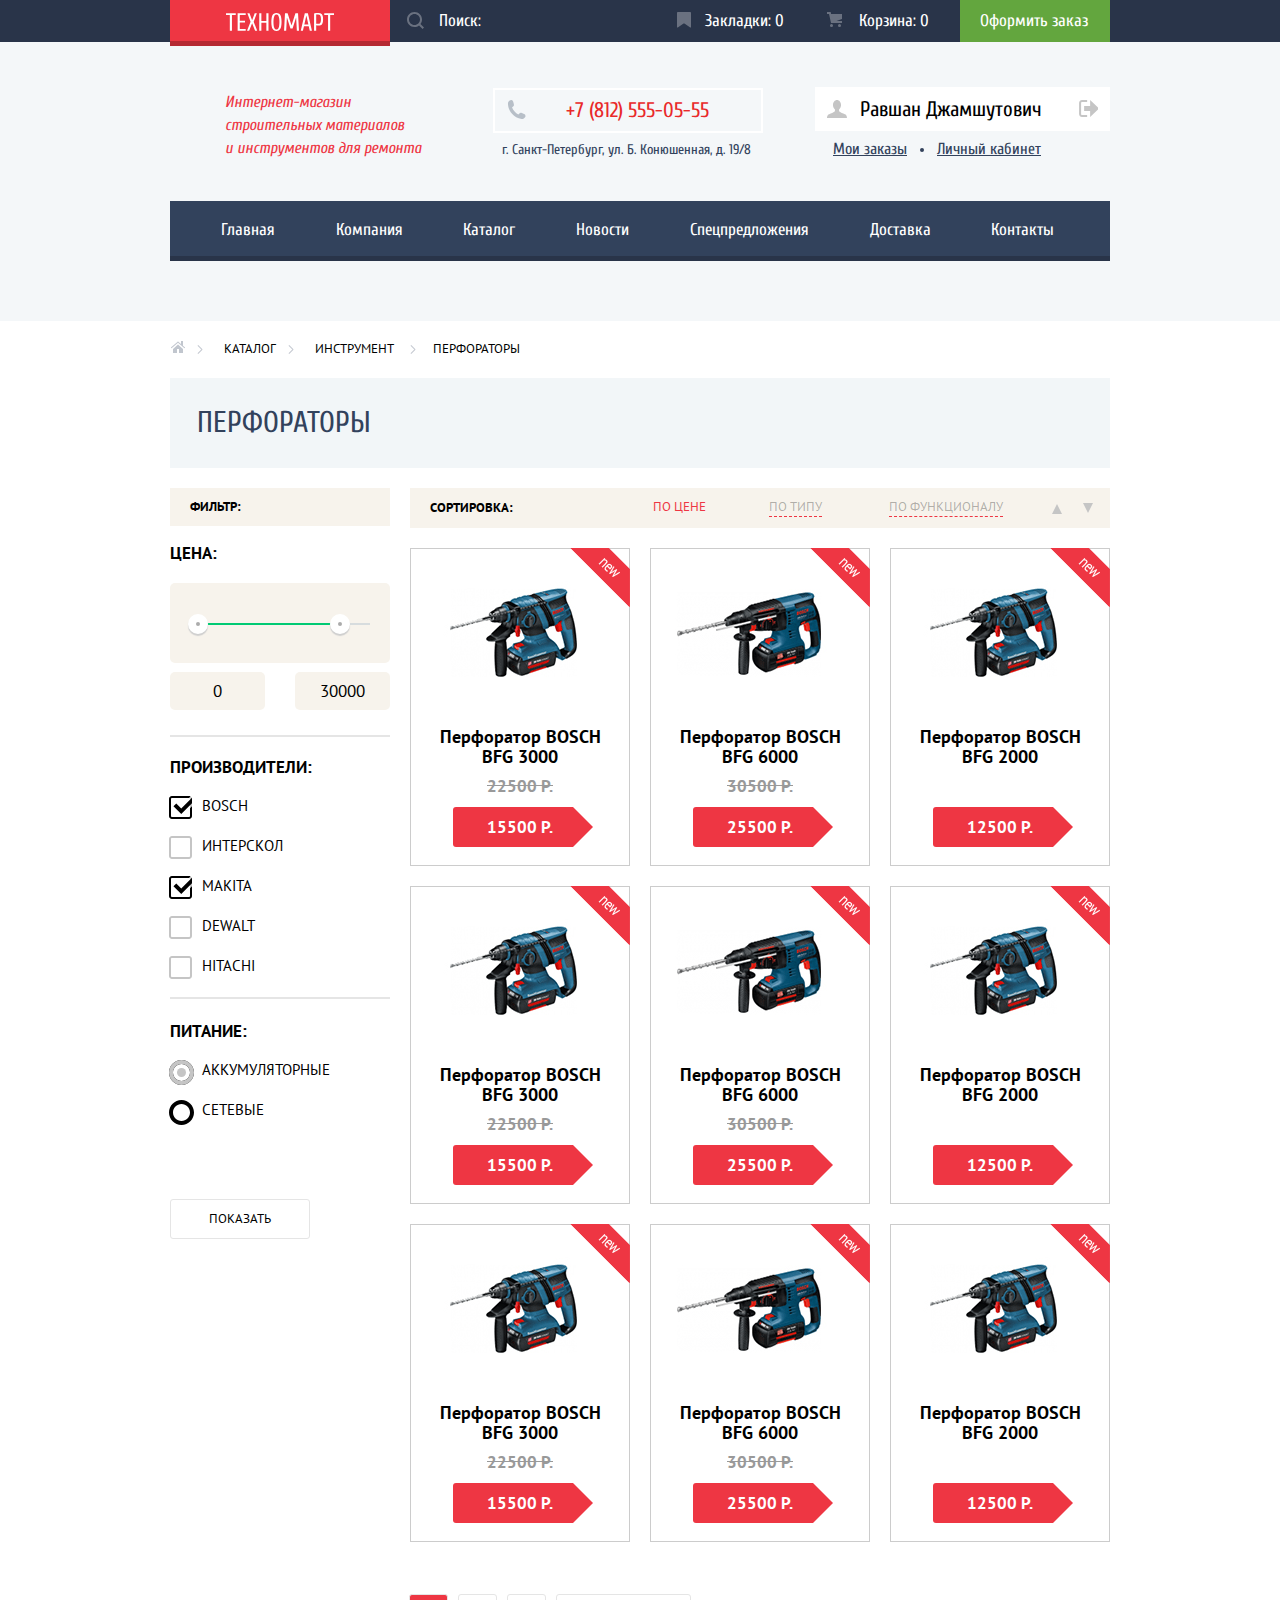
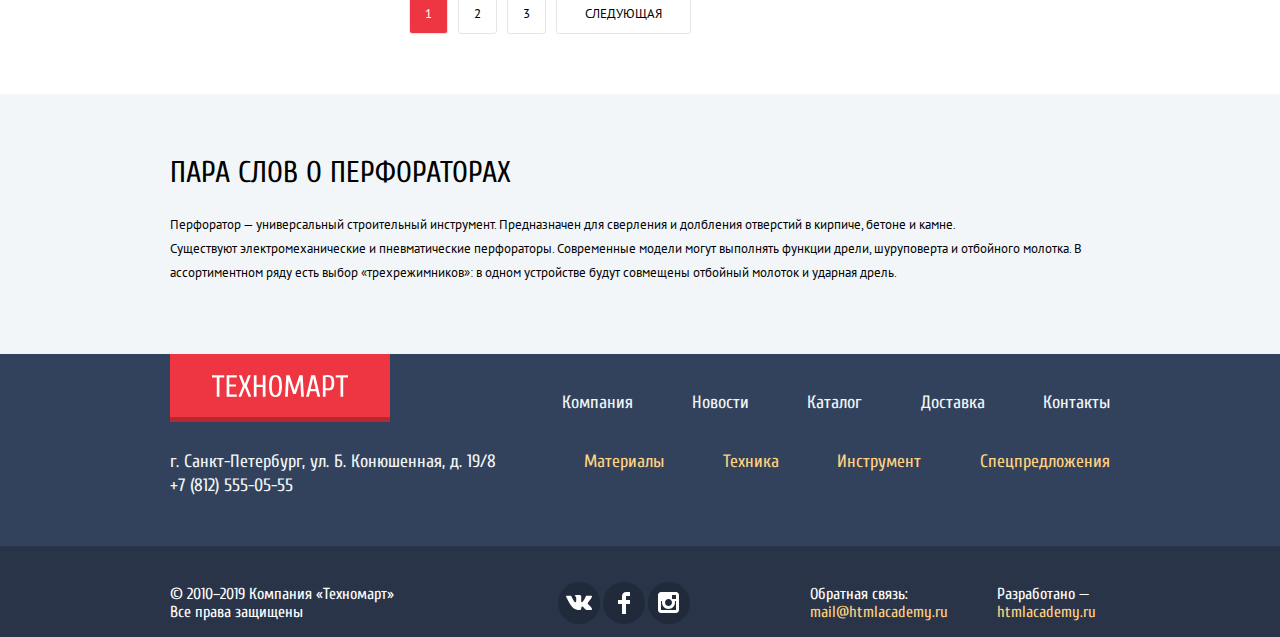
==== catalog.html @ 25e79fa1 "Модалка, цены, карточки" ====
<!DOCTYPE html>
<html lang="ru">

<head>
  <meta charset="utf-8">
  <title>HTML Academy: Техномарт-каталог</title>
  <link href="https://fonts.googleapis.com/css?family=Cuprum:400,400i,700%7CPT+Sans:400,700&display=swap&subset=cyrillic" rel="stylesheet">
  <link href="css/normalize.css" rel="stylesheet">
  <link href="css/stylesheet.css" rel="stylesheet">
</head>

<body>
  <header class="main-header">
    <nav class="main-header__site-bar site-navigation">
      <div class="site-navigation__wrapper">
        <p class="site-navigation__logo main-logo"><img class="main-logo__image" src="img/svg/technomart.svg" alt="Техномарт"></p>
        <form class="site-navigation-list__form-search form-search" action="https://echo.htmlacademy.ru" method="get">
          <input class="form-search__input" type="search" name="question" placeholder="Поиск:" id="form-search-question">
          <label class="visually-hidden" for="form-search-question">Поисковая строка</label>
          <span class="search-image"></span>
        </form>
        <ul class="site-navigation__list site-navigation-list">
          <li class="site-navigation-list__item"><a class="site-navigation-list__link" href="#">Закладки: 0</a></li>
          <li class="site-navigation-list__item"><a class="site-navigation-list__link" href="#">Корзина: 0</a></li>
          <li class="site-navigation-list__item"><a class="site-navigation-list__link" href="#">Оформить заказ</a></li>
        </ul>
      </div>
    </nav>

    <div class="main-header__center-block center-block">
      <h2 class="main-header__headline">Интернет-магазин<br>
        строительных материалов<br>
        и инструментов для ремонта</h2>
      <div class="main-header-catalog__wrapper telephone-and-address">
        <p class="main-header__telephone-number">
          +7 (812) 555-05-55
        </p>
        <p class="main-header__address">г. Санкт-Петербург, ул. Б. Конюшенная, д. 19/8</p>
      </div>
      <section class="main-header__account main-header-account">
        <h2 class="visually-hidden">Работа с личным кабинетом</h2>
        <p class="main-header-account__login login"><a class="login__link" href="#">
            Равшан Джамшутович
          </a></p>
        <ul class="main-header-account__list main-account-list">
          <li class="main-account-list__item"><a class="main-account-list__link" href="#">Мои заказы</a></li>
          <li class="main-account-list__item"><a class="main-account-list__link" href="#">Личный кабинет</a></li>
        </ul>
      </section>
    </div>
    <nav class="main-header__main-bar main-navigation">
      <ul class="main-navigation__list main-navigation-list">
        <li class="main-navigation-list__item"><a class="main-navigation-list__link" href="index.html">Главная</a></li>
        <li class="main-navigation-list__item"><a class="main-navigation-list__link" href="#">Компания</a></li>
        <li class="main-navigation-list__item"><a class="main-navigation-list__link" href="#">Каталог</a></li>
        <li class="main-navigation-list__item"><a class="main-navigation-list__link" href="#">Новости</a></li>
        <li class="main-navigation-list__item"><a class="main-navigation-list__link" href="#">Спецпредложения</a></li>
        <li class="main-navigation-list__item"><a class="main-navigation-list__link" href="#">Доставка</a></li>
        <li class="main-navigation-list__item"><a class="main-navigation-list__link" href="#">Контакты</a></li>
      </ul>
    </nav>
  </header>

  <main class="container-main">

    <ul class="container__breadcrumbs-list breadcrumbs-list">
      <li class="breadcrumbs-list__item"><a class="breadcrumbs-list__link" href="index.html"><img class="breadcrumbs-list__image" src="img/svg/icon-home.svg" alt="Домой" width="15" height="12"></a></li>
      <li class="breadcrumbs-list__item"><a class="breadcrumbs-list__link" href="catalog.html">Каталог</a></li>
      <li class="breadcrumbs-list__item"><a class="breadcrumbs-list__link" href="#">Инструмент</a></li>
      <li class="breadcrumbs-list__item">Перфораторы</li>
    </ul>

    <h1 class="container__title">Перфораторы</h1>
    <div class="catalog-main-sorting">
      <div class="filter-and-sorting">
        <section class="container__filter filter">
          <div class="filter__name name">
            <h2 class="name__title">Фильтр:</h2>
          </div>

          <form method="get" action="https://echo.htmlacademy.ru">
            <fieldset class="pricecount">
              <legend>Цена:</legend>
              <div class="range-filter">
                <div class="range-controls">
                  <div class="scale">
                    <div class="bar"></div>
                  </div>
                  <div class="toggle toggle-min"></div>
                  <div class="toggle toggle-max"></div>
                </div>
                <div class="price-controls">
                  <label class="min-price"><input name="min-price" type="text" value="0"></label>
                  <label class="max-price"><input name="max-price" type="text" value="30000"></label>
                </div>
              </div>
            </fieldset>
          </form>
          <div class="pricecount-line"></div>
        </section>
        <section class="container__filter-manufacturers filter-manufacturers">
          <h2 class="visually-hidden">Производители и питание</h2>
          <form class="filter-manufacturers__form filter-manufacturers-form" method="get" action="https://echo.htmlacademy.ru">
            <fieldset class="filter-manufacturers-form__fieldset fieldset">
              <legend class="fieldset__legend">Производители:</legend>
              <ul class="filter-manufacturers-form__checkbox-list checkbox-list">
                <li class="checkbox-list__item">
                  <input class="filter-manufacturers-form__input" type="checkbox" name="BOSCH" id="filter-bosch" checked>
                  <label class="filter-manufacturers-form__label" for="filter-bosch">Bosch</label>
                </li>
                <li class="checkbox-list__item">
                  <input class="filter-manufacturers-form__input" type="checkbox" name="interskol" id="filter-interskol">
                  <label class="filter-manufacturers-form__label" for="filter-interskol">Интерскол</label>
                </li>
                <li class="checkbox-list__item">
                  <input class="filter-manufacturers-form__input" type="checkbox" name="makita" id="filter-makita" checked>
                  <label class="filter-manufacturers-form__label" for="filter-makita">Makita</label>
                </li>
                <li class="checkbox-list__item">
                  <input class="filter-manufacturers-form__input" type="checkbox" name="dewalt" id="filter-dewalt">
                  <label class="filter-manufacturers-form__label" for="filter-dewalt">Dewalt</label>
                </li>
                <li class="checkbox-list__item">
                  <input class="filter-manufacturers-form__input" type="checkbox" name="hitachi" id="filter-hitachi">
                  <label class="filter-manufacturers-form__label" for="filter-hitachi">Hitachi</label>
                </li>
              </ul>
              <div class="checkbox-line"></div>
            </fieldset>
            <fieldset class="filter-manufacturers-form__fieldset fieldset-radio">
              <legend class="fieldset__legend">Питание:</legend>
              <ul class="filter-manufacturers-form__radio-list radio-list">
                <li class="radio-list__item">
                  <input class="radio-manufacturers-form__input" type="radio" name="supply-group" value="rechargeable" id="filter-recharge" checked>
                  <label class="radio-manufacturers-form__label" for="filter-recharge">Аккумуляторные</label>
                </li>
                <li class="radio-list__item">
                  <input class="radio-manufacturers-form__input" type="radio" name="supply-group" value="networked" id="filter-networked">
                  <label class="radio-manufacturers-form__label" for="filter-networked">Сетевые</label>
                </li>
              </ul>
            </fieldset>
            <button class="filter-manufacturers-form__button" type="submit">Показать</button>
          </form>
        </section>
      </div>
      <div class="sorting-and-cards">
        <section class="container__filter-sorting filter-sorting">
          <h2 class="filter-sorting__title">Сортировка:</h2>
          <ul class="filter-sorting__list filter-sorting-list">
            <li class="filter-sorting-list__item"><a class="filter-sorting-list__link-active" href="#">По цене</a></li>
            <li class="filter-sorting-list__item"><a class="filter-sorting-list__link" href="#">По типу</a></li>
            <li class="filter-sorting-list__item"><a class="filter-sorting-list__link" href="#">По функционалу</a></li>
          </ul>
        </section>
        <section class="container__catalog-common container-catalog-goods">
          <h2 class="visually-hidden">Список перфораторов</h2>
          <ul class="catalog-goods__list  catalog-goods-list">
            <li class="catalog-goods-list__item">
              <p class="flag flag-new">Новинка</p>
              <p class="catalog-goods-list__button">
                <button class="catalog-goods-list__buy-button" type="button" name="button-buy">Купить</button>
                <button class="catalog-goods-list__bookmarks-button" type="button" name="button-to-bookmarks">В закладки</button>
              </p>
              <a class="image-block__link" href="catalog-item.html">
                <img class="image-block__image" src="img/perforator-2.png" alt="Перфоратор BOSCH BFG 9000" width="218" height="170"></a>
              <h3 class="catalog-goods-list__text-block text-block">
                Перфоратор BOSCH BFG 3000
              </h3>
              <div class="price__old">22500 Р.</div>
              <div class="price__actual">15500 Р.</div>

            </li>

            <li class="catalog-goods-list__item">
              <p class="flag flag-new">Новинка</p>
              <p class="catalog-goods-list__button">
                <button class="catalog-goods-list__buy-button" type="button" name="button-buy">Купить</button>
                <button class="catalog-goods-list__bookmarks-button" type="button" name="button-to-bookmarks">В закладки</button>
              </p>
              <a class="image-block__link" href="catalog-item.html">
                <img class="image-block__image" src="img/perforator-3.png" alt="Перфоратор BOSCH BFG 9000" width="218" height="170"></a>
              <h3 class="catalog-goods-list__text-block text-block">
                Перфоратор BOSCH BFG 6000
              </h3>
              <div class="price__old">30500 Р.</div>
              <div class="price__actual">25500 Р.</div>

            </li>

            <li class="catalog-goods-list__item">
              <p class="flag flag-new">Новинка</p>
              <p class="catalog-goods-list__button">
                <button class="catalog-goods-list__buy-button" type="button" name="button-buy">Купить</button>
                <button class="catalog-goods-list__bookmarks-button" type="button" name="button-to-bookmarks">В закладки</button>
              </p>
              <a class="image-block__link" href="catalog-item.html">
                <img class="image-block__image" src="img/perforator-4.png" alt="Перфоратор BOSCH BFG 9000" width="218" height="170"></a>
              <h3 class="catalog-goods-list__text-block text-block">
                Перфоратор BOSCH BFG 2000
              </h3>
              <div class="price__actual non-discount">12500 Р.</div>

            </li>

            <li class="catalog-goods-list__item">
              <p class="flag flag-new">Новинка</p>
              <p class="catalog-goods-list__button">
                <button class="catalog-goods-list__buy-button" type="button" name="button-buy">Купить</button>
                <button class="catalog-goods-list__bookmarks-button" type="button" name="button-to-bookmarks">В закладки</button>
              </p>
              <a class="image-block__link" href="catalog-item.html">
                <img class="image-block__image" src="img/perforator-2.png" alt="Перфоратор BOSCH BFG 9000" width="218" height="170"></a>
              <h3 class="catalog-goods-list__text-block text-block">
                Перфоратор BOSCH BFG 3000
              </h3>
              <div class="price__old">22500 Р.</div>
              <div class="price__actual">15500 Р.</div>

            </li>

            <li class="catalog-goods-list__item">
              <p class="flag flag-new">Новинка</p>
              <p class="catalog-goods-list__button">
                <button class="catalog-goods-list__buy-button" type="button" name="button-buy">Купить</button>
                <button class="catalog-goods-list__bookmarks-button" type="button" name="button-to-bookmarks">В закладки</button>
              </p>
              <a class="image-block__link" href="catalog-item.html">
                <img class="image-block__image" src="img/perforator-3.png" alt="Перфоратор BOSCH BFG 9000" width="218" height="170"></a>
              <h3 class="catalog-goods-list__text-block text-block">
                Перфоратор BOSCH BFG 6000
              </h3>
              <div class="price__old">30500 Р.</div>
              <div class="price__actual">25500 Р.</div>

            </li>

            <li class="catalog-goods-list__item">
              <p class="flag flag-new">Новинка</p>
              <p class="catalog-goods-list__button">
                <button class="catalog-goods-list__buy-button" type="button" name="button-buy">Купить</button>
                <button class="catalog-goods-list__bookmarks-button" type="button" name="button-to-bookmarks">В закладки</button>
              </p>
              <a class="image-block__link" href="catalog-item.html">
                <img class="image-block__image" src="img/perforator-4.png" alt="Перфоратор BOSCH BFG 9000" width="218" height="170"></a>
              <h3 class="catalog-goods-list__text-block text-block">
                Перфоратор BOSCH BFG 2000
              </h3>
              <div class="price__actual non-discount">12500 Р.</div>

            </li>

            <li class="catalog-goods-list__item">
              <p class="flag flag-new">Новинка</p>
              <p class="catalog-goods-list__button">
                <button class="catalog-goods-list__buy-button" type="button" name="button-buy">Купить</button>
                <button class="catalog-goods-list__bookmarks-button" type="button" name="button-to-bookmarks">В закладки</button>
              </p>
              <a class="image-block__link" href="catalog-item.html">
                <img class="image-block__image" src="img/perforator-2.png" alt="Перфоратор BOSCH BFG 9000" width="218" height="170"></a>
              <h3 class="catalog-goods-list__text-block text-block">
                Перфоратор BOSCH BFG 3000
              </h3>
              <div class="price__old">22500 Р.</div>
              <div class="price__actual">15500 Р.</div>
            </li>

            <li class="catalog-goods-list__item">
              <p class="flag flag-new">Новинка</p>
              <p class="catalog-goods-list__button">
                <button class="catalog-goods-list__buy-button" type="button" name="button-buy">Купить</button>
                <button class="catalog-goods-list__bookmarks-button" type="button" name="button-to-bookmarks">В закладки</button>
              </p>
              <a class="image-block__link" href="catalog-item.html">
                <img class="image-block__image" src="img/perforator-3.png" alt="Перфоратор BOSCH BFG 9000" width="218" height="170"></a>
              <h3 class="catalog-goods-list__text-block text-block">
                Перфоратор BOSCH BFG 6000
              </h3>
              <div class="price__old">30500 Р.</div>
              <div class="price__actual">25500 Р.</div>
            </li>

            <li class="catalog-goods-list__item">
              <p class="flag flag-new">Новинка</p>
              <p class="catalog-goods-list__button">
                <button class="catalog-goods-list__buy-button" type="button" name="button-buy">Купить</button>
                <button class="catalog-goods-list__bookmarks-button" type="button" name="button-to-bookmarks">В закладки</button>
              </p>
              <a class="image-block__link" href="catalog-item.html">
                <img class="image-block__image" src="img/perforator-4.png" alt="Перфоратор BOSCH BFG 9000" width="218" height="170"></a>
              <h3 class="catalog-goods-list__text-block text-block">
                Перфоратор BOSCH BFG 2000
              </h3>
              <div class="price__actual non-discount">12500 Р.</div>
            </li>
          </ul>
        </section>
      </div>
    </div>
    <section class="container__pagination pagination">
      <div class="pagination__wrapper">
        <h2 class="visually-hidden">Переход по страницам</h2>
        <ul class="pagination__list pagination-list">
          <li class="pagination-list__item-current"><a class="pagination-list__link-current">1</a></li>
          <li class="pagination-list__item"><a class="pagination-list__link" href="#">2</a></li>
          <li class="pagination-list__item"><a class="pagination-list__link" href="#">3</a></li>
          <li class="pagination-list__item"><a class="pagination-list__link" href="#">Следующая</a></li>
        </ul>
      </div>
    </section>
    <article class="container__perforator-description perforator-description">
      <div class="perforator__wrapper">
        <h2 class="perforator-description__title">Пара слов о перфораторах</h2>
        <p class="perforator-description__text">Перфоратор — универсальный строительный инструмент. Предназначен для сверления и долбления отверстий в кирпиче, бетоне и камне.<br>
          Существуют электромеханические и пневматические перфораторы. Современные модели могут выполнять функции дрели, шуруповерта и отбойного молотка. В<br> ассортиментном ряду есть выбор «трехрежимников»: в одном устройстве будут совмещены
          отбойный
          молоток и ударная дрель.</p>
      </div>
    </article>
  </main>

  <footer class="main-footer">
    <div class="main-footer__wrapper main-footer-wrapper">
      <nav class="main-footer__footer-navigation footer-navigation">
        <p class="footer-navigation__logo footer-logo"><a class="footer-logo__link" href="index.html"><img class="footer-logo__image" src="img/svg/footer-technomart.svg" alt="Техномарт"></a></p>
        <ul class="footer-navigation__list footer-navigation-list">
          <li class="footer-navigation-list__item"><a class="footer-navigation-list__link" href="#">Компания</a></li>
          <li class="footer-navigation-list__item"><a class="footer-navigation-list__link" href="#">Новости</a></li>
          <li class="footer-navigation-list__item"><a class="footer-navigation-list__link" href="#">Каталог</a></li>
          <li class="footer-navigation-list__item"><a class="footer-navigation-list__link" href="#">Доставка</a></li>
          <li class="footer-navigation-list__item"><a class="footer-navigation-list__link" href="#">Контакты</a></li>
        </ul>
      </nav>
      <div class="main-footer__address-and-navigation address-and-navigation">
        <p class="main-footer__address">г. Санкт-Петербург, ул. Б. Конюшенная, д. 19/8 <br>+7 (812) 555-05-55</p>

        <nav class="main-footer__products-navigation products-navigation">
          <ul class="products-navigation__list products-navigation-list">
            <li class="products-navigation-list__item"><a class="products-navigation-list__link" href="#">Материалы</a></li>
            <li class="products-navigation-list__item"><a class="products-navigation-list__link" href="#">Техника</a></li>
            <li class="products-navigation-list__item"><a class="products-navigation-list__link" href="#">Инструмент</a></li>
            <li class="products-navigation-list__item"><a class="products-navigation-list__link" href="#">Спецпредложения</a></li>
          </ul>
        </nav>
      </div>
    </div>
    <div class="main-footer__footer-part-bottom footer-part-bottom">
      <div class="footer-part-bottom__wrapper">
        <p class="footer-part-bottom__footer-copyright">© 2010–2019 Компания «Техномарт»<br>Все права защищены</p>

        <div class="footer-part-bottom__footer-social footer-social">
          <ul class="footer-social__list footer-social-list">
            <li class="footer-social-list__item"><a class="footer-social-list__social-button" href="#"><span class="visually-hidden">Вконтакте</span><svg version="1.1" id="Layer_1" xmlns="http://www.w3.org/2000/svg"
                  xmlns:xlink="http://www.w3.org/1999/xlink" x="0px" y="0px" width="26px" height="15px" viewBox="0 0 26 15" enable-background="new 0 0 26 15" xml:space="preserve">
                  <path fill="#FFFFFF" d="M16.138,11.51c0.956-0.309,2.18,2.04,3.483,2.939c0.978,0.681,1.727,0.534,1.727,0.534l3.473-0.05
            	c0,0,1.815-0.112,0.957-1.554c-0.071-0.12-0.503-1.069-2.585-3.022c-2.177-2.043-1.882-1.712,0.739-5.244
            	c1.597-2.153,2.236-3.468,2.036-4.028c-0.192-0.539-1.365-0.399-1.365-0.399L20.69,0.713c-0.381,0.001-0.704,0.119-0.851,0.515
            	c-0.003,0.004-0.621,1.666-1.445,3.079c-1.741,2.989-2.436,3.148-2.724,2.961c-0.661-0.433-0.494-1.737-0.494-2.664
            	c0-2.897,0.432-4.105-0.846-4.417c-0.427-0.104-0.739-0.172-1.828-0.182c-1.392-0.021-2.574,0-3.244,0.329
            	c-0.445,0.223-0.786,0.712-0.579,0.74c0.26,0.035,0.843,0.16,1.155,0.586c0.401,0.552,0.389,1.789,0.389,1.789
            	s0.229,3.411-0.54,3.834c-0.528,0.29-1.25-0.302-2.803-3.016C6.087,2.879,5.488,1.345,5.488,1.345S5.372,1.06,5.162,0.904
            	C4.912,0.719,4.562,0.66,4.562,0.66L0.848,0.684c0,0-0.558,0.016-0.763,0.262C-0.097,1.164,0.07,1.614,0.07,1.614
            	s2.909,6.881,6.203,10.347c3.02,3.182,6.452,2.971,6.452,2.971h1.555c0,0,0.469-0.054,0.709-0.312
            	c0.224-0.24,0.214-0.691,0.214-0.691S15.172,11.82,16.138,11.51z" />
                </svg></a></li>
            <li class="footer-social-list__item"><a class="footer-social-list__social-button" href="#"><span class="visually-hidden">Facebook</span><svg version="1.1" id="Layer_2" xmlns="http://www.w3.org/2000/svg"
                  xmlns:xlink="http://www.w3.org/1999/xlink" x="0px" y="0px" width="12px" height="22px" viewBox="0 0 12 22" enable-background="new 0 0 12 22" xml:space="preserve">
                  <path fill="#FFFFFF" d="M12,4V0H8C5.791,0,4,1.791,4,4v4H0v4h4v10h4V12h4V8H8V4H12z" />
                </svg></a></li>
            <li class="footer-social-list__item"><a class="footer-social-list__social-button" href="#"><span class="visually-hidden">Instagram</span><svg version="1.1" id="Layer_3" xmlns="http://www.w3.org/2000/svg"
                  xmlns:xlink="http://www.w3.org/1999/xlink" x="0px" y="0px" width="21px" height="21px" viewBox="0 0 21 21" enable-background="new 0 0 21 21" xml:space="preserve">
                  <path fill="#FFFFFF" d="M18,0H3C1.35,0,0,1.35,0,3v15c0,1.65,1.35,3,3,3h15c1.65,0,3-1.35,3-3V3C21,1.35,19.65,0,18,0z M10.5,7
            	c1.93,0,3.5,1.57,3.5,3.5S12.43,14,10.5,14S7,12.43,7,10.5S8.57,7,10.5,7z M18,18H3V9h1.181C4.067,9.482,4,9.983,4,10.5
            	c0,3.59,2.91,6.5,6.5,6.5s6.5-2.91,6.5-6.5c0-0.517-0.066-1.018-0.181-1.5H18V18z M18,7h-4V3h4V7z" />
                </svg>
              </a></li>
          </ul>
        </div>
        <div class="feedback__wrapper">
          <p class="footer-part-bottom__feedback">Обратная связь:<br><a class="footer-part-bottom__link" href="mailto:mail@htmlacademy.ru">mail@htmlacademy.ru</a></p>

          <p class="footer-part-bottom__htmlacademy-copyright">Разработано —<br><a class="footer-part-bottom__link" href="http://htmlacademy.ru">htmlacademy.ru</a></p>
        </div>
      </div>
    </div>
  </footer>

  <section class="cart">
    <h2 class="visually-hidden">Товар</h2>
    <div class="cart__wrapper">
      <button class="form-close-button" type="button" aria-label="Закрыть"></button>
      <p class="cart__text-successful">Товар добавлен в корзину!</p>
      <div class="cart-order-place">
        <a class="cart__button-order red-button" href="#">Оформить заказ</a>
        <button class="cart__button-continue" type="button" name="continue-buying">Продолжить покупки</button>
      </div>
    </div>
  </section>
  <script src="js/script.js"></script>
</body>

</html>
---- css/stylesheet.css ----
html {
  box-sizing: border-box;
}

*,
*::before,
*::after {
  box-sizing: inherit;
}

/* Нет наполнения из админки, можем обнулить */
ul,
ol {
  margin: 0;
  padding: 0;
  list-style: none;
}

button {
  padding: 0;
  border: 0 none;
  background: none;
}

body {
  margin: 0;
  font-family: "Cuprum", Arial, sans-serif;
  font-size: 17px;
  line-height: 18px;
  font-weight: 400;
  color: #000000;
  background-color: #ffffff;
}

a {
  text-decoration: none;
  color: #ffffff;
}

.visually-hidden,
input[type="checkbox"],
input[type="radio"] {
  position: absolute;
  clip: rect(0 0 0 0);
  width: 1px;
  height: 1px;
  margin: -1px;
}

.main-header {
  background-color: #f4f7f9;
  padding-bottom: 60px;
}

.site-navigation {
  background-color: #293449;
  height: 42px;
}

.site-navigation__wrapper {
  display: flex;
  width: 940px;
  margin: 0 auto;
}

.main-logo {
  margin: 0;
  width: 220px;
  background-color: #ee3643;
  box-shadow: inset 0 -5px 0 0 #b52933;
  text-align: center;
}

.main-logo__image {
  padding-top: 13px;
  padding-bottom: 11px;
}

.main-logo:hover {
  background-color: #ca2c37;
}

.main-logo:active {
  background-color: #ba2732;
}

.site-navigation__list {
  height: 100%;
  display: flex;
  flex-wrap: wrap;
  font-size: 17px;
  line-height: 18px;
  color: #ffffff;
}

/* Форма поиска */
.form-search {
  height: 100%;
  margin: 0;
  position: relative;
}

.form-search__input {
  width: 270px;
  min-height: 42px;
  padding-right: 5px;
  padding-left: 49px;
  color: #000000;
  border: 0 none;
  background-color: #293449;
}

.search-image {
  position: absolute;
  top: 12px;
  left: 17px;
  z-index: 20;
  width: 17px;
  height: 17px;
  background-image: url("../img/svg/icon-search.svg");
  background-repeat: no-repeat;
  background-position: center;
  opacity: 0.3;
}

.form-search:hover .search-image {
  opacity: 1;
}

.form-search__input:hover {
  background-color: #212a3a;
}

.form-search__input:focus::placeholder {
  opacity: 0;
}

.form-search__input::placeholder {
  font-size: 17px;
  font-weight: 400;
  line-height: 18px;
  color: #ffffff;
}

.form-search__input:focus {
  color: #000000;
  background-color: #ffffff;
}

input[type="search"]:active~.search-image,
input[type="search"]:focus~.search-image {
  background-image: url("../img/svg/icon-search-red.svg");
  background-repeat: no-repeat;
  background-position: 0 0;
  opacity: 1;
}

/*  */
.site-navigation-list__item {
  height: 100%;
}

.site-navigation-list__item:not(:nth-child(3)):hover {
  background-color: #212a3a;
}

.site-navigation-list__item:nth-child(1):active,
.site-navigation-list__item:nth-child(2):active {
  color: rgba(255, 255, 255, 0.6);
  background-color: #161d29;
}

.site-navigation-list__item:nth-child(3) {
  background-color: #63a63e;
}

.site-navigation-list__item:nth-child(3):hover {
  background-color: #5fbb2d;
}

.site-navigation-list__item:nth-child(3):active {
  color: rgba(255, 255, 255, 0.5);
  background-color: #518534;
}

.site-navigation-list__link,
.site-navigation-list__link:hover,
.site-navigation-list__link:active {
  display: block;
  width: 150px;
  color: inherit;
  background-color: inherit;
  padding: 12px 0 12px 20px;
}

.site-navigation-list__item:nth-child(1) a {
  padding: 12px 0 12px 45px;
  position: relative;
}

.site-navigation-list__item:nth-child(2) a {
  padding: 12px 0 12px 49px;
  position: relative;
}

.site-navigation-list__item:nth-child(1) a::before {
  content: '';
  position: absolute;
  width: 14px;
  height: 16px;
  left: 17px;
  background-image: url("../img/svg/icon-bookmark.svg");
  background-repeat: no-repeat;
  background-position: 0 0;
  opacity: 0.3;
}

.site-navigation-list__item:nth-child(2) a::before {
  content: '';
  position: absolute;
  width: 15px;
  height: 15px;
  left: 17px;
  background-image: url("../img/svg/cart-icon.svg");
  background-repeat: no-repeat;
  background-position: 0 0;
  opacity: 0.3;
}

.site-navigation-list__item:nth-child(1) a:hover::before,
.site-navigation-list__item:nth-child(2) a:hover::before {
  opacity: 1;
}

.site-navigation-list__item:nth-child(1) a:active::before,
.site-navigation-list__item:nth-child(2) a:active::before {
  opacity: 0.5;
}

/* Класс для заполненной тележки */
.cart-active {
  background-color: #ee3643;
}

.center-block {
  display: flex;
  justify-content: space-between;
  width: 940px;
  margin: 0 auto 38px;
  padding-top: 46px;
  padding-left: 55px;
}

.main-header__headline {
  font-style: italic;
  font-size: 16px;
  font-weight: 400;
  line-height: 23px;
  color: #ee3643;
  margin: 0;
  padding-top: 3px;
}

.main-header-catalog__wrapper {
  margin-left: 19px;
}

.telephone-and-address {
  width: 270px;
}

.main-header__telephone-number {
  font-size: 21px;
  line-height: 21px;
  color: #e9292a;
  position: relative;
  border: 2px solid #ffffff;
  padding: 10px 10px 10px 30px;
  text-align: center;
  margin: 0;
}

.main-header__telephone-number::before {
  content: '';
  position: absolute;
  width: 19px;
  height: 19px;
  left: 12px;
  background-image: url("../img/svg/icon-phone.svg");
  background-repeat: no-repeat;
  background-position: 0 0;
}

.main-header__address {
  font-size: 14px;
  line-height: 24px;
  color: #32425c;
  margin: 0;
  padding-top: 5px;
  padding-left: 9px;
}

.user-navigation {
  width: 281px;
}

.user-navigation-list {
  display: flex;
  justify-content: space-between;
}

.user-navigation-list a {
  display: block;
}

.user-navigation-list__link {
  font-size: 21px;
  line-height: 21px;
  color: #000000;
  background-color: #ffffff;
}

.user-navigation-list__link:hover {
  color: #ee3643;
}

.user-navigation-list__item a {
  padding-top: 13px;
  padding-right: 24px;
  padding-bottom: 12px;
  padding-left: 25px;
}

.user-navigation-list__item:nth-child(1) a {
  width: 121px;
  padding-right: 27px;
  padding-left: 48px;
  position: relative;
}

.user-navigation-list__item:nth-child(1) a::before {
  content: '';
  position: absolute;
  width: 20px;
  height: 17px;
  left: 14px;
  top: 14px;
  background-image: url("../img/svg/icon-login.svg");
  background-repeat: no-repeat;
  background-position: 0 0;
  opacity: 0.3;
}

.user-navigation-list__item:nth-child(1) a:hover::before {
  opacity: 1;
}

.user-navigation-list__item:nth-child(1) a:active::before {
  opacity: 0.3;
}

.user-navigation-list__item a:active {
  color: rgba(0, 0, 0, 0.3);
}

.main-navigation {
  width: 940px;
  height: 60px;
  margin: 0 auto;
}

.main-navigation-list {
  height: inherit;
  font-size: 17px;
  line-height: 17px;
  color: #ffffff;
  background-color: #32425c;
  box-shadow: inset 0 -5px 0 0 #293449;
  display: flex;
  flex-wrap: wrap;
  justify-content: space-evenly;
  padding-left: 10px;
  padding-right: 15px;
  width: 940px;
}

.main-navigation-list__item {
  padding: 20px 20px;
}

.main-navigation-list__item:hover {
  background-color: #293449;
}

.main-navigation-list__item:active {
  color: rgba(255, 255, 255, 0.5);
  background-color: #1d2739;
}

.main-navigation-list__link,
.main-navigation-list__link:hover,
.main-navigation-list__link:active {
  color: inherit;
  background-color: inherit;
}

.about {
  width: 940px;
  margin: 0 auto 87px;
}

.about-wrapper {
  display: flex;
}

.about-technomart {
  flex-basis: 640px;
}

.about-technomart__second-headline {
  font-size: 30px;
  line-height: 30px;
  font-weight: 400;
  text-transform: uppercase;
  margin-top: 26px;
}

.about-technomart__description {
  font-size: 13px;
  line-height: 24px;
  font-weight: 400;
  color: #000000;
  font-family: "PT Sans", Arial, sans-serif;
  margin-bottom: 25px;
}

.about-technomart__description-second {
  font-size: 13px;
  line-height: 24px;
  font-weight: 400;
  color: #000000;
  margin: 0;
  font-family: "PT Sans", Arial, sans-serif;
}

.about-technomart__button {
  padding: 10px 40px 10px 40px;
  border-radius: 2px;
}

.contacts-and-map {
  flex-basis: 300px;
}

.contacts-and-map__headline {
  font-size: 30px;
  font-weight: 400;
  line-height: 30px;
  text-transform: uppercase;
}

.contacts-and-map__description {
  font-size: 13px;
  line-height: 24px;
  font-family: "PT Sans", Arial, sans-serif;
}

.contacts-and-map__image {
  display: block;
  width: 300px;
  height: 158px;
  background: #f2f6f8 url("../img/map.jpg") no-repeat 100% 100%;
  padding-top: 19px;
  margin-bottom: 37px;
}

.contacts-and-map__find-me-button {
  padding: 10px 59px 10px 63px;
  border-radius: 2px;
}

.delivery-list {
  padding-bottom: 37px;
  padding-left: 34px;
}

.delivery-list__item {
  position: relative;
  font-size: 18px;
  line-height: 20px;
  padding-top: 20px;
}

.delivery-list__item::before {
  content: '';
  position: absolute;
  top: 30px;
  left: -35px;
  width: 25px;
  height: 2px;
  background-color: #ee3643;
}

.main-footer__address {
  font-size: 18px;
  font-weight: 400;
  line-height: 24px;
  color: #f1f5f7;
}

.main-footer {
  background-color: #32425c;
}

.main-footer-wrapper {
  width: 940px;
  margin: 0 auto;
}

.footer-logo {
  margin: 0;
  padding: 0;
  width: 220px;
  background-color: #ee3643;
  box-shadow: inset 0 -5px 0 0 #b52933;
}

.footer-logo__image {
  padding: 21px 42px 21px;
}

.footer-logo:hover {
  background-color: #ca2c37;
}

.footer-logo:active {
  background-color: #ba2732;
}

.footer-navigation {
  display: flex;
  flex-wrap: wrap;
  width: 940px;
  justify-content: space-between;
  margin-bottom: 10px;
}

.footer-navigation-list {
  display: flex;
  flex-wrap: wrap;
  width: 550px;
  justify-content: space-between;
}

.footer-navigation-list__link {
  display: block;
  padding-top: 37px;
  padding-bottom: 5px;
  padding-left: 2px;
  font-size: 18px;
  line-height: 24px;
  color: #f1f5f7;
}

.footer-navigation-list__link:hover {
  text-decoration: underline;
}

.footer-navigation-list__link:active {
  text-decoration: none;
  color: rgba(241, 245, 247, 0.5);
}

.address-and-navigation {
  display: flex;
  flex-wrap: wrap;
  width: 940px;
  justify-content: space-between;
  margin-bottom: 30px;
}

.products-navigation-list {
  display: flex;
  flex-wrap: wrap;
  width: 540px;
  justify-content: space-between;
}

.products-navigation-list__link {
  display: block;
  padding-top: 18px;
  padding-bottom: 5px;
  padding-left: 14px;
  font-size: 18px;
  line-height: 24px;
  color: #ffd180;
}

.products-navigation-list__link:hover {
  text-decoration: underline;
}

.products-navigation-list__link:active {
  text-decoration: none;
  color: rgba(255, 209, 128, 0.5);
}

.footer-part-bottom {
  background-color: #293449;
}

.footer-part-bottom__wrapper {
  display: flex;
  flex-wrap: wrap;
  justify-content: space-between;
  width: 940px;
  margin: 0 auto;
  padding-top: 23px;
}

.footer-part-bottom__footer-copyright {
  font-size: 16px;
  line-height: 18px;
  color: #ffffff;
}

.feedback__wrapper {
  display: flex;
  flex-wrap: wrap;
  width: 300px;
  justify-content: space-between;
}

.footer-part-bottom__feedback {
  font-size: 16px;
  line-height: 18px;
  color: #ffffff;
}

.footer-part-bottom__htmlacademy-copyright {
  font-size: 16px;
  line-height: 18px;
  padding-right: 14px;
  color: #ffffff;
}

.footer-part-bottom__link {
  font-size: 16px;
  line-height: 18px;
  color: #ffd180;
}

.footer-part-bottom__link:hover {
  text-decoration: underline;
}

.footer-part-bottom__link:active {
  text-decoration: none;
  color: #ee3643;
}

.footer-social-list {
  display: flex;
  padding-left: 40px;
  padding-top: 13px;
}

.footer-social-list__item {
  padding-left: 3px;
}

.footer-social-list__social-button {
  display: flex;
  align-items: center;
  justify-content: center;
  width: 42px;
  height: 42px;
  border-radius: 42px;
  background-color: #212a3a;
}

.footer-social-list__social-button:hover,
.footer-social-list__social-button:active {
  background-color: #ee3643;
}

/* Вторая часть задания  */
/* Промо блок */
.container {
  margin-top: 59px;
}

.container__promo-wrapper {
  width: 940px;
  margin: 0 auto 52px;
}

.promo-navigation-list__item-1 {
  grid-area: header-1;
  background-color: #ffbf47;
  background-image: url("../img/svg/icon-1.svg");
  background-repeat: no-repeat;
  background-position: 213px 30px;
  width: 300px;
  padding: 0 25px;
}

.promo-navigation-list__item-2 {
  grid-area: header-2;
  background-color: #3bbce3;
  background-image: url("../img/svg/icon-2.svg");
  background-repeat: no-repeat;
  background-position: 197px 32px;
  width: 300px;
  padding: 0 25px;
}

.promo-navigation-list__item-3 {
  grid-area: header-3;
  background-color: #dc91d8;
  background-image: url("../img/svg/icon-3.svg");
  background-repeat: no-repeat;
  background-position: 191px 32px;
  width: 300px;
  padding: 0 22px;
}

.promo-navigation-list__item-4 {
  grid-area: header-4;
  background-color: #8ed78f;
  background-image: url("../img/svg/icon-4.svg");
  background-repeat: no-repeat;
  background-position: 196px 28px;
  width: 300px;
  padding: 0 22px;
}

.promo-navigation-list__item-5 {
  grid-area: header-5;
  background-color: #ffc047;
  background-image: url("../img/svg/icon-5.svg");
  background-repeat: no-repeat;
  background-position: 191px 30px;
  width: 300px;
  padding: 0 22px;
}

.promo-navigation-list__item-6 {
  grid-area: slider;
  background-color: #32425c;
}

.promo-navigation-list {
  display: grid;
  grid-template-columns: 300px 300px 300px;
  grid-column-gap: 10px;
  grid-row-gap: 20px;
  grid-template-rows: 123px 123px 123px;
  grid-template-areas:
    "header-1 header-2 header-3"
    "slider slider header-4"
    "slider slider header-5";
  justify-content: space-between;
}

.promo-navigation-list__title {
  font-size: 24px;
  line-height: 30px;
  font-weight: bold;
  color: #ffffff;
  margin-top: 20px;
  margin-bottom: 15px;
}

/* Бэкграунды линков */
.promo-navigation-list__link {
  display: block;
  width: 135px;
  font-size: 14px;
  line-height: 18px;
  text-transform: uppercase;
  text-align: center;
  color: #ffffff;
  background-color: rgba(0, 0, 0, 0.1);
  border-radius: 2px;
  padding: 10px 0 10px 0;
}

.promo-navigation-list__link:hover {
  background-color: rgba(0, 0, 0, 0.2);
}

.promo-navigation-list__link:active {
  background-color: rgba(0, 0, 0, 0.3);
}

/* Слайдер-блок */
.main-slider {
  width: 620px;
  height: 266px;
  position: relative;
}

.slider-slideshow__slide:nth-child(1) {
  position: absolute;
  background-image: url("../img/slider-1.jpg");
  width: 620px;
  height: 266px;
}

.slider-slideshow__slide:nth-child(2) {
  position: absolute;
  background-image: url("../img/slider-2.jpg");
  width: 620px;
  height: 266px;
}

.slider-slideshow__title {
  font-size: 36px;
  line-height: 36px;
  margin: 0;
  font-weight: bold;
  text-transform: uppercase;
  color: #ffffff;
  padding-left: 24px;
  padding-top: 24px;
}

.slider-slideshow__description {
  font-size: 18px;
  line-height: 24px;
  color: #ffffff;
  margin: 0 0 123px 0;
  padding-left: 24px;
}

.slider-slideshow__link {
  display: inline-block;
  position: relative;
  padding: 10px 48px 10px 48px;
  border-radius: 3px;
  left: 25px;
}

.slider-slideshow__left-arrow {
  position: absolute;
  top: 113px;
  left: 23px;
  z-index: 10;
  cursor: pointer;
}

.slider-slideshow__right-arrow {
  position: absolute;
  top: 113px;
  right: 20px;
  z-index: 10;
  cursor: pointer;
}

.toggle {
  position: absolute;
  width: 10px;
  height: 10px;
  border-radius: 50%;
  background-color: #ffffff;
  z-index: 10;
  cursor: pointer;
}

.toggle-1 {
  left: 294px;
  bottom: 36px;
}

.toggle-2 {
  right: 295px;
  bottom: 36px;
}

.toggle-active {
  content: '';
  position: absolute;
  width: 8px;
  height: 8px;
  border-radius: 50%;
  background-color: #ee3643;
  z-index: 11;
}

/* Кнопку "Отправить заявку" во вкладке "Кредит" стилизуем по аналогии с другими красными кнопками.
Несмотря на то, что у неё в дизайне отличается цвет от других кнопок - после разговора с дизайнером */
.red-button {
  font-size: 14px;
  line-height: 18px;
  text-transform: uppercase;
  color: #ffffff;
  background-color: #ee3643;
}

.red-button:hover {
  background-color: #ca2c37;
}

.red-button:active {
  background-color: #ba2732;
}

/* Популярные товары */
.catalog {
  width: 940px;
  margin: 0 auto;
}

.catalog-name {
  display: flex;
  flex-direction: row;
  justify-content: space-between;
  align-items: center;
  height: 90px;
  background-color: #f9f5f0;
  margin-bottom: 20px;
}

.catalog-name__title {
  font-size: 30px;
  font-weight: 400;
  line-height: 30px;
  text-transform: uppercase;
  padding-left: 27px;
  padding-right: 27px;
  margin: 0;
  color: #32425c;
}

.catalog-name__link {
  min-width: 253px;
  padding-top: 10px;
  padding-bottom: 10px;
  margin-right: 25px;
  text-align: center;
  border-radius: 2px;
}

/* Популярные производители */
.manufacturers {
  width: 940px;
  margin: 0 auto;
}

.manufacturers-name {
  background-color: #f9f5f0;
}

.manufacturers-name__title {
  font-size: 30px;
  line-height: 30px;
  text-transform: uppercase;
  color: #32425c;
}

.manufacturers-logo-list {
  display: flex;
  flex-wrap: wrap;
  justify-content: space-between;
  text-align: center;
  margin-bottom: 83px;
}

.manufacturers-logo-list__link {
  display: block;
  width: 220px;
  height: 145px;
  border: 1px solid #eaeaea;
}

.manufacturers-logo-list__item:nth-child(1) a {
  padding: 48px;
  margin-bottom: 20px;
}

.manufacturers-logo-list__item:nth-child(2) a {
  padding: 46px;
}

.manufacturers-logo-list__item:nth-child(3) a {
  padding: 44px 14px 44px 14px;
}

.manufacturers-logo-list__item:nth-child(4) a {
  padding: 20px 4px 20px 4px;
}

.manufacturers-logo-list__item:nth-child(5) a {
  padding: 53px 25px 56px;
}

.manufacturers-logo-list__item:nth-child(6) a {
  padding: 30px 22px;
}

.manufacturers-logo-list__item:nth-child(7) a {
  padding: 20px 22px;
}

.manufacturers-logo-list__item:nth-child(8) a {
  padding: 30px 12px 22px;
}

.manufacturers-logo-list__link:hover {
  box-shadow: 0 10px 25px 0 rgba(41, 52, 73, 0.5);
}

.manufacturers-logo-list__link:active {
  box-shadow: 0 4px 10px 0 rgba(41, 52, 73, 0.5);
}

/* Сервисы */
.service {
  background-color: #f4f8f9;
  min-height: 525px;
  margin-bottom: 50px;
}

.service-block {
  width: 940px;
  padding-top: 40px;
  margin: 0 auto;
}

.service__title {
  font-size: 30px;
  font-weight: 400;
  line-height: 30px;
  text-transform: uppercase;
  color: #000000;
}

.service__text {
  font-size: 13px;
  line-height: 24px;
  font-family: "PT Sans", Arial, sans-serif;
  color: #000000;
  margin-bottom: 70px;
}

/* Сервисы-слайдер */
.service-wrapper {
  display: flex;
}

.service-slide {
  margin-right: 78px;
}

.service-slide-list__button-active {
  display: block;
  width: 240px;
  font-size: 21px;
  line-height: 30px;
  font-weight: bold;
  color: #32425c;
  background-color: #ffffff;
  text-align: left;
  padding-left: 21px;
  padding-top: 16px;
  padding-bottom: 16px;
  box-shadow: 0 1px 0 #ffffff;
}

.service-slide-list__button {
  display: block;
  width: 240px;
  font-size: 21px;
  line-height: 30px;
  font-weight: bold;
  color: #ffffff;
  background-color: #32425c;
  text-align: left;
  padding-left: 21px;
  padding-top: 16px;
  padding-bottom: 16px;
  box-shadow: 0 1px 0 #293449, inset 0 1px 0 #405069;
}

.service-slide-list__button:hover {
  background-color: #293449;
}

.service-slide-list__button:active {
  color: #32425c;
  background-color: #ffffff;
}

/* Несмотря на то, что у названий сервисов "Кредит", "Доставка" и "Гарантия" разные величины line-height в дизайне,
присваиваем им одно значение при стилизации - после разговора с дизайнером */
.service-slide__wrapper {
  width: 642px;
  position: relative;
}

.service-slide__delivery {
  position: absolute;
  width: 620px;
  min-height: 286px;
  background-image: url("../img/delivery.png");
  background-repeat: no-repeat;
  background-position: 100% 100%;
}

.service-slide__warranty {
  position: absolute;
  width: 620px;
  min-height: 286px;
  background-image: url("../img/guarantee.png");
  background-repeat: no-repeat;
  background-position: 100% 100%;
  display: none;
}

.service-slide__credit {
  position: absolute;
  width: 620px;
  min-height: 285px;
  background-image: url("../img/credit.png");
  background-repeat: no-repeat;
  background-position: 100% 100%;
  display: none;
}

.service-slide-description__title {
  font-size: 36px;
  font-weight: 400;
  line-height: 36px;
  text-transform: uppercase;
  color: #32425c;
  margin: 0;
}

.service-slide-description__text {
  font-size: 13px;
  line-height: 24px;
  font-family: "PT Sans", Arial, sans-serif;
  color: #000000;
  margin: 0 0 29px 0;
  padding-top: 20px;
}

.service-slide-list__button-send {
  display: block;
  text-align: center;
  width: 195px;
  padding: 10px 0 10px 0;
  margin-bottom: 29px;
  border-radius: 3px;
  cursor: pointer;
}

/* CATALOG.HTML */
.main-header-account {
  font-size: 0;
}

.main-account-list {
  display: flex;
  justify-content: flex-start;
}

.login {
  padding-top: 11px;
  padding-bottom: 15px;
}

.login__link {
  position: relative;
  padding-top: 10px;
  padding-right: 68px;
  padding-left: 45px;
  padding-bottom: 10px;
}

.login__link::before {
  content: '';
  position: absolute;
  width: 20px;
  height: 18px;
  left: 12px;
  top: 13px;
  background-image: url("../img/svg/icon-user.svg");
  background-repeat: no-repeat;
  background-position: 0 0;
}

.login__link:hover::before {
  background-image: url("../img/svg/icon-user-hover.svg");
}

.login__link:active::before {
  background-image: url("../img/svg/icon-user.svg");
}

.login__link::after {
  content: '';
  position: absolute;
  width: 20px;
  height: 18px;
  right: 12px;
  top: 13px;
  background-image: url("../img/svg/icon-logout.svg");
  background-repeat: no-repeat;
  background-position: 0 0;
}

.login__link:hover::after {
  background-image: url("../img/svg/icon-logout-hover.svg");
}

.login__link:active::after {
  background-image: url("../img/svg/icon-logout.svg");
}

.login__link {
  font-size: 21px;
  line-height: 21px;
  color: #000000;
  background-color: #ffffff;
}

.login__link:hover {
  color: #000000;
}

.login__link:active {
  color: rgba(0, 0, 0, 0.3)
}

.main-account-list__link {
  font-size: 16px;
  line-height: 18px;
  text-decoration: underline;
  color: #32425c;
}

.main-account-list__link:hover {
  color: #ee3643;
}

.main-account-list__link:active {
  color: rgba(50, 66, 92, 0.3);
}

.main-account-list__item:nth-child(1) a {
  padding-left: 18px;
  margin-right: 30px;
}

.main-account-list__item:nth-child(2) a {
  position: relative;
}

.main-account-list__item:nth-child(2) a::before {
  position: absolute;
  content: '';
  background-color: #32425c;
  left: -17px;
  top: 8px;
  width: 4px;
  height: 4px;
  border-radius: 4px;
}

.container-main {
  margin-top: 19px;
}

.breadcrumbs-list {
  display: flex;
  width: 940px;
  margin: 0 auto 20px;
}

.breadcrumbs-list__image {
  width: 15px;
  height: 12px;
}

.breadcrumbs-list__item {
  position: relative;
  font-size: 13px;
  line-height: 18px;
  font-family: "PT Sans", Arial, sans-serif;
  text-transform: uppercase;
  padding-right: 39px;
}

.breadcrumbs-list__item:last-child::before {
  content: '';
  position: absolute;
  width: 6px;
  height: 1px;
  background-color: #c5c9d1;
  transform: rotate(45deg);
  left: -23px;
  top: 7px;
}

.breadcrumbs-list__item:last-child::after {
  content: '';
  position: absolute;
  width: 6px;
  height: 1px;
  background-color: #c5c9d1;
  transform: rotate(-45deg);
  left: -23px;
  top: 11px;
}

.breadcrumbs-list__item a {
  position: relative;
}

.breadcrumbs-list__item:not(:first-child) a::before {
  content: '';
  position: absolute;
  width: 6px;
  height: 1px;
  background-color: #c5c9d1;
  transform: rotate(45deg);
  left: -27px;
  top: 7px;
}

.breadcrumbs-list__item:not(:first-child) a::after {
  content: '';
  position: absolute;
  width: 6px;
  height: 1px;
  background-color: #c5c9d1;
  transform: rotate(-45deg);
  left: -27px;
  top: 11px;
}

.breadcrumbs-list__link {
  color: #000000;
}

.container__title {
  font-size: 30px;
  font-weight: 400;
  line-height: 30px;
  text-transform: uppercase;
  color: #32425c;
  background-color: #f2f6f8;
  width: 940px;
  margin: 0 auto 20px;
  padding-top: 30px;
  padding-left: 27px;
  padding-bottom: 30px;
}

.filter-manufacturers {
  width: 940px;
  margin: 0 auto;
}

.filter-manufacturers-form fieldset {
  border: none;
  margin: 0;
  padding: 0;
}

.checkbox-list__item {
  margin-bottom: 6px;
  padding-left: 32px;
  padding-top: 14px;
}

.checkbox-list__item label {
  position: relative;
  display: block;
  cursor: pointer;
  user-select: none;
}

.filter-manufacturers-form__input+label::before {
  content: '';
  position: absolute;
  width: 23px;
  height: 23px;
  left: -33px;
  top: 0;
  background-image: url("../img/svg/checkbox-off.svg");
  background-repeat: no-repeat;
  background-position: 0 0;
}

.filter-manufacturers-form__input:hover+label::before {
  background-image: url("../img/svg/checkbox-off-hover.svg");
}

.filter-manufacturers-form__input:disabled+label::before {
  background-image: url("../img/svg/checkbox-off-disabled.svg");
}

.filter-manufacturers-form__input:checked+label::after {
  content: '';
  position: absolute;
  width: 23px;
  height: 23px;
  left: -33px;
  top: 0;
  background-image: url("../img/svg/checkbox-on.svg");
  background-repeat: no-repeat;
  background-position: 0 0;
}

.filter-manufacturers-form__input:hover+label::after {
  background-image: url("../img/svg/checkbox-on-hover.svg");
}

.filter-manufacturers-form__input:disabled+label::after {
  background-image: url("../img/svg/checkbox-on-disabled.svg");
}

.checkbox-line {
  width: 220px;
  height: 2px;
  background: #e5e5e5;
  margin-bottom: 17px;
}

.filter-manufacturers-form__checkbox-list,
.filter-manufacturers-form__radio-list {
  font-size: 15px;
  line-height: 20px;
  font-family: "PT Sans", Arial, sans-serif;
  text-transform: uppercase;
  margin-bottom: 21px;
}

.filter-manufacturers-form__checkbox-list:disabled,
.filter-manufacturers-form__radio-list:disabled {
  font-size: 15px;
  line-height: 20px;
  font-family: "PT Sans", Arial, sans-serif;
  text-transform: uppercase;
  color: rgba(0, 0, 0, 0.4);
}

.filter-manufacturers-form__fieldset {
  width: 220px;
  margin: 0;
}

.radio-list__item {
  margin-bottom: 6px;
  padding-left: 32px;
  padding-top: 14px;
}

.radio-list__item label {
  position: relative;
  display: block;
  cursor: pointer;
  user-select: none;
}

.radio-manufacturers-form__input+label::before {
  content: '';
  position: absolute;
  width: 25px;
  height: 25px;
  left: -33px;
  top: 0;
  background-image: url("../img/svg/radio-off.svg");
  background-repeat: no-repeat;
  background-position: 0 0;
}

.radio-manufacturers-form__input:hover+label::before {
  background-image: url("../img/svg/radio-off-hover.svg");
}

.radio-manufacturers-form__input:disabled+label::before {
  background-image: url("../img/svg/radio-off-disabled.svg");
}

.radio-manufacturers-form__input:checked+label::after {
  content: '';
  position: absolute;
  width: 25px;
  height: 25px;
  left: -33px;
  top: 0;
  background-image: url("../img/svg/radio-on.svg");
  background-repeat: no-repeat;
  background-position: 0 0;
}

.radio-manufacturers-form__input:hover+label::after {
  background-image: url("../img/svg/radio-on-hover.svg");
}

.radio-manufacturers-form__input:disabled+label::after {
  background-image: url("../img/svg/radio-on-disabled.svg");
}

.fieldset__legend {
  display: block;
  font-size: 17px;
  line-height: 30px;
  font-weight: bold;
  font-family: "PT Sans", Arial, sans-serif;
  text-transform: uppercase;
  margin: 0;
}

.filter-manufacturers-form__button {
  font-size: 13px;
  line-height: 18px;
  text-transform: uppercase;
  font-family: "PT Sans", Arial, sans-serif;
  color: #000000;
  border: 1px solid #e5e5e5;
  padding: 10px 38px 10px 38px;
  margin-top: 58px;
  border-radius: 3px;
}

.image-block__image {
  display: block;
  width: 218px;
  height: 170px;
  margin-bottom: 8px;
}

.text-block {
  max-width: 170px;
  margin: 0 auto 10px;
  display: block;
  font-size: 18px;
  line-height: 20px;
  font-weight: bold;
  font-family: "PT Sans", Arial, sans-serif;
  color: #000000;
}

.price__old {
  font-size: 17px;
  line-height: 18px;
  text-transform: uppercase;
  text-decoration: line-through;
  font-family: "PT Sans", Arial, sans-serif;
  font-weight: bold;
  color: #999999;
  margin-bottom: 12px;
}

.price__actual {
  font-size: 17px;
  line-height: 18px;
  font-family: "PT Sans", Arial, sans-serif;
  font-weight: bold;
  text-transform: uppercase;
  color: #ffffff;
  background-color: #ee3643;
  position: relative;
  width: 134px;
  margin: 6px auto;
  padding: 11px;
  border-radius: 3px;
}

.price__actual::after {
  content: '';
  position: absolute;
  top: 0;
  right: -26px;
  width: 0;
  height: 0;
  border: 20px solid #ffffff;
  border-left-color: #ee3643;
}

.non-discount {
  margin-top: 40px;
}

.catalog-goods {
  margin: 0 auto;
}

.container-catalog-goods {
  width: 700px;
}

.container__catalog-common {
  margin-bottom: 32px;
}

.catalog-goods-list {
  display: flex;
  flex-wrap: wrap;
  justify-content: space-between;
}

.catalog-goods-list__item {
  width: 220px;
  height: 318px;
  position: relative;
  text-align: center;
  border: 1px solid #cccccc;
  margin-bottom: 20px;
}

.flag-new {
  background-image: url("../img/new-flag.png");
  background-repeat: no-repeat;
  background-position: 0 0;
  position: absolute;
  margin: 0;
  top: -1px;
  right: -1px;
  width: 60px;
  height: 60px;
  text-indent: -1000px;
  overflow: hidden;
  z-index: 20;
}

.catalog-goods-list__button {
  position: absolute;
  top: 0;
  left: 0;
  width: 100%;
  margin: 0;
  padding: 40px 0;
  background-color: rgba(255, 255, 255, 1);
  z-index: 10;
  display: none;
}

.catalog-goods-list__item:hover {
  box-shadow: 0 10px 25px 0 rgba(41, 52, 29, 0.5);
}

.catalog-goods-list__item:hover .catalog-goods-list__button {
  display: block;
}

.catalog-goods-list__buy-button {
  position: relative;
  font-size: 14px;
  line-height: 18px;
  text-transform: uppercase;
  color: #ffffff;
  background-color: #63a63e;
  display: block;
  width: 135px;
  margin: 5px auto 10px;
  padding: 10px 0 8px 0;
  box-shadow: 0 3px 0 0 rgba(54, 115, 21, 1);
  border-radius: 3px;
}

.catalog-goods-list__buy-button::before {
  content: '';
  position: absolute;
  width: 14px;
  height: 16px;
  left: 15px;
  background-image: url("../img/svg/cart-icon.svg");
  background-repeat: no-repeat;
  background-position: 0 0;
  opacity: 0.3;
  transition: background-color 0.5s ease;
}

.catalog-goods-list__buy-button:hover {
  background-color: #5fbb2d;
}

.catalog-goods-list__buy-button:hover::before {
  opacity: 1;
}

.catalog-goods-list__buy-button:active {
  background-color: #518534;
}

.catalog-goods-list__bookmarks-button {
  font-size: 14px;
  line-height: 18px;
  text-transform: uppercase;
  color: #32425c;
  background-color: #ffffff;
  display: block;
  width: 135px;
  margin: 5px auto 10px;
  padding: 7px 0;
  border: 3px solid #63a63e;
  border-radius: 3px;
}

.catalog-goods-list__bookmarks-button:hover {
  border: 3px solid #32425c;
}

.catalog-goods-list__bookmarks-button:active {
  color: rgba(50, 66, 92, 0.3);
  border-color: rgba(50, 66, 92, 0.3);
}

/* Фильтр */
.name {
  background-color: #f7f3ec;
  margin-bottom: 12px;
}

.name__title {
  font-size: 13px;
  line-height: 18px;
  text-transform: uppercase;
  font-family: "PT Sans", Arial, sans-serif;
  color: #000000;
  margin: 0;
  padding-top: 10px;
  padding-bottom: 10px;
  padding-left: 20px;
}

/* Ползунок с ценой*/
.pricecount {
  margin: 0 0 25px 0;
  padding: 0;
  border: none;
}

.range-filter {
  width: 220px;
  margin-top: 15px;
}

.pricecount legend {
  font-size: 17px;
  line-height: 30px;
  font-weight: 700;
  font-family: "PT Sans", Arial, sans-serif;
  text-transform: uppercase;
  color: #000000;
}

.range-controls {
  width: 100%;
  height: 80px;
  position: relative;
  margin-bottom: 9px;
  padding-top: 40px;
  padding-right: 20px;
  padding-left: 20px;
  background-color: #f7f3ec;
  border-radius: 5px;
}

.range-controls .scale {
  height: 2px;
  background-color: #d7dcde;
}

.range-controls .bar {
  width: 83%;
  height: 2px;
  background-color: #00ca74;
}

.range-controls .toggle {
  position: absolute;
  top: 31px;
  left: 0;
  width: 20px;
  height: 20px;
  padding: 0;
  border: 8px solid #ffffff;
  background-color: #ababab;
  box-shadow: 0 2px 1px 0 #cfcfcf;
  border-radius: 50%;
  cursor: pointer;
}

.range-controls .toggle-min {
  left: 18px;
}

.range-controls .toggle-max {
  left: 160px;
}

.price-controls {
  font-size: 0;
}

.price-controls label {
  display: inline-block;
  width: 50%;
  font-size: 16px;
  text-transform: uppercase;
}

.price-controls input {
  width: 95px;
  height: 38px;
  padding: 8px 10px;
  font-size: 17px;
  line-height: 30px;
  font-weight: 400;
  font-family: "PT Sans", Arial, sans-serif;
  text-transform: uppercase;
  color: #000000;
  border: none;
  border-radius: 5px;
  background-color: #f7f3ec;
}

.max-price {
  text-align: right;
}

.min-price input,
.max-price input {
  text-align: center;
}

.pricecount-line {
  width: 220px;
  height: 2px;
  background: #e5e5e5;
  margin-bottom: 15px;
}

/* Сортировка */
.catalog-main-sorting {
  display: flex;
  width: 940px;
  margin: 0 auto;
}

.filter-and-sorting {
  width: 220px;
  display: flex;
  flex-direction: column;
  margin-right: 20px;
}

.filter-sorting {
  display: flex;
  width: 700px;
  margin-bottom: 20px;
  background-color: #f7f3ec;
}

.filter-sorting__title {
  font-size: 13px;
  line-height: 18px;
  text-transform: uppercase;
  font-family: "PT Sans", Arial, sans-serif;
  color: #000000;
  padding-left: 20px;
  padding-right: 140px;
}

.filter-sorting-list {
  display: flex;
  justify-content: space-between;
  width: 355px;
  position: relative;
}

.filter-sorting-list::before {
  content: '';
  position: absolute;
  right: -85px;
  top: 15px;
  bottom: -20px;
  border: 5px solid transparent;
  border-top: 10px solid #c5c5c5;
}

.filter-sorting-list::after {
  content: '';
  position: absolute;
  right: -54px;
  bottom: 14px;
  border: 5px solid transparent;
  border-top: 10px solid #c5c5c5;
  transform: rotate(180deg);
}

.filter-sorting-list:hover::before,
.filter-sorting-list:hover::after {
  border-top: 10px solid #231f20;
}

.filter-sorting-list:active::before,
.filter-sorting-list:active::after {
  border-top: 10px solid #ee3643;
}

.filter-sorting-list__link {
  display: block;
  font-size: 13px;
  line-height: 18px;
  text-transform: uppercase;
  text-align: inherit;
  border-bottom: 1px dashed #ee3643;
  font-family: "PT Sans", Arial, sans-serif;
  color: rgba(0, 0, 0, 0.3);
  padding-top: 10px;
}

.filter-sorting-list__link:last-child {
  margin-right: 5px;
}

.filter-sorting-list__link:hover {
  border-bottom: 1px solid #ee3643;
  color: #000000;
}

.filter-sorting-list__link:active {
  color: #ee3643;
  text-decoration: none;
  border-bottom: none;
}

.filter-sorting-list__link-active {
  display: block;
  font-size: 13px;
  line-height: 18px;
  text-transform: uppercase;
  text-align: inherit;
  font-family: "PT Sans", Arial, sans-serif;
  color: #ee3643;
  padding-top: 10px;
}

/* pagination */
.pagination {
  width: 940px;
  margin: 0 auto 60px;
}

.pagination__wrapper {
  width: 285px;
  margin-left: 239px;
}

.pagination-list {
  display: flex;
}

.pagination-list__link {
  display: block;
  font-size: 13px;
  line-height: 18px;
  font-family: "PT Sans", Arial, sans-serif;
  text-transform: uppercase;
  color: #000000;
  padding: 10px 15px 10px 15px;
  border: 1px solid #e5e5e5;
  border-radius: 3px;
  margin-right: 10px;
}

.pagination-list__link-current {
  display: block;
  font-size: 13px;
  line-height: 18px;
  font-family: "PT Sans", Arial, sans-serif;
  text-transform: uppercase;
  color: #ffffff;
  background-color: #ee3643;
  padding: 10px 15px 10px 15px;
  border: 1px solid #e5e5e5;
  border-radius: 3px;
  margin-right: 10px;
}

.pagination-list__item:nth-child(4) a {
  padding: 10px 28px 10px 28px;
}

.pagination-list__item a:hover {
  border: 1px solid #bdc6ca;
}

.pagination-list__item a:active {
  border: 1px solid #ee3643;
}

/* Описание перфоратора */
.perforator-description {
  background-color: #f2f6f8;
  padding-top: 40px;
}

.perforator__wrapper {
  width: 940px;
  margin: 0 auto;
}

.perforator-description__title {
  font-size: 30px;
  font-weight: 400;
  line-height: 30px;
  text-transform: uppercase;
  color: #000000;
}

.perforator-description__text {
  font-size: 13px;
  line-height: 24px;
  font-family: "PT Sans", Arial, sans-serif;
  font-weight: 400;
  color: #000000;
  margin: 0;
  padding-bottom: 69px;
}

/* всплывающие окна */
.modal {
  display: none;
}

.modal-z {
  z-index: 2;
}

.write-us {
  width: 620px;
  position: fixed;
  top: 25%;
  left: 25%;
  box-shadow: 0 20px 40px rgba(0, 0, 0, 1);
  background-color: #ffffff;
  border-top: 7px solid #ff5357;
  z-index: 100;
}

.write-option-list {
  display: flex;
  justify-content: space-between;
  margin-bottom: 20px;
}

.form-close-button {
  position: absolute;
  top: 8px;
  right: 15px;
  width: 21px;
  height: 21px;
  cursor: pointer;
  z-index: 20;
}

.form-close-button::before,
.form-close-button::after {
  content: '';
  position: absolute;
  top: 0;
  width: 5px;
  height: 22px;
  background-color: #ee3643;
}

.form-close-button::before {
  transform: rotate(45deg);
}

.form-close-button::after {
  transform: rotate(-45deg);
}

.write-option-list {
  margin-top: 30px;
}

.write-option-list__name {
  font-size: 18px;
  line-height: 18px;
  color: #000000;
  margin: 0 20px 0 0;
  padding-left: 80px;
  padding-top: 18px;
}

.write-option-list__email {
  font-size: 18px;
  line-height: 18px;
  color: #000000;
  margin: 0;
  padding-right: 80px;
  padding-top: 18px;
}

.write-option-list__textarea {
  font-size: 18px;
  line-height: 18px;
  color: #000000;
  padding-left: 80px;
  margin-bottom: 30px;
}

.form-write-us__input {
  width: 220px;
  font-size: 13px;
  line-height: 18px;
  font-family: "PT Sans", Arial, sans-serif;
  color: #a9a9a9;
  border: 2px solid #dee3e4;
  border-radius: 2px;
  margin-top: 10px;
  padding: 8px 15px 8px 15px;
}

.form-write-us__textarea {
  width: 460px;
  font-size: 13px;
  line-height: 18px;
  font-family: "PT Sans", Arial, sans-serif;
  color: #a9a9a9;
  border: 2px solid #dee3e4;
  border-radius: 2px;
  margin-top: 10px;
  padding-left: 15px;
  padding-top: 8px;
}

.button-send {
  width: 100%;
  padding: 0 80px;
  background-color: #f4f4f4;
}

.form-write-us__button {
  width: 460px;
  margin: 35px 0;
  padding: 10px 0;
  border-radius: 3px;
}

.popup-map {
  position: fixed;
  top: 50%;
  left: 50%;
  width: 940px;
  height: 446px;
  z-index: 100;
}

.popup-map__image {
  position: relative;
  width: 940px;
  height: 446px;
  margin: auto;
  box-shadow: 0 0 14.72px 1.28px rgba(47, 42, 43, 0.5);
  transform: translate(-50%, -50%);
}

.popup-map iframe {
  position: relative;
  z-index: 2;
  border: none;
  margin: 0;
}

.popup-map img {
  position: absolute;
  top: 0;
  right: 0;
  bottom: 0;
  left: 0;
  z-index: 1;
  width: 940px;
  height: 446px;
}

.modal-not-show {
  display: none;
}

/* modal cart */
.cart {
  width: 620px;
  min-height: 283px;
  position: fixed;
  top: 50%;
  left: 50%;
  box-shadow: 20px 0 40px rgba(41, 52, 73, 0.75);
  background-color: #ffffff;
  border-top: 7px solid #ee3643;
  z-index: 40;
  display: none;
  transform: translate(-50%, -50%);
}

.cart__wrapper {
  width: inherit;
  height: inherit;
  position: absolute;
  display: flex;
  flex-direction: column;
}

.cart__text-successful {
  font-size: 30px;
  line-height: 30px;
  color: #000000;
  position: relative;
  margin-top: 65px;
  margin-left: 181px;
  margin-bottom: 69px;
}

.cart__wrapper::before {
  content: '';
  position: absolute;
  top: 48px;
  left: 81px;
  width: 66px;
  height: 66px;
  background-image: url("../img/svg/cart-successful.svg");
  background-repeat: no-repeat;
  background-position: 0 0;
}

.cart-order-place {
  display: flex;
  background-color: #f1f1f1;
}

.cart__button-order {
  margin: 37px 20px 37px 80px;
  padding: 10px 60px 10px 61px;
  border-radius: 3px;
}

.cart__button-continue {
  font-size: 14px;
  line-height: 18px;
  text-transform: uppercase;
  color: #000000;
  margin: 37px 80px 37px 0;
  padding: 10px 46px 10px 46px;
  background-color: #ffffff;
  border-radius: 3px;
}

.modal-show {
  display: block;
}
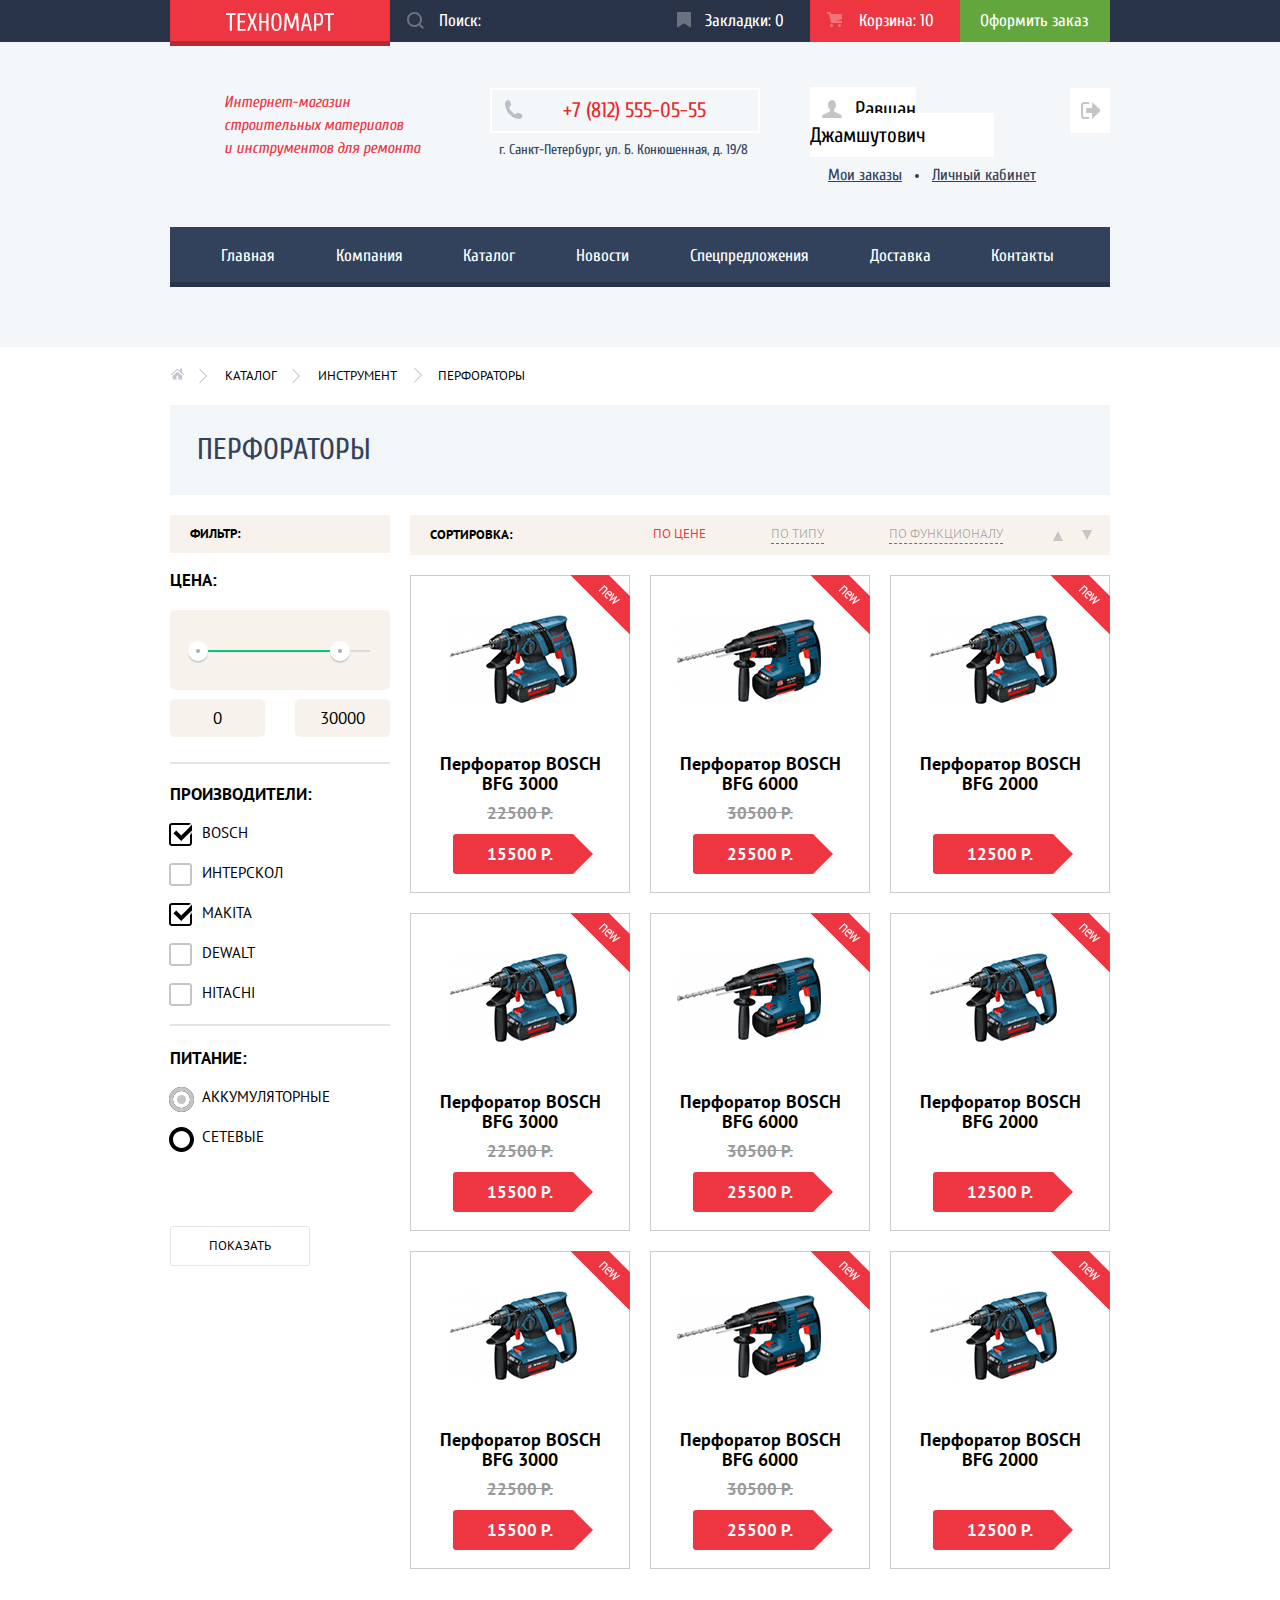
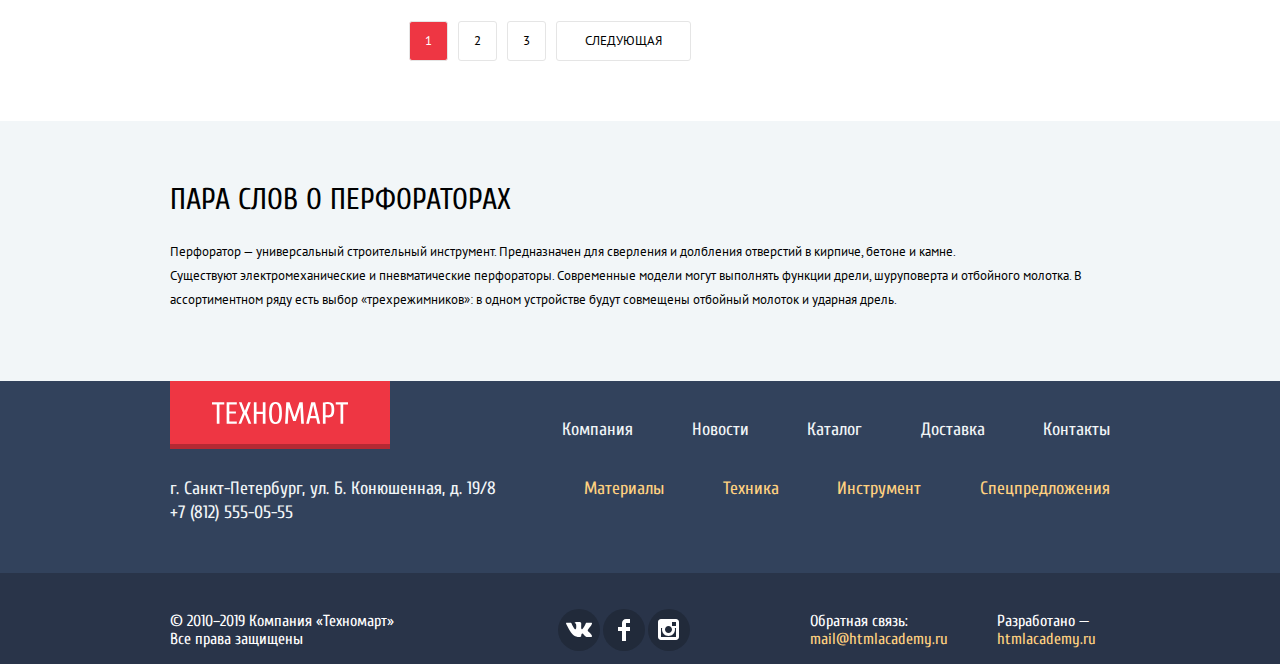
==== commit 8dd5688a: "catalog fixes" ====
--- a/catalog.html
+++ b/catalog.html
@@ -21,7 +21,7 @@
         </form>
         <ul class="site-navigation__list site-navigation-list">
           <li class="site-navigation-list__item"><a class="site-navigation-list__link" href="#">Закладки: 0</a></li>
-          <li class="site-navigation-list__item"><a class="site-navigation-list__link" href="#">Корзина: 0</a></li>
+          <li class="site-navigation-list__item"><a class="site-navigation-list__link cart-active" href="#">Корзина: 10</a></li>
           <li class="site-navigation-list__item"><a class="site-navigation-list__link" href="#">Оформить заказ</a></li>
         </ul>
       </div>
@@ -39,9 +39,12 @@
       </div>
       <section class="main-header__account main-header-account">
         <h2 class="visually-hidden">Работа с личным кабинетом</h2>
-        <p class="main-header-account__login login"><a class="login__link" href="#">
-            Равшан Джамшутович
-          </a></p>
+        <div class="user-box">
+          <p class="main-header-account__login login"><a class="login__link" href="#">
+              Равшан Джамшутович
+            </a></p>
+          <a href="#" class="user-logout" aria-label="Выход"></a>
+        </div>
         <ul class="main-header-account__list main-account-list">
           <li class="main-account-list__item"><a class="main-account-list__link" href="#">Мои заказы</a></li>
           <li class="main-account-list__item"><a class="main-account-list__link" href="#">Личный кабинет</a></li>
@@ -64,7 +67,7 @@
   <main class="container-main">
 
     <ul class="container__breadcrumbs-list breadcrumbs-list">
-      <li class="breadcrumbs-list__item"><a class="breadcrumbs-list__link" href="index.html"><img class="breadcrumbs-list__image" src="img/svg/icon-home.svg" alt="Домой" width="15" height="12"></a></li>
+      <li class="breadcrumbs-list__item"><a class="breadcrumbs-list__link" href="index.html"><img class="breadcrumbs-list__image" src="img/svg/icon-home.svg" alt="Домой" width="14" height="12"></a></li>
       <li class="breadcrumbs-list__item"><a class="breadcrumbs-list__link" href="catalog.html">Каталог</a></li>
       <li class="breadcrumbs-list__item"><a class="breadcrumbs-list__link" href="#">Инструмент</a></li>
       <li class="breadcrumbs-list__item">Перфораторы</li>
@@ -151,13 +154,15 @@
             <li class="filter-sorting-list__item"><a class="filter-sorting-list__link-active" href="#">По цене</a></li>
             <li class="filter-sorting-list__item"><a class="filter-sorting-list__link" href="#">По типу</a></li>
             <li class="filter-sorting-list__item"><a class="filter-sorting-list__link" href="#">По функционалу</a></li>
+            <li class="filter-sorting-list__item"><a class="filter-sorting-list__link" href="#" aria-label="Кнопка сортировки вверх"></a></li>
+            <li class="filter-sorting-list__item"><a class="filter-sorting-list__link" href="#" aria-label="Кнопка сортировки вниз"></a></li>
           </ul>
         </section>
         <section class="container__catalog-common container-catalog-goods">
           <h2 class="visually-hidden">Список перфораторов</h2>
           <ul class="catalog-goods__list  catalog-goods-list">
             <li class="catalog-goods-list__item">
-              <p class="flag flag-new">Новинка</p>
+              <p class="flag-new">Новинка</p>
               <p class="catalog-goods-list__button">
                 <button class="catalog-goods-list__buy-button" type="button" name="button-buy">Купить</button>
                 <button class="catalog-goods-list__bookmarks-button" type="button" name="button-to-bookmarks">В закладки</button>
@@ -173,7 +178,7 @@
             </li>
 
             <li class="catalog-goods-list__item">
-              <p class="flag flag-new">Новинка</p>
+              <p class="flag-new">Новинка</p>
               <p class="catalog-goods-list__button">
                 <button class="catalog-goods-list__buy-button" type="button" name="button-buy">Купить</button>
                 <button class="catalog-goods-list__bookmarks-button" type="button" name="button-to-bookmarks">В закладки</button>
@@ -189,7 +194,7 @@
             </li>
 
             <li class="catalog-goods-list__item">
-              <p class="flag flag-new">Новинка</p>
+              <p class="flag-new">Новинка</p>
               <p class="catalog-goods-list__button">
                 <button class="catalog-goods-list__buy-button" type="button" name="button-buy">Купить</button>
                 <button class="catalog-goods-list__bookmarks-button" type="button" name="button-to-bookmarks">В закладки</button>
@@ -204,7 +209,7 @@
             </li>
 
             <li class="catalog-goods-list__item">
-              <p class="flag flag-new">Новинка</p>
+              <p class="flag-new">Новинка</p>
               <p class="catalog-goods-list__button">
                 <button class="catalog-goods-list__buy-button" type="button" name="button-buy">Купить</button>
                 <button class="catalog-goods-list__bookmarks-button" type="button" name="button-to-bookmarks">В закладки</button>
@@ -220,7 +225,7 @@
             </li>
 
             <li class="catalog-goods-list__item">
-              <p class="flag flag-new">Новинка</p>
+              <p class="flag-new">Новинка</p>
               <p class="catalog-goods-list__button">
                 <button class="catalog-goods-list__buy-button" type="button" name="button-buy">Купить</button>
                 <button class="catalog-goods-list__bookmarks-button" type="button" name="button-to-bookmarks">В закладки</button>
@@ -236,7 +241,7 @@
             </li>
 
             <li class="catalog-goods-list__item">
-              <p class="flag flag-new">Новинка</p>
+              <p class="flag-new">Новинка</p>
               <p class="catalog-goods-list__button">
                 <button class="catalog-goods-list__buy-button" type="button" name="button-buy">Купить</button>
                 <button class="catalog-goods-list__bookmarks-button" type="button" name="button-to-bookmarks">В закладки</button>
@@ -251,7 +256,7 @@
             </li>
 
             <li class="catalog-goods-list__item">
-              <p class="flag flag-new">Новинка</p>
+              <p class="flag-new">Новинка</p>
               <p class="catalog-goods-list__button">
                 <button class="catalog-goods-list__buy-button" type="button" name="button-buy">Купить</button>
                 <button class="catalog-goods-list__bookmarks-button" type="button" name="button-to-bookmarks">В закладки</button>
@@ -266,7 +271,7 @@
             </li>
 
             <li class="catalog-goods-list__item">
-              <p class="flag flag-new">Новинка</p>
+              <p class="flag-new">Новинка</p>
               <p class="catalog-goods-list__button">
                 <button class="catalog-goods-list__buy-button" type="button" name="button-buy">Купить</button>
                 <button class="catalog-goods-list__bookmarks-button" type="button" name="button-to-bookmarks">В закладки</button>
@@ -281,7 +286,7 @@
             </li>
 
             <li class="catalog-goods-list__item">
-              <p class="flag flag-new">Новинка</p>
+              <p class="flag-new">Новинка</p>
               <p class="catalog-goods-list__button">
                 <button class="catalog-goods-list__buy-button" type="button" name="button-buy">Купить</button>
                 <button class="catalog-goods-list__bookmarks-button" type="button" name="button-to-bookmarks">В закладки</button>
--- a/css/stylesheet.css
+++ b/css/stylesheet.css
@@ -242,13 +242,21 @@
   background-color: #ee3643;
 }
 
+.cart-active:hover {
+  background-color: rgba(238, 54, 67, 0.5);
+}
+
+.cart-active:active {
+  background-color: rgba(238, 54, 67, 0.3);
+}
+
 .center-block {
   display: flex;
   justify-content: space-between;
   width: 940px;
   margin: 0 auto 38px;
   padding-top: 46px;
-  padding-left: 55px;
+  padding-left: 54px;
 }
 
 .main-header__headline {
@@ -406,7 +414,7 @@
 
 .about {
   width: 940px;
-  margin: 0 auto 87px;
+  margin: 0 auto 86px;
 }
 
 .about-wrapper {
@@ -463,6 +471,7 @@
   font-size: 13px;
   line-height: 24px;
   font-family: "PT Sans", Arial, sans-serif;
+  margin: 0 0 33px 0;
 }
 
 .contacts-and-map__image {
@@ -471,7 +480,7 @@
   height: 158px;
   background: #f2f6f8 url("../img/map.jpg") no-repeat 100% 100%;
   padding-top: 19px;
-  margin-bottom: 37px;
+  margin-bottom: 41px;
 }
 
 .contacts-and-map__find-me-button {
@@ -480,7 +489,7 @@
 }
 
 .delivery-list {
-  padding-bottom: 37px;
+  padding-bottom: 38px;
   padding-left: 34px;
 }
 
@@ -772,6 +781,10 @@
   margin-bottom: 15px;
 }
 
+.promo-navigation-list__item-1 {
+  position: relative;
+}
+
 /* Бэкграунды линков */
 .promo-navigation-list__link {
   display: block;
@@ -858,7 +871,7 @@
   cursor: pointer;
 }
 
-.toggle {
+.switcher {
   position: absolute;
   width: 10px;
   height: 10px;
@@ -868,17 +881,17 @@
   cursor: pointer;
 }
 
-.toggle-1 {
+.switcher-1 {
   left: 294px;
   bottom: 36px;
 }
 
-.toggle-2 {
+.switcher-2 {
   right: 295px;
   bottom: 36px;
 }
 
-.toggle-active {
+.switcher-active {
   content: '';
   position: absolute;
   width: 8px;
@@ -937,9 +950,9 @@
   min-width: 253px;
   padding-top: 10px;
   padding-bottom: 10px;
-  margin-right: 25px;
+  margin-right: 24px;
   text-align: center;
-  border-radius: 2px;
+  border-radius: 3px;
 }
 
 /* Популярные производители */
@@ -964,7 +977,7 @@
   flex-wrap: wrap;
   justify-content: space-between;
   text-align: center;
-  margin-bottom: 83px;
+  margin-bottom: 85px;
 }
 
 .manufacturers-logo-list__link {
@@ -975,36 +988,36 @@
 }
 
 .manufacturers-logo-list__item:nth-child(1) a {
-  padding: 48px;
+  padding: 52px 14px 52px 14px;
   margin-bottom: 20px;
 }
 
 .manufacturers-logo-list__item:nth-child(2) a {
-  padding: 46px;
+  padding: 50px 14px 50px 14px;
 }
 
 .manufacturers-logo-list__item:nth-child(3) a {
-  padding: 44px 14px 44px 14px;
+  padding: 47px 13px 48px 13px;
 }
 
 .manufacturers-logo-list__item:nth-child(4) a {
-  padding: 20px 4px 20px 4px;
+  padding: 20px 3px 20px 3px;
 }
 
 .manufacturers-logo-list__item:nth-child(5) a {
-  padding: 53px 25px 56px;
+  padding: 57px 26px 56px;
 }
 
 .manufacturers-logo-list__item:nth-child(6) a {
-  padding: 30px 22px;
+  padding: 33px 20px;
 }
 
 .manufacturers-logo-list__item:nth-child(7) a {
-  padding: 20px 22px;
+  padding: 22px 22px;
 }
 
 .manufacturers-logo-list__item:nth-child(8) a {
-  padding: 30px 12px 22px;
+  padding: 32px 9px 22px 9px;
 }
 
 .manufacturers-logo-list__link:hover {
@@ -1143,7 +1156,7 @@
   font-family: "PT Sans", Arial, sans-serif;
   color: #000000;
   margin: 0 0 29px 0;
-  padding-top: 20px;
+  padding-top: 23px;
 }
 
 .service-slide-list__button-send {
@@ -1179,6 +1192,13 @@
   padding-bottom: 10px;
 }
 
+.user-box {
+  width: 300px;
+  display: flex;
+  position: relative;
+  flex-wrap: nowrap;
+}
+
 .login__link::before {
   content: '';
   position: absolute;
@@ -1199,23 +1219,31 @@
   background-image: url("../img/svg/icon-user.svg");
 }
 
-.login__link::after {
-  content: '';
-  position: absolute;
+.user-logout {
+  position: relative;
+  width: 45px;
+  height: 45px;
+  background-color: #ffffff;
+  background-position: center;
+}
+
+.user-logout::after {
+  content: '';
+  position: absolute;
+  top: 14px;
+  right: 10px;
   width: 20px;
   height: 18px;
-  right: 12px;
-  top: 13px;
   background-image: url("../img/svg/icon-logout.svg");
   background-repeat: no-repeat;
   background-position: 0 0;
 }
 
-.login__link:hover::after {
+.user-logout:hover::after {
   background-image: url("../img/svg/icon-logout-hover.svg");
 }
 
-.login__link:active::after {
+.user-logout:active::after {
   background-image: url("../img/svg/icon-logout.svg");
 }
 
@@ -1270,7 +1298,7 @@
 }
 
 .container-main {
-  margin-top: 19px;
+  margin-top: 20px;
 }
 
 .breadcrumbs-list {
@@ -1280,7 +1308,7 @@
 }
 
 .breadcrumbs-list__image {
-  width: 15px;
+  width: 14px;
   height: 12px;
 }
 
@@ -1290,55 +1318,81 @@
   line-height: 18px;
   font-family: "PT Sans", Arial, sans-serif;
   text-transform: uppercase;
-  padding-right: 39px;
+  padding-right: 41px;
 }
 
 .breadcrumbs-list__item:last-child::before {
   content: '';
   position: absolute;
-  width: 6px;
+  width: 10px;
+  height: 1px;
+  background-color: #c5c9d1;
+  transform: rotate(-45deg);
+  left: -25px;
+  top: 11px;
+}
+
+.breadcrumbs-list__item:last-child::after {
+  content: '';
+  position: absolute;
+  width: 10px;
   height: 1px;
   background-color: #c5c9d1;
   transform: rotate(45deg);
-  left: -23px;
-  top: 7px;
-}
-
-.breadcrumbs-list__item:last-child::after {
-  content: '';
-  position: absolute;
-  width: 6px;
+  left: -25px;
+  top: 4px;
+}
+
+.breadcrumbs-list__item a {
+  position: relative;
+}
+
+.breadcrumbs-list__item:not(:first-child) a::before {
+  content: '';
+  position: absolute;
+  width: 10px;
   height: 1px;
   background-color: #c5c9d1;
   transform: rotate(-45deg);
-  left: -23px;
-  top: 11px;
-}
-
-.breadcrumbs-list__item a {
-  position: relative;
-}
-
-.breadcrumbs-list__item:not(:first-child) a::before {
-  content: '';
-  position: absolute;
-  width: 6px;
+  left: -27px;
+  top: 12px;
+}
+
+.breadcrumbs-list__item:not(:first-child) a::after {
+  content: '';
+  position: absolute;
+  width: 10px;
   height: 1px;
   background-color: #c5c9d1;
   transform: rotate(45deg);
   left: -27px;
-  top: 7px;
-}
-
-.breadcrumbs-list__item:not(:first-child) a::after {
-  content: '';
-  position: absolute;
-  width: 6px;
+  top: 5px;
+}
+
+.breadcrumbs-list__item:nth-child(2) {
+  position: relative;
+}
+
+.breadcrumbs-list__item:nth-child(2) a::before {
+  content: '';
+  position: absolute;
+  width: 10px;
   height: 1px;
   background-color: #c5c9d1;
   transform: rotate(-45deg);
   left: -27px;
-  top: 11px;
+  top: 12px;
+}
+
+.breadcrumbs-list__item::nth-child(2) a::after {
+  content: '';
+  position: absolute;
+  width: 10px;
+  height: 1px;
+  background-color: #c5c9d1;
+  transform: rotate(45deg);
+  left: -27px;
+  top: 5px;
 }
 
 .breadcrumbs-list__link {
@@ -1627,6 +1681,11 @@
   text-indent: -1000px;
   overflow: hidden;
   z-index: 20;
+}
+
+.flag {
+  top: 0;
+  right: 0;
 }
 
 .catalog-goods-list__button {
@@ -1872,37 +1931,52 @@
 .filter-sorting-list {
   display: flex;
   justify-content: space-between;
-  width: 355px;
-  position: relative;
-}
-
-.filter-sorting-list::before {
-  content: '';
-  position: absolute;
-  right: -85px;
-  top: 15px;
-  bottom: -20px;
-  border: 5px solid transparent;
-  border-top: 10px solid #c5c5c5;
-}
-
-.filter-sorting-list::after {
-  content: '';
-  position: absolute;
-  right: -54px;
-  bottom: 14px;
+  width: 460px;
+  position: relative;
+}
+
+.filter-sorting-list__item:nth-child(2) {
+  margin-left: 19px;
+}
+
+.filter-sorting-list__item:nth-child(3) {
+  margin-left: 14px;
+}
+
+.filter-sorting-list__item:nth-child(4) {
+  position: relative;
+}
+
+.filter-sorting-list__item:nth-child(4) a::before {
+  content: '';
+  position: absolute;
+  right: -4px;
+  top: 11px;
   border: 5px solid transparent;
   border-top: 10px solid #c5c5c5;
   transform: rotate(180deg);
 }
 
-.filter-sorting-list:hover::before,
-.filter-sorting-list:hover::after {
+.filter-sorting-list__item:nth-child(5) {
+  position: relative;
+}
+
+.filter-sorting-list__item:nth-child(5) a::before {
+  content: '';
+  position: absolute;
+  right: 18px;
+  top: 15px;
+  border: 5px solid transparent;
+  border-top: 10px solid #c5c5c5;
+}
+
+.filter-sorting-list__item:nth-child(4) a:hover::before,
+.filter-sorting-list__item:nth-child(5) a:hover::before {
   border-top: 10px solid #231f20;
 }
 
-.filter-sorting-list:active::before,
-.filter-sorting-list:active::after {
+.filter-sorting-list__item:nth-child(4) a:active::before,
+.filter-sorting-list__item:nth-child(5) a:active::before {
   border-top: 10px solid #ee3643;
 }
 
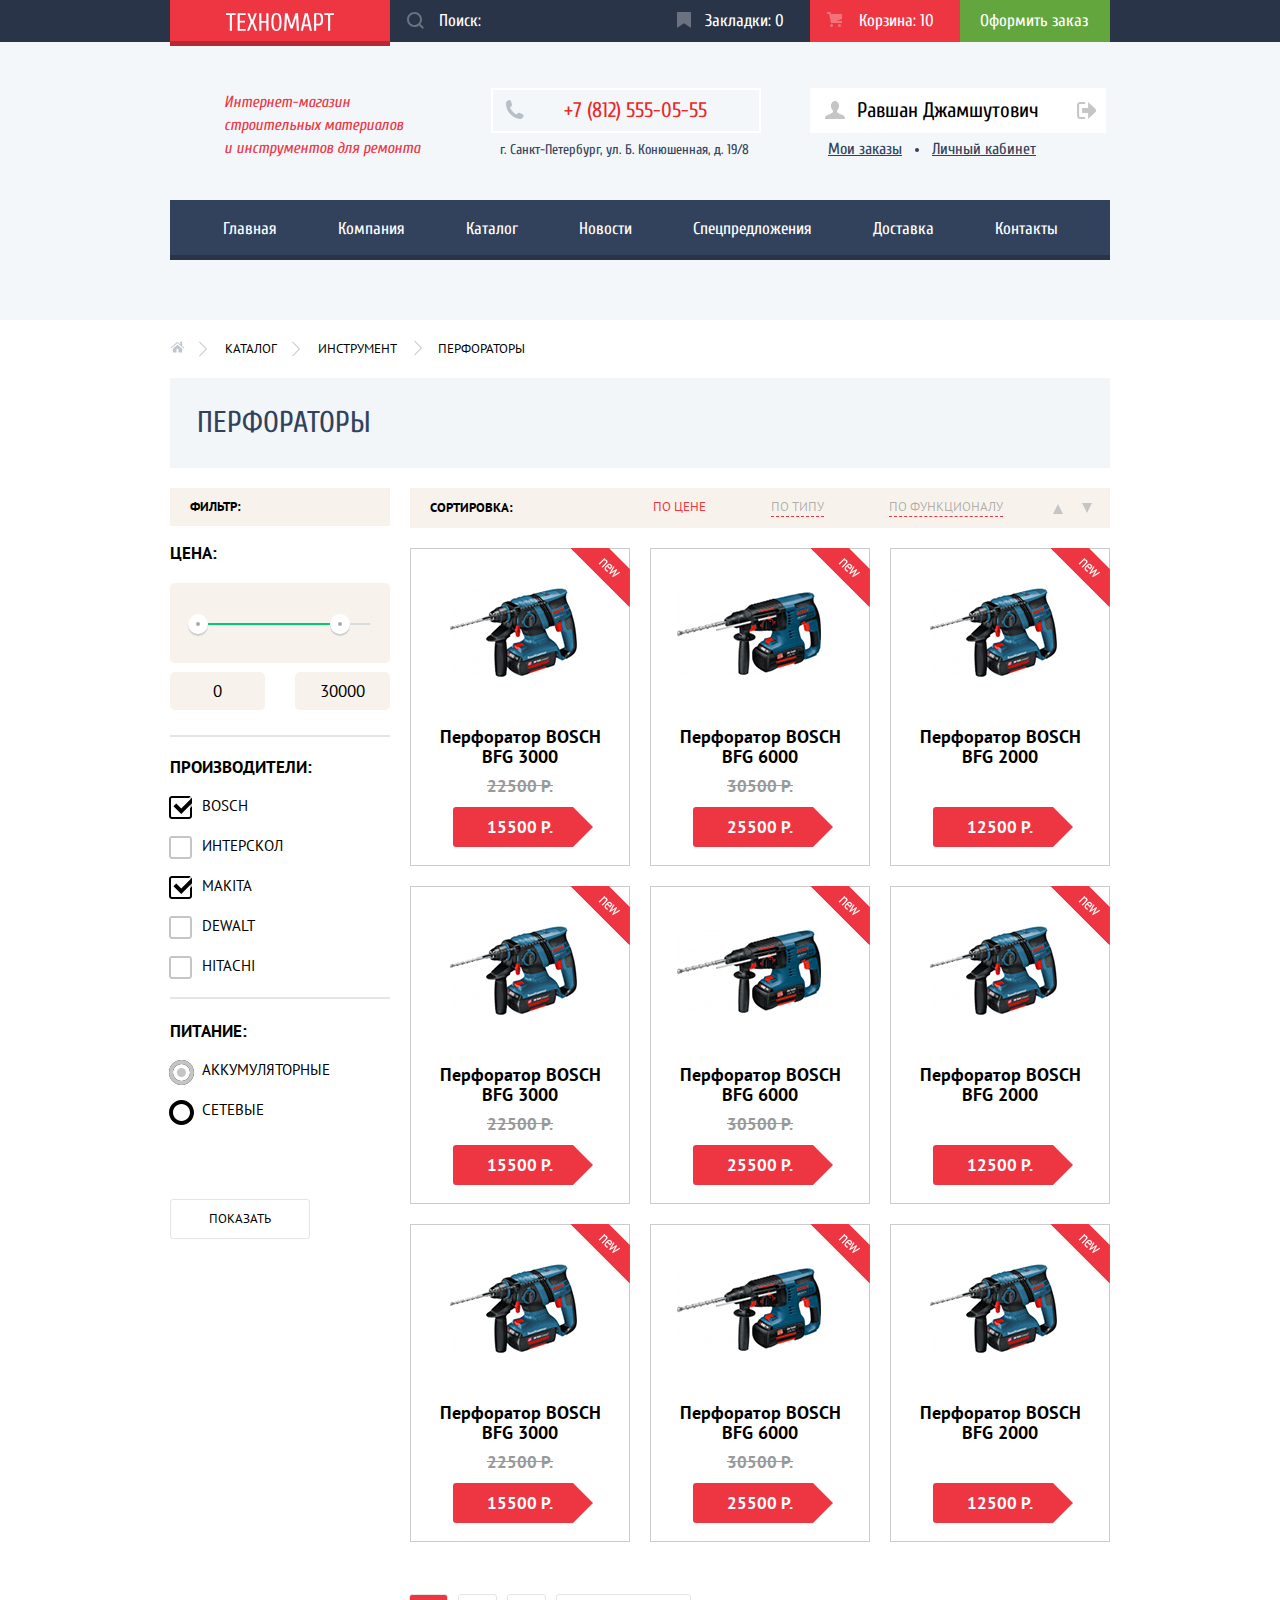
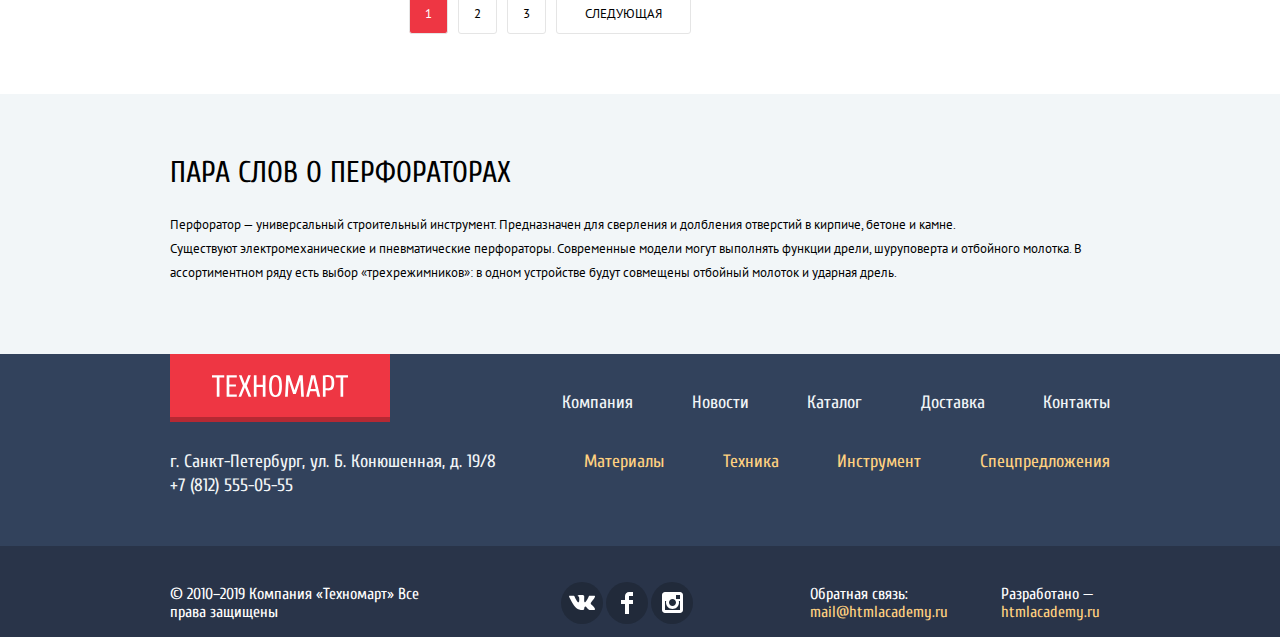
==== commit c8b1c6c6: "html,css,js" ====
--- a/catalog.html
+++ b/catalog.html
@@ -13,7 +13,7 @@
   <header class="main-header">
     <nav class="main-header__site-bar site-navigation">
       <div class="site-navigation__wrapper">
-        <p class="site-navigation__logo main-logo"><img class="main-logo__image" src="img/svg/technomart.svg" alt="Техномарт"></p>
+        <a class="site-navigation__logo main-logo" href="index.html" aria-label="Логотип сайта магазина Техномарт"><img class="main-logo__image" src="img/svg/technomart.svg" alt="Техномарт"></a>
         <form class="site-navigation-list__form-search form-search" action="https://echo.htmlacademy.ru" method="get">
           <input class="form-search__input" type="search" name="question" placeholder="Поиск:" id="form-search-question">
           <label class="visually-hidden" for="form-search-question">Поисковая строка</label>
@@ -28,22 +28,18 @@
     </nav>
 
     <div class="main-header__center-block center-block">
-      <h2 class="main-header__headline">Интернет-магазин<br>
-        строительных материалов<br>
-        и инструментов для ремонта</h2>
+      <h2 class="main-header__headline">Интернет-магазин
+        строительных материалов
+        и&nbsp;инструментов для ремонта</h2>
       <div class="main-header-catalog__wrapper telephone-and-address">
-        <p class="main-header__telephone-number">
-          +7 (812) 555-05-55
-        </p>
+        <p><a class="main-header__telephone-number" href="#">+7 (812) 555-05-55</a></p>
         <p class="main-header__address">г. Санкт-Петербург, ул. Б. Конюшенная, д. 19/8</p>
       </div>
       <section class="main-header__account main-header-account">
         <h2 class="visually-hidden">Работа с личным кабинетом</h2>
         <div class="user-box">
-          <p class="main-header-account__login login"><a class="login__link" href="#">
-              Равшан Джамшутович
-            </a></p>
-          <a href="#" class="user-logout" aria-label="Выход"></a>
+          <a class="login__link" href="#">Равшан Джамшутович</a>
+          <a class="user-logout" href="#" aria-label="Выход"></a>
         </div>
         <ul class="main-header-account__list main-account-list">
           <li class="main-account-list__item"><a class="main-account-list__link" href="#">Мои заказы</a></li>
@@ -55,7 +51,7 @@
       <ul class="main-navigation__list main-navigation-list">
         <li class="main-navigation-list__item"><a class="main-navigation-list__link" href="index.html">Главная</a></li>
         <li class="main-navigation-list__item"><a class="main-navigation-list__link" href="#">Компания</a></li>
-        <li class="main-navigation-list__item"><a class="main-navigation-list__link" href="#">Каталог</a></li>
+        <li class="main-navigation-list__item"><a class="main-navigation-list__link" href="catalog.html">Каталог</a></li>
         <li class="main-navigation-list__item"><a class="main-navigation-list__link" href="#">Новости</a></li>
         <li class="main-navigation-list__item"><a class="main-navigation-list__link" href="#">Спецпредложения</a></li>
         <li class="main-navigation-list__item"><a class="main-navigation-list__link" href="#">Доставка</a></li>
@@ -317,13 +313,11 @@
       <div class="perforator__wrapper">
         <h2 class="perforator-description__title">Пара слов о перфораторах</h2>
         <p class="perforator-description__text">Перфоратор — универсальный строительный инструмент. Предназначен для сверления и долбления отверстий в кирпиче, бетоне и камне.<br>
-          Существуют электромеханические и пневматические перфораторы. Современные модели могут выполнять функции дрели, шуруповерта и отбойного молотка. В<br> ассортиментном ряду есть выбор «трехрежимников»: в одном устройстве будут совмещены
-          отбойный
-          молоток и ударная дрель.</p>
+          Существуют электромеханические и пневматические перфораторы. Современные модели могут выполнять функции дрели, шуруповерта и отбойного молотка. В ассортиментном ряду есть выбор «трехрежимников»: в одном устройстве будут совмещены
+          отбойный молоток и ударная дрель.</p>
       </div>
     </article>
   </main>
-
   <footer class="main-footer">
     <div class="main-footer__wrapper main-footer-wrapper">
       <nav class="main-footer__footer-navigation footer-navigation">
@@ -337,8 +331,7 @@
         </ul>
       </nav>
       <div class="main-footer__address-and-navigation address-and-navigation">
-        <p class="main-footer__address">г. Санкт-Петербург, ул. Б. Конюшенная, д. 19/8 <br>+7 (812) 555-05-55</p>
-
+        <p class="main-footer__address">г. Санкт-Петербург, ул. Б. Конюшенная, д. 19/8 +7 (812) 555-05-55</p>
         <nav class="main-footer__products-navigation products-navigation">
           <ul class="products-navigation__list products-navigation-list">
             <li class="products-navigation-list__item"><a class="products-navigation-list__link" href="#">Материалы</a></li>
@@ -349,10 +342,10 @@
         </nav>
       </div>
     </div>
+
     <div class="main-footer__footer-part-bottom footer-part-bottom">
       <div class="footer-part-bottom__wrapper">
-        <p class="footer-part-bottom__footer-copyright">© 2010–2019 Компания «Техномарт»<br>Все права защищены</p>
-
+        <p class="footer-part-bottom__footer-copyright">© 2010–2019 Компания «Техномарт» Все права защищены</p>
         <div class="footer-part-bottom__footer-social footer-social">
           <ul class="footer-social__list footer-social-list">
             <li class="footer-social-list__item"><a class="footer-social-list__social-button" href="#"><span class="visually-hidden">Вконтакте</span><svg version="1.1" id="Layer_1" xmlns="http://www.w3.org/2000/svg"
@@ -382,9 +375,8 @@
           </ul>
         </div>
         <div class="feedback__wrapper">
-          <p class="footer-part-bottom__feedback">Обратная связь:<br><a class="footer-part-bottom__link" href="mailto:mail@htmlacademy.ru">mail@htmlacademy.ru</a></p>
-
-          <p class="footer-part-bottom__htmlacademy-copyright">Разработано —<br><a class="footer-part-bottom__link" href="http://htmlacademy.ru">htmlacademy.ru</a></p>
+          <p class="footer-part-bottom__feedback">Обратная связь: <a class="footer-part-bottom__link" href="mailto:mail@htmlacademy.ru">mail@htmlacademy.ru</a></p>
+          <p class="footer-part-bottom__htmlacademy-copyright">Разработано — <a class="footer-part-bottom__link" href="http://htmlacademy.ru">htmlacademy.ru</a></p>
         </div>
       </div>
     </div>
--- a/css/stylesheet.css
+++ b/css/stylesheet.css
@@ -1,10 +1,12 @@
 html {
+  -webkit-box-sizing: border-box;
   box-sizing: border-box;
 }
 
 *,
 *::before,
 *::after {
+  -webkit-box-sizing: inherit;
   box-sizing: inherit;
 }
 
@@ -23,11 +25,11 @@
 }
 
 body {
+  font-family: "Cuprum", "Arial", sans-serif;
+  font-size: 17px;
+  font-weight: 400;
+  line-height: 18px;
   margin: 0;
-  font-family: "Cuprum", Arial, sans-serif;
-  font-size: 17px;
-  line-height: 18px;
-  font-weight: 400;
   color: #000000;
   background-color: #ffffff;
 }
@@ -48,27 +50,30 @@
 }
 
 .main-header {
+  padding-bottom: 60px;
   background-color: #f4f7f9;
-  padding-bottom: 60px;
 }
 
 .site-navigation {
+  height: 42px;
   background-color: #293449;
-  height: 42px;
 }
 
 .site-navigation__wrapper {
+  display: -webkit-box;
+  display: -ms-flexbox;
   display: flex;
   width: 940px;
   margin: 0 auto;
 }
 
 .main-logo {
+  width: 220px;
   margin: 0;
-  width: 220px;
+  text-align: center;
   background-color: #ee3643;
+  -webkit-box-shadow: inset 0 -5px 0 0 #b52933;
   box-shadow: inset 0 -5px 0 0 #b52933;
-  text-align: center;
 }
 
 .main-logo__image {
@@ -85,19 +90,21 @@
 }
 
 .site-navigation__list {
+  font-size: 17px;
+  line-height: 18px;
+  display: -webkit-box;
+  display: -ms-flexbox;
+  display: flex;
   height: 100%;
-  display: flex;
+  color: #ffffff;
+  -ms-flex-wrap: wrap;
   flex-wrap: wrap;
-  font-size: 17px;
-  line-height: 18px;
-  color: #ffffff;
-}
-
-/* Форма поиска */
+}
+
 .form-search {
+  position: relative;
   height: 100%;
   margin: 0;
-  position: relative;
 }
 
 .form-search__input {
@@ -112,15 +119,15 @@
 
 .search-image {
   position: absolute;
+  z-index: 20;
   top: 12px;
   left: 17px;
-  z-index: 20;
   width: 17px;
   height: 17px;
+  opacity: 0.3;
   background-image: url("../img/svg/icon-search.svg");
   background-repeat: no-repeat;
   background-position: center;
-  opacity: 0.3;
 }
 
 .form-search:hover .search-image {
@@ -131,14 +138,52 @@
   background-color: #212a3a;
 }
 
+.form-search__input:focus::-webkit-input-placeholder {
+  opacity: 0;
+}
+
+::-moz-placeholder,
+:-moz-placeholder {
+  opacity: 1;
+}
+
+.form-search__input:focus:-ms-input-placeholder {
+  opacity: 0;
+}
+
+.form-search__input:focus::-ms-input-placeholder {
+  opacity: 0;
+}
+
 .form-search__input:focus::placeholder {
   opacity: 0;
+}
+
+.form-search__input::-webkit-input-placeholder {
+  font-size: 17px;
+  font-weight: 400;
+  line-height: 18px;
+  color: #ffffff;
+}
+
+.form-search__input:-ms-input-placeholder {
+  font-size: 17px;
+  font-weight: 400;
+  line-height: 18px;
+  color: #ffffff;
+}
+
+.form-search__input::-ms-input-placeholder {
+  font-size: 17px;
+  font-weight: 400;
+  line-height: 18px;
+  color: #ffffff;
 }
 
 .form-search__input::placeholder {
   font-size: 17px;
   font-weight: 400;
-  line-height: 18px;
+  line-height: 42px;
   color: #ffffff;
 }
 
@@ -147,15 +192,14 @@
   background-color: #ffffff;
 }
 
-input[type="search"]:active~.search-image,
-input[type="search"]:focus~.search-image {
+input[type="search"]:active ~ .search-image,
+input[type="search"]:focus ~ .search-image {
+  opacity: 1;
   background-image: url("../img/svg/icon-search-red.svg");
   background-repeat: no-repeat;
   background-position: 0 0;
-  opacity: 1;
-}
-
-/*  */
+}
+
 .site-navigation-list__item {
   height: 100%;
 }
@@ -188,43 +232,43 @@
 .site-navigation-list__link:active {
   display: block;
   width: 150px;
+  padding: 12px 0 12px 20px;
   color: inherit;
   background-color: inherit;
-  padding: 12px 0 12px 20px;
 }
 
 .site-navigation-list__item:nth-child(1) a {
+  position: relative;
   padding: 12px 0 12px 45px;
-  position: relative;
 }
 
 .site-navigation-list__item:nth-child(2) a {
+  position: relative;
   padding: 12px 0 12px 49px;
-  position: relative;
 }
 
 .site-navigation-list__item:nth-child(1) a::before {
-  content: '';
-  position: absolute;
+  position: absolute;
+  left: 17px;
   width: 14px;
   height: 16px;
-  left: 17px;
+  content: "";
+  opacity: 0.3;
   background-image: url("../img/svg/icon-bookmark.svg");
   background-repeat: no-repeat;
   background-position: 0 0;
-  opacity: 0.3;
 }
 
 .site-navigation-list__item:nth-child(2) a::before {
-  content: '';
-  position: absolute;
+  position: absolute;
+  left: 17px;
   width: 15px;
   height: 15px;
-  left: 17px;
+  content: "";
+  opacity: 0.3;
   background-image: url("../img/svg/cart-icon.svg");
   background-repeat: no-repeat;
   background-position: 0 0;
-  opacity: 0.3;
 }
 
 .site-navigation-list__item:nth-child(1) a:hover::before,
@@ -237,7 +281,6 @@
   opacity: 0.5;
 }
 
-/* Класс для заполненной тележки */
 .cart-active {
   background-color: #ee3643;
 }
@@ -251,22 +294,27 @@
 }
 
 .center-block {
-  display: flex;
-  justify-content: space-between;
+  display: -webkit-box;
+  display: -ms-flexbox;
+  display: flex;
   width: 940px;
-  margin: 0 auto 38px;
+  margin: 0 auto 37px;
   padding-top: 46px;
   padding-left: 54px;
+  -webkit-box-pack: justify;
+  -ms-flex-pack: justify;
+  justify-content: space-between;
 }
 
 .main-header__headline {
-  font-style: italic;
   font-size: 16px;
   font-weight: 400;
+  font-style: italic;
   line-height: 23px;
-  color: #ee3643;
+  width: 198px;
   margin: 0;
   padding-top: 3px;
+  color: #ee3643;
 }
 
 .main-header-catalog__wrapper {
@@ -275,25 +323,30 @@
 
 .telephone-and-address {
   width: 270px;
+}
+
+.telephone-and-address p {
+  margin: 0;
 }
 
 .main-header__telephone-number {
   font-size: 21px;
   line-height: 21px;
-  color: #e9292a;
-  position: relative;
-  border: 2px solid #ffffff;
+  position: relative;
+  display: block;
+  margin: 0;
   padding: 10px 10px 10px 30px;
   text-align: center;
-  margin: 0;
+  color: #e9292a;
+  border: 2px solid #ffffff;
 }
 
 .main-header__telephone-number::before {
-  content: '';
-  position: absolute;
+  position: absolute;
+  left: 12px;
   width: 19px;
   height: 19px;
-  left: 12px;
+  content: "";
   background-image: url("../img/svg/icon-phone.svg");
   background-repeat: no-repeat;
   background-position: 0 0;
@@ -302,10 +355,10 @@
 .main-header__address {
   font-size: 14px;
   line-height: 24px;
-  color: #32425c;
   margin: 0;
   padding-top: 5px;
   padding-left: 9px;
+  color: #32425c;
 }
 
 .user-navigation {
@@ -313,7 +366,11 @@
 }
 
 .user-navigation-list {
-  display: flex;
+  display: -webkit-box;
+  display: -ms-flexbox;
+  display: flex;
+  -webkit-box-pack: justify;
+  -ms-flex-pack: justify;
   justify-content: space-between;
 }
 
@@ -340,23 +397,23 @@
 }
 
 .user-navigation-list__item:nth-child(1) a {
+  position: relative;
   width: 121px;
   padding-right: 27px;
   padding-left: 48px;
-  position: relative;
 }
 
 .user-navigation-list__item:nth-child(1) a::before {
-  content: '';
-  position: absolute;
+  position: absolute;
+  top: 14px;
+  left: 14px;
   width: 20px;
   height: 17px;
-  left: 14px;
-  top: 14px;
+  content: "";
+  opacity: 0.3;
   background-image: url("../img/svg/icon-login.svg");
   background-repeat: no-repeat;
   background-position: 0 0;
-  opacity: 0.3;
 }
 
 .user-navigation-list__item:nth-child(1) a:hover::before {
@@ -378,22 +435,22 @@
 }
 
 .main-navigation-list {
-  height: inherit;
   font-size: 17px;
   line-height: 17px;
+  display: -webkit-box;
+  display: -ms-flexbox;
+  display: flex;
+  width: 940px;
+  height: inherit;
   color: #ffffff;
   background-color: #32425c;
+  -webkit-box-shadow: inset 0 -5px 0 0 #293449;
   box-shadow: inset 0 -5px 0 0 #293449;
-  display: flex;
+  -ms-flex-wrap: wrap;
   flex-wrap: wrap;
-  justify-content: space-evenly;
-  padding-left: 10px;
-  padding-right: 15px;
-  width: 940px;
-}
-
-.main-navigation-list__item {
-  padding: 20px 20px;
+  -webkit-box-pack: center;
+  -ms-flex-pack: center;
+  justify-content: center;
 }
 
 .main-navigation-list__item:hover {
@@ -403,6 +460,11 @@
 .main-navigation-list__item:active {
   color: rgba(255, 255, 255, 0.5);
   background-color: #1d2739;
+}
+
+.main-navigation-list__link {
+  display: block;
+  padding: 20px 30px 22px 31px;
 }
 
 .main-navigation-list__link,
@@ -418,37 +480,42 @@
 }
 
 .about-wrapper {
+  display: -webkit-box;
+  display: -ms-flexbox;
   display: flex;
 }
 
 .about-technomart {
+  -ms-flex-preferred-size: 640px;
   flex-basis: 640px;
 }
 
 .about-technomart__second-headline {
   font-size: 30px;
+  font-weight: 400;
   line-height: 30px;
+  margin-top: 26px;
+  text-transform: uppercase;
+}
+
+.about-technomart__description {
+  font-family: "PT Sans", "Arial", sans-serif;
+  font-size: 13px;
   font-weight: 400;
-  text-transform: uppercase;
-  margin-top: 26px;
-}
-
-.about-technomart__description {
+  line-height: 24px;
+  width: 525px;
+  margin-bottom: 25px;
+  color: #000000;
+}
+
+.about-technomart__description-second {
+  font-family: "PT Sans", "Arial", sans-serif;
   font-size: 13px;
+  font-weight: 400;
   line-height: 24px;
-  font-weight: 400;
-  color: #000000;
-  font-family: "PT Sans", Arial, sans-serif;
-  margin-bottom: 25px;
-}
-
-.about-technomart__description-second {
-  font-size: 13px;
-  line-height: 24px;
-  font-weight: 400;
-  color: #000000;
+  width: 390px;
   margin: 0;
-  font-family: "PT Sans", Arial, sans-serif;
+  color: #000000;
 }
 
 .about-technomart__button {
@@ -457,6 +524,7 @@
 }
 
 .contacts-and-map {
+  -ms-flex-preferred-size: 300px;
   flex-basis: 300px;
 }
 
@@ -468,9 +536,10 @@
 }
 
 .contacts-and-map__description {
+  font-family: "PT Sans", "Arial", sans-serif;
   font-size: 13px;
   line-height: 24px;
-  font-family: "PT Sans", Arial, sans-serif;
+  width: 180px;
   margin: 0 0 33px 0;
 }
 
@@ -478,9 +547,9 @@
   display: block;
   width: 300px;
   height: 158px;
+  margin-bottom: 41px;
+  padding-top: 19px;
   background: #f2f6f8 url("../img/map.jpg") no-repeat 100% 100%;
-  padding-top: 19px;
-  margin-bottom: 41px;
 }
 
 .contacts-and-map__find-me-button {
@@ -494,19 +563,19 @@
 }
 
 .delivery-list__item {
-  position: relative;
   font-size: 18px;
   line-height: 20px;
+  position: relative;
   padding-top: 20px;
 }
 
 .delivery-list__item::before {
-  content: '';
   position: absolute;
   top: 30px;
   left: -35px;
   width: 25px;
   height: 2px;
+  content: "";
   background-color: #ee3643;
 }
 
@@ -514,6 +583,7 @@
   font-size: 18px;
   font-weight: 400;
   line-height: 24px;
+  width: 335px;
   color: #f1f5f7;
 }
 
@@ -527,10 +597,11 @@
 }
 
 .footer-logo {
+  width: 220px;
   margin: 0;
   padding: 0;
-  width: 220px;
   background-color: #ee3643;
+  -webkit-box-shadow: inset 0 -5px 0 0 #b52933;
   box-shadow: inset 0 -5px 0 0 #b52933;
 }
 
@@ -547,27 +618,37 @@
 }
 
 .footer-navigation {
-  display: flex;
+  display: -webkit-box;
+  display: -ms-flexbox;
+  display: flex;
+  width: 940px;
+  margin-bottom: 10px;
+  -ms-flex-wrap: wrap;
   flex-wrap: wrap;
-  width: 940px;
+  -webkit-box-pack: justify;
+  -ms-flex-pack: justify;
   justify-content: space-between;
-  margin-bottom: 10px;
 }
 
 .footer-navigation-list {
-  display: flex;
+  display: -webkit-box;
+  display: -ms-flexbox;
+  display: flex;
+  width: 550px;
+  -ms-flex-wrap: wrap;
   flex-wrap: wrap;
-  width: 550px;
+  -webkit-box-pack: justify;
+  -ms-flex-pack: justify;
   justify-content: space-between;
 }
 
 .footer-navigation-list__link {
+  font-size: 18px;
+  line-height: 24px;
   display: block;
   padding-top: 37px;
   padding-bottom: 5px;
   padding-left: 2px;
-  font-size: 18px;
-  line-height: 24px;
   color: #f1f5f7;
 }
 
@@ -581,27 +662,37 @@
 }
 
 .address-and-navigation {
-  display: flex;
+  display: -webkit-box;
+  display: -ms-flexbox;
+  display: flex;
+  width: 940px;
+  margin-bottom: 30px;
+  -ms-flex-wrap: wrap;
   flex-wrap: wrap;
-  width: 940px;
+  -webkit-box-pack: justify;
+  -ms-flex-pack: justify;
   justify-content: space-between;
-  margin-bottom: 30px;
 }
 
 .products-navigation-list {
-  display: flex;
+  display: -webkit-box;
+  display: -ms-flexbox;
+  display: flex;
+  width: 540px;
+  -ms-flex-wrap: wrap;
   flex-wrap: wrap;
-  width: 540px;
+  -webkit-box-pack: justify;
+  -ms-flex-pack: justify;
   justify-content: space-between;
 }
 
 .products-navigation-list__link {
+  font-size: 18px;
+  line-height: 24px;
   display: block;
   padding-top: 18px;
   padding-bottom: 5px;
   padding-left: 14px;
-  font-size: 18px;
-  line-height: 24px;
   color: #ffd180;
 }
 
@@ -619,25 +710,35 @@
 }
 
 .footer-part-bottom__wrapper {
-  display: flex;
-  flex-wrap: wrap;
-  justify-content: space-between;
+  display: -webkit-box;
+  display: -ms-flexbox;
+  display: flex;
   width: 940px;
   margin: 0 auto;
   padding-top: 23px;
+  -ms-flex-wrap: wrap;
+  flex-wrap: wrap;
+  -webkit-box-pack: justify;
+  -ms-flex-pack: justify;
+  justify-content: space-between;
 }
 
 .footer-part-bottom__footer-copyright {
   font-size: 16px;
   line-height: 18px;
+  width: 250px;
   color: #ffffff;
 }
 
 .feedback__wrapper {
-  display: flex;
-  flex-wrap: wrap;
+  display: -webkit-box;
+  display: -ms-flexbox;
+  display: flex;
+  flex-direction: row;
   width: 300px;
-  justify-content: space-between;
+  -webkit-box-orient: horizontal;
+  -webkit-box-direction: normal;
+  -ms-flex-direction: row;
 }
 
 .footer-part-bottom__feedback {
@@ -649,7 +750,7 @@
 .footer-part-bottom__htmlacademy-copyright {
   font-size: 16px;
   line-height: 18px;
-  padding-right: 14px;
+  margin-left: 53px;
   color: #ffffff;
 }
 
@@ -669,9 +770,13 @@
 }
 
 .footer-social-list {
-  display: flex;
+  display: -webkit-box;
+  display: -ms-flexbox;
+  display: flex;
+  width: 150px;
+  margin-right: 44px;
+  padding-top: 13px;
   padding-left: 40px;
-  padding-top: 13px;
 }
 
 .footer-social-list__item {
@@ -679,13 +784,19 @@
 }
 
 .footer-social-list__social-button {
-  display: flex;
-  align-items: center;
-  justify-content: center;
+  display: -webkit-box;
+  display: -ms-flexbox;
+  display: flex;
   width: 42px;
   height: 42px;
   border-radius: 42px;
   background-color: #212a3a;
+  -webkit-box-align: center;
+  -ms-flex-align: center;
+  align-items: center;
+  -webkit-box-pack: center;
+  -ms-flex-pack: center;
+  justify-content: center;
 }
 
 .footer-social-list__social-button:hover,
@@ -693,8 +804,6 @@
   background-color: #ee3643;
 }
 
-/* Вторая часть задания  */
-/* Промо блок */
 .container {
   margin-top: 59px;
 }
@@ -705,98 +814,112 @@
 }
 
 .promo-navigation-list__item-1 {
-  grid-area: header-1;
+  position: relative;
+  width: 300px;
+  padding: 0 25px;
   background-color: #ffbf47;
   background-image: url("../img/svg/icon-1.svg");
   background-repeat: no-repeat;
   background-position: 213px 30px;
+  -ms-grid-row: 1;
+  -ms-grid-column: 1;
+  grid-area: header-1;
+}
+
+.promo-navigation-list__item-2 {
   width: 300px;
   padding: 0 25px;
-}
-
-.promo-navigation-list__item-2 {
-  grid-area: header-2;
   background-color: #3bbce3;
   background-image: url("../img/svg/icon-2.svg");
   background-repeat: no-repeat;
   background-position: 197px 32px;
+  -ms-grid-row: 1;
+  -ms-grid-column: 3;
+  grid-area: header-2;
+}
+
+.promo-navigation-list__item-3 {
   width: 300px;
-  padding: 0 25px;
-}
-
-.promo-navigation-list__item-3 {
-  grid-area: header-3;
+  padding: 0 22px;
   background-color: #dc91d8;
   background-image: url("../img/svg/icon-3.svg");
   background-repeat: no-repeat;
   background-position: 191px 32px;
+  -ms-grid-row: 1;
+  -ms-grid-column: 5;
+  grid-area: header-3;
+}
+
+.promo-navigation-list__item-4 {
   width: 300px;
   padding: 0 22px;
-}
-
-.promo-navigation-list__item-4 {
-  grid-area: header-4;
   background-color: #8ed78f;
   background-image: url("../img/svg/icon-4.svg");
   background-repeat: no-repeat;
   background-position: 196px 28px;
+  -ms-grid-row: 3;
+  -ms-grid-column: 5;
+  grid-area: header-4;
+}
+
+.promo-navigation-list__item-5 {
   width: 300px;
   padding: 0 22px;
-}
-
-.promo-navigation-list__item-5 {
-  grid-area: header-5;
   background-color: #ffc047;
   background-image: url("../img/svg/icon-5.svg");
   background-repeat: no-repeat;
   background-position: 191px 30px;
-  width: 300px;
-  padding: 0 22px;
+  -ms-grid-row: 5;
+  -ms-grid-column: 5;
+  grid-area: header-5;
 }
 
 .promo-navigation-list__item-6 {
+  background-color: #32425c;
+  -ms-grid-row: 3;
+  -ms-grid-row-span: 3;
+  -ms-grid-column: 1;
+  -ms-grid-column-span: 3;
   grid-area: slider;
-  background-color: #32425c;
 }
 
 .promo-navigation-list {
+  display: -ms-grid;
   display: grid;
+  -ms-grid-columns: 300px 20px 300px 20px 300px;
   grid-template-columns: 300px 300px 300px;
   grid-column-gap: 10px;
   grid-row-gap: 20px;
+  -ms-grid-rows: 123px 20px 123px 20px 123px;
   grid-template-rows: 123px 123px 123px;
-  grid-template-areas:
-    "header-1 header-2 header-3"
+  grid-template-areas: "header-1 header-2 header-3"
     "slider slider header-4"
     "slider slider header-5";
+  -webkit-box-pack: justify;
+  -ms-flex-pack: justify;
   justify-content: space-between;
 }
 
 .promo-navigation-list__title {
   font-size: 24px;
+  font-weight: bold;
   line-height: 30px;
-  font-weight: bold;
-  color: #ffffff;
   margin-top: 20px;
   margin-bottom: 15px;
-}
-
-.promo-navigation-list__item-1 {
-  position: relative;
-}
-
-/* Бэкграунды линков */
+  color: #ffffff;
+}
+
 .promo-navigation-list__link {
+  font-size: 14px;
+  line-height: 18px;
   display: block;
   width: 135px;
-  font-size: 14px;
-  line-height: 18px;
-  text-transform: uppercase;
+  padding: 10px 0 10px 0;
   text-align: center;
+  text-transform: uppercase;
   color: #ffffff;
+  border-radius: 2px;
   background-color: rgba(0, 0, 0, 0.1);
-  border-radius: 2px;
-  padding: 10px 0 10px 0;
 }
 
 .promo-navigation-list__link:hover {
@@ -807,83 +930,85 @@
   background-color: rgba(0, 0, 0, 0.3);
 }
 
-/* Слайдер-блок */
 .main-slider {
+  position: relative;
   width: 620px;
   height: 266px;
-  position: relative;
 }
 
 .slider-slideshow__slide:nth-child(1) {
   position: absolute;
-  background-image: url("../img/slider-1.jpg");
   width: 620px;
   height: 266px;
+  background-color: #685c53;
+  background-image: url("../img/slider-1.jpg");
 }
 
 .slider-slideshow__slide:nth-child(2) {
   position: absolute;
-  background-image: url("../img/slider-2.jpg");
   width: 620px;
   height: 266px;
+  background-color: #baaa95;
+  background-image: url("../img/slider-2.jpg");
 }
 
 .slider-slideshow__title {
   font-size: 36px;
+  font-weight: bold;
   line-height: 36px;
   margin: 0;
-  font-weight: bold;
+  padding-top: 24px;
+  padding-left: 24px;
   text-transform: uppercase;
   color: #ffffff;
-  padding-left: 24px;
-  padding-top: 24px;
 }
 
 .slider-slideshow__description {
   font-size: 18px;
   line-height: 24px;
-  color: #ffffff;
   margin: 0 0 123px 0;
   padding-left: 24px;
+  color: #ffffff;
 }
 
 .slider-slideshow__link {
+  position: relative;
+  left: 25px;
   display: inline-block;
-  position: relative;
   padding: 10px 48px 10px 48px;
+  vertical-align: top;
   border-radius: 3px;
-  left: 25px;
 }
 
 .slider-slideshow__left-arrow {
   position: absolute;
+  z-index: 10;
   top: 113px;
   left: 23px;
+  cursor: pointer;
+}
+
+.slider-slideshow__right-arrow {
+  position: absolute;
   z-index: 10;
-  cursor: pointer;
-}
-
-.slider-slideshow__right-arrow {
-  position: absolute;
   top: 113px;
   right: 20px;
+  cursor: pointer;
+}
+
+.switcher {
+  position: absolute;
   z-index: 10;
-  cursor: pointer;
-}
-
-.switcher {
-  position: absolute;
   width: 10px;
   height: 10px;
+  cursor: pointer;
   border-radius: 50%;
   background-color: #ffffff;
-  z-index: 10;
-  cursor: pointer;
 }
 
 .switcher-1 {
+  bottom: 36px;
   left: 294px;
-  bottom: 36px;
 }
 
 .switcher-2 {
@@ -892,13 +1017,13 @@
 }
 
 .switcher-active {
-  content: '';
-  position: absolute;
+  position: absolute;
+  z-index: 11;
   width: 8px;
   height: 8px;
+  content: "";
   border-radius: 50%;
   background-color: #ee3643;
-  z-index: 11;
 }
 
 /* Кнопку "Отправить заявку" во вкладке "Кредит" стилизуем по аналогии с другими красными кнопками.
@@ -919,43 +1044,50 @@
   background-color: #ba2732;
 }
 
-/* Популярные товары */
 .catalog {
   width: 940px;
   margin: 0 auto;
 }
 
 .catalog-name {
+  display: -webkit-box;
+  display: -ms-flexbox;
   display: flex;
   flex-direction: row;
+  height: 90px;
+  margin-bottom: 20px;
+  background-color: #f9f5f0;
+  -webkit-box-orient: horizontal;
+  -webkit-box-direction: normal;
+  -ms-flex-direction: row;
+  -webkit-box-pack: justify;
+  -ms-flex-pack: justify;
   justify-content: space-between;
+  -webkit-box-align: center;
+  -ms-flex-align: center;
   align-items: center;
-  height: 90px;
-  background-color: #f9f5f0;
-  margin-bottom: 20px;
 }
 
 .catalog-name__title {
   font-size: 30px;
   font-weight: 400;
   line-height: 30px;
-  text-transform: uppercase;
+  margin: 0;
+  padding-right: 27px;
   padding-left: 27px;
-  padding-right: 27px;
-  margin: 0;
+  text-transform: uppercase;
   color: #32425c;
 }
 
 .catalog-name__link {
   min-width: 253px;
+  margin-right: 24px;
   padding-top: 10px;
   padding-bottom: 10px;
-  margin-right: 24px;
   text-align: center;
   border-radius: 3px;
 }
 
-/* Популярные производители */
 .manufacturers {
   width: 940px;
   margin: 0 auto;
@@ -973,11 +1105,16 @@
 }
 
 .manufacturers-logo-list {
-  display: flex;
+  display: -webkit-box;
+  display: -ms-flexbox;
+  display: flex;
+  margin-bottom: 85px;
+  text-align: center;
+  -ms-flex-wrap: wrap;
   flex-wrap: wrap;
+  -webkit-box-pack: justify;
+  -ms-flex-pack: justify;
   justify-content: space-between;
-  text-align: center;
-  margin-bottom: 85px;
 }
 
 .manufacturers-logo-list__link {
@@ -988,8 +1125,8 @@
 }
 
 .manufacturers-logo-list__item:nth-child(1) a {
+  margin-bottom: 20px;
   padding: 52px 14px 52px 14px;
-  margin-bottom: 20px;
 }
 
 .manufacturers-logo-list__item:nth-child(2) a {
@@ -1021,24 +1158,25 @@
 }
 
 .manufacturers-logo-list__link:hover {
+  -webkit-box-shadow: 0 10px 25px 0 rgba(41, 52, 73, 0.5);
   box-shadow: 0 10px 25px 0 rgba(41, 52, 73, 0.5);
 }
 
 .manufacturers-logo-list__link:active {
+  -webkit-box-shadow: 0 4px 10px 0 rgba(41, 52, 73, 0.5);
   box-shadow: 0 4px 10px 0 rgba(41, 52, 73, 0.5);
 }
 
-/* Сервисы */
 .service {
-  background-color: #f4f8f9;
   min-height: 525px;
   margin-bottom: 50px;
+  background-color: #f4f8f9;
 }
 
 .service-block {
   width: 940px;
+  margin: 0 auto;
   padding-top: 40px;
-  margin: 0 auto;
 }
 
 .service__title {
@@ -1050,15 +1188,17 @@
 }
 
 .service__text {
+  font-family: "PT Sans", "Arial", sans-serif;
   font-size: 13px;
   line-height: 24px;
-  font-family: "PT Sans", Arial, sans-serif;
-  color: #000000;
+  width: 400px;
   margin-bottom: 70px;
-}
-
-/* Сервисы-слайдер */
+  color: #000000;
+}
+
 .service-wrapper {
+  display: -webkit-box;
+  display: -ms-flexbox;
   display: flex;
 }
 
@@ -1067,32 +1207,34 @@
 }
 
 .service-slide-list__button-active {
+  font-size: 21px;
+  font-weight: bold;
+  line-height: 30px;
   display: block;
   width: 240px;
-  font-size: 21px;
-  line-height: 30px;
-  font-weight: bold;
+  padding-top: 16px;
+  padding-bottom: 16px;
+  padding-left: 21px;
+  text-align: left;
   color: #32425c;
   background-color: #ffffff;
-  text-align: left;
-  padding-left: 21px;
+  -webkit-box-shadow: 0 1px 0 #ffffff;
+  box-shadow: 0 1px 0 #ffffff;
+}
+
+.service-slide-list__button {
+  font-size: 21px;
+  font-weight: bold;
+  line-height: 30px;
+  display: block;
+  width: 240px;
   padding-top: 16px;
   padding-bottom: 16px;
-  box-shadow: 0 1px 0 #ffffff;
-}
-
-.service-slide-list__button {
-  display: block;
-  width: 240px;
-  font-size: 21px;
-  line-height: 30px;
-  font-weight: bold;
+  padding-left: 21px;
+  text-align: left;
   color: #ffffff;
   background-color: #32425c;
-  text-align: left;
-  padding-left: 21px;
-  padding-top: 16px;
-  padding-bottom: 16px;
+  -webkit-box-shadow: 0 1px 0 #293449, inset 0 1px 0 #405069;
   box-shadow: 0 1px 0 #293449, inset 0 1px 0 #405069;
 }
 
@@ -1108,8 +1250,8 @@
 /* Несмотря на то, что у названий сервисов "Кредит", "Доставка" и "Гарантия" разные величины line-height в дизайне,
 присваиваем им одно значение при стилизации - после разговора с дизайнером */
 .service-slide__wrapper {
+  position: relative;
   width: 642px;
-  position: relative;
 }
 
 .service-slide__delivery {
@@ -1123,89 +1265,100 @@
 
 .service-slide__warranty {
   position: absolute;
-  width: 620px;
+  display: none;
+  width: 629px;
   min-height: 286px;
   background-image: url("../img/guarantee.png");
   background-repeat: no-repeat;
   background-position: 100% 100%;
+}
+
+.service-slide__credit {
+  position: absolute;
   display: none;
-}
-
-.service-slide__credit {
-  position: absolute;
-  width: 620px;
+  width: 631px;
   min-height: 285px;
   background-image: url("../img/credit.png");
   background-repeat: no-repeat;
   background-position: 100% 100%;
-  display: none;
 }
 
 .service-slide-description__title {
   font-size: 36px;
   font-weight: 400;
   line-height: 36px;
+  margin: 0;
   text-transform: uppercase;
   color: #32425c;
-  margin: 0;
 }
 
 .service-slide-description__text {
+  font-family: "PT Sans", "Arial", sans-serif;
   font-size: 13px;
   line-height: 24px;
-  font-family: "PT Sans", Arial, sans-serif;
-  color: #000000;
+  width: 284px;
   margin: 0 0 29px 0;
   padding-top: 23px;
+  padding-right: 5px;
+  color: #000000;
+}
+
+.warranty-text {
+  width: 380px;
 }
 
 .service-slide-list__button-send {
   display: block;
+  width: 195px;
+  margin-bottom: 31px;
+  padding: 10px 0 10px 0;
+  cursor: pointer;
   text-align: center;
-  width: 195px;
-  padding: 10px 0 10px 0;
-  margin-bottom: 29px;
   border-radius: 3px;
-  cursor: pointer;
-}
-
-/* CATALOG.HTML */
+}
+
 .main-header-account {
   font-size: 0;
 }
 
 .main-account-list {
-  display: flex;
+  display: -webkit-box;
+  display: -ms-flexbox;
+  display: flex;
+  margin-top: 7px;
+  -webkit-box-pack: start;
+  -ms-flex-pack: start;
   justify-content: flex-start;
 }
 
-.login {
-  padding-top: 11px;
-  padding-bottom: 15px;
-}
-
 .login__link {
-  position: relative;
-  padding-top: 10px;
-  padding-right: 68px;
-  padding-left: 45px;
-  padding-bottom: 10px;
+  font-size: 21px;
+  line-height: 21px;
+  position: relative;
+  padding-top: 12px;
+  padding-right: 22px;
+  padding-left: 47px;
+  color: #000000;
+  background-color: #ffffff;
 }
 
 .user-box {
+  position: relative;
+  display: -webkit-box;
+  display: -ms-flexbox;
+  display: flex;
   width: 300px;
-  display: flex;
-  position: relative;
+  -ms-flex-wrap: nowrap;
   flex-wrap: nowrap;
 }
 
 .login__link::before {
-  content: '';
-  position: absolute;
+  position: absolute;
+  top: 13px;
+  left: 15px;
   width: 20px;
   height: 18px;
-  left: 12px;
-  top: 13px;
+  content: "";
   background-image: url("../img/svg/icon-user.svg");
   background-repeat: no-repeat;
   background-position: 0 0;
@@ -1228,12 +1381,12 @@
 }
 
 .user-logout::after {
-  content: '';
   position: absolute;
   top: 14px;
   right: 10px;
   width: 20px;
   height: 18px;
+  content: "";
   background-image: url("../img/svg/icon-logout.svg");
   background-repeat: no-repeat;
   background-position: 0 0;
@@ -1247,19 +1400,12 @@
   background-image: url("../img/svg/icon-logout.svg");
 }
 
-.login__link {
-  font-size: 21px;
-  line-height: 21px;
-  color: #000000;
-  background-color: #ffffff;
-}
-
 .login__link:hover {
   color: #000000;
 }
 
 .login__link:active {
-  color: rgba(0, 0, 0, 0.3)
+  color: rgba(0, 0, 0, 0.3);
 }
 
 .main-account-list__link {
@@ -1278,8 +1424,8 @@
 }
 
 .main-account-list__item:nth-child(1) a {
+  margin-right: 30px;
   padding-left: 18px;
-  margin-right: 30px;
 }
 
 .main-account-list__item:nth-child(2) a {
@@ -1288,13 +1434,13 @@
 
 .main-account-list__item:nth-child(2) a::before {
   position: absolute;
-  content: '';
-  background-color: #32425c;
+  top: 8px;
   left: -17px;
-  top: 8px;
   width: 4px;
   height: 4px;
+  content: "";
   border-radius: 4px;
+  background-color: #32425c;
 }
 
 .container-main {
@@ -1302,6 +1448,8 @@
 }
 
 .breadcrumbs-list {
+  display: -webkit-box;
+  display: -ms-flexbox;
   display: flex;
   width: 940px;
   margin: 0 auto 20px;
@@ -1313,34 +1461,38 @@
 }
 
 .breadcrumbs-list__item {
-  position: relative;
+  font-family: "PT Sans", "Arial", sans-serif;
   font-size: 13px;
   line-height: 18px;
-  font-family: "PT Sans", Arial, sans-serif;
-  text-transform: uppercase;
+  position: relative;
   padding-right: 41px;
+  text-transform: uppercase;
 }
 
 .breadcrumbs-list__item:last-child::before {
-  content: '';
-  position: absolute;
+  position: absolute;
+  top: 11px;
+  left: -25px;
   width: 10px;
   height: 1px;
+  content: "";
+  -webkit-transform: rotate(-45deg);
+  -ms-transform: rotate(-45deg);
+  transform: rotate(-45deg);
   background-color: #c5c9d1;
-  transform: rotate(-45deg);
+}
+
+.breadcrumbs-list__item:last-child::after {
+  position: absolute;
+  top: 4px;
   left: -25px;
-  top: 11px;
-}
-
-.breadcrumbs-list__item:last-child::after {
-  content: '';
-  position: absolute;
   width: 10px;
   height: 1px;
+  content: "";
+  -webkit-transform: rotate(45deg);
+  -ms-transform: rotate(45deg);
+  transform: rotate(45deg);
   background-color: #c5c9d1;
-  transform: rotate(45deg);
-  left: -25px;
-  top: 4px;
 }
 
 .breadcrumbs-list__item a {
@@ -1348,51 +1500,59 @@
 }
 
 .breadcrumbs-list__item:not(:first-child) a::before {
-  content: '';
-  position: absolute;
+  position: absolute;
+  top: 12px;
+  left: -27px;
   width: 10px;
   height: 1px;
+  content: "";
+  -webkit-transform: rotate(-45deg);
+  -ms-transform: rotate(-45deg);
+  transform: rotate(-45deg);
   background-color: #c5c9d1;
-  transform: rotate(-45deg);
+}
+
+.breadcrumbs-list__item:not(:first-child) a::after {
+  position: absolute;
+  top: 5px;
   left: -27px;
-  top: 12px;
-}
-
-.breadcrumbs-list__item:not(:first-child) a::after {
-  content: '';
-  position: absolute;
   width: 10px;
   height: 1px;
+  content: "";
+  -webkit-transform: rotate(45deg);
+  -ms-transform: rotate(45deg);
+  transform: rotate(45deg);
   background-color: #c5c9d1;
-  transform: rotate(45deg);
+}
+
+.breadcrumbs-list__item:nth-child(2) {
+  position: relative;
+}
+
+.breadcrumbs-list__item:nth-child(2) a::before {
+  position: absolute;
+  top: 12px;
   left: -27px;
-  top: 5px;
-}
-
-.breadcrumbs-list__item:nth-child(2) {
-  position: relative;
-}
-
-.breadcrumbs-list__item:nth-child(2) a::before {
-  content: '';
-  position: absolute;
   width: 10px;
   height: 1px;
+  content: "";
+  -webkit-transform: rotate(-45deg);
+  -ms-transform: rotate(-45deg);
+  transform: rotate(-45deg);
   background-color: #c5c9d1;
-  transform: rotate(-45deg);
+}
+
+.breadcrumbs-list__item:nth-child(2) a::after {
+  position: absolute;
+  top: 5px;
   left: -27px;
-  top: 12px;
-}
-
-.breadcrumbs-list__item::nth-child(2) a::after {
-  content: '';
-  position: absolute;
   width: 10px;
   height: 1px;
+  content: "";
+  -webkit-transform: rotate(45deg);
+  -ms-transform: rotate(45deg);
+  transform: rotate(45deg);
   background-color: #c5c9d1;
-  transform: rotate(45deg);
-  left: -27px;
-  top: 5px;
 }
 
 .breadcrumbs-list__link {
@@ -1403,14 +1563,14 @@
   font-size: 30px;
   font-weight: 400;
   line-height: 30px;
-  text-transform: uppercase;
-  color: #32425c;
-  background-color: #f2f6f8;
   width: 940px;
   margin: 0 auto 20px;
   padding-top: 30px;
+  padding-bottom: 30px;
   padding-left: 27px;
-  padding-bottom: 30px;
+  text-transform: uppercase;
+  color: #32425c;
+  background-color: #f2f6f8;
 }
 
 .filter-manufacturers {
@@ -1419,85 +1579,88 @@
 }
 
 .filter-manufacturers-form fieldset {
-  border: none;
   margin: 0;
   padding: 0;
+  border: none;
 }
 
 .checkbox-list__item {
   margin-bottom: 6px;
+  padding-top: 14px;
   padding-left: 32px;
-  padding-top: 14px;
 }
 
 .checkbox-list__item label {
   position: relative;
   display: block;
   cursor: pointer;
+  -webkit-user-select: none;
+  -moz-user-select: none;
+  -ms-user-select: none;
   user-select: none;
 }
 
-.filter-manufacturers-form__input+label::before {
-  content: '';
-  position: absolute;
+.filter-manufacturers-form__input + label::before {
+  position: absolute;
+  top: 0;
+  left: -33px;
   width: 23px;
   height: 23px;
-  left: -33px;
-  top: 0;
+  content: "";
   background-image: url("../img/svg/checkbox-off.svg");
   background-repeat: no-repeat;
   background-position: 0 0;
 }
 
-.filter-manufacturers-form__input:hover+label::before {
+.filter-manufacturers-form__input:hover + label::before {
   background-image: url("../img/svg/checkbox-off-hover.svg");
 }
 
-.filter-manufacturers-form__input:disabled+label::before {
+.filter-manufacturers-form__input:disabled + label::before {
   background-image: url("../img/svg/checkbox-off-disabled.svg");
 }
 
-.filter-manufacturers-form__input:checked+label::after {
-  content: '';
-  position: absolute;
+.filter-manufacturers-form__input:checked + label::after {
+  position: absolute;
+  top: 0;
+  left: -33px;
   width: 23px;
   height: 23px;
-  left: -33px;
-  top: 0;
+  content: "";
   background-image: url("../img/svg/checkbox-on.svg");
   background-repeat: no-repeat;
   background-position: 0 0;
 }
 
-.filter-manufacturers-form__input:hover+label::after {
+.filter-manufacturers-form__input:hover + label::after {
   background-image: url("../img/svg/checkbox-on-hover.svg");
 }
 
-.filter-manufacturers-form__input:disabled+label::after {
+.filter-manufacturers-form__input:disabled + label::after {
   background-image: url("../img/svg/checkbox-on-disabled.svg");
 }
 
 .checkbox-line {
   width: 220px;
   height: 2px;
+  margin-bottom: 17px;
   background: #e5e5e5;
-  margin-bottom: 17px;
 }
 
 .filter-manufacturers-form__checkbox-list,
 .filter-manufacturers-form__radio-list {
+  font-family: "PT Sans", "Arial", sans-serif;
   font-size: 15px;
   line-height: 20px;
-  font-family: "PT Sans", Arial, sans-serif;
-  text-transform: uppercase;
   margin-bottom: 21px;
+  text-transform: uppercase;
 }
 
 .filter-manufacturers-form__checkbox-list:disabled,
 .filter-manufacturers-form__radio-list:disabled {
+  font-family: "PT Sans", "Arial", sans-serif;
   font-size: 15px;
   line-height: 20px;
-  font-family: "PT Sans", Arial, sans-serif;
   text-transform: uppercase;
   color: rgba(0, 0, 0, 0.4);
 }
@@ -1509,76 +1672,79 @@
 
 .radio-list__item {
   margin-bottom: 6px;
+  padding-top: 14px;
   padding-left: 32px;
-  padding-top: 14px;
 }
 
 .radio-list__item label {
   position: relative;
   display: block;
   cursor: pointer;
+  -webkit-user-select: none;
+  -moz-user-select: none;
+  -ms-user-select: none;
   user-select: none;
 }
 
-.radio-manufacturers-form__input+label::before {
-  content: '';
-  position: absolute;
+.radio-manufacturers-form__input + label::before {
+  position: absolute;
+  top: 0;
+  left: -33px;
   width: 25px;
   height: 25px;
-  left: -33px;
-  top: 0;
+  content: "";
   background-image: url("../img/svg/radio-off.svg");
   background-repeat: no-repeat;
   background-position: 0 0;
 }
 
-.radio-manufacturers-form__input:hover+label::before {
+.radio-manufacturers-form__input:hover + label::before {
   background-image: url("../img/svg/radio-off-hover.svg");
 }
 
-.radio-manufacturers-form__input:disabled+label::before {
+.radio-manufacturers-form__input:disabled + label::before {
   background-image: url("../img/svg/radio-off-disabled.svg");
 }
 
-.radio-manufacturers-form__input:checked+label::after {
-  content: '';
-  position: absolute;
+.radio-manufacturers-form__input:checked + label::after {
+  position: absolute;
+  top: 0;
+  left: -33px;
   width: 25px;
   height: 25px;
-  left: -33px;
-  top: 0;
+  content: "";
   background-image: url("../img/svg/radio-on.svg");
   background-repeat: no-repeat;
   background-position: 0 0;
 }
 
-.radio-manufacturers-form__input:hover+label::after {
+.radio-manufacturers-form__input:hover + label::after {
   background-image: url("../img/svg/radio-on-hover.svg");
 }
 
-.radio-manufacturers-form__input:disabled+label::after {
+.radio-manufacturers-form__input:disabled + label::after {
   background-image: url("../img/svg/radio-on-disabled.svg");
 }
 
 .fieldset__legend {
+  font-family: "PT Sans", "Arial", sans-serif;
+  font-size: 17px;
+  font-weight: bold;
+  line-height: 30px;
   display: block;
-  font-size: 17px;
-  line-height: 30px;
-  font-weight: bold;
-  font-family: "PT Sans", Arial, sans-serif;
-  text-transform: uppercase;
   margin: 0;
+  text-transform: uppercase;
 }
 
 .filter-manufacturers-form__button {
+  font-family: "PT Sans", "Arial", sans-serif;
   font-size: 13px;
   line-height: 18px;
-  text-transform: uppercase;
-  font-family: "PT Sans", Arial, sans-serif;
+  margin-top: 58px;
+  padding: 10px 38px 10px 38px;
+  text-transform: uppercase;
   color: #000000;
   border: 1px solid #e5e5e5;
-  padding: 10px 38px 10px 38px;
-  margin-top: 58px;
   border-radius: 3px;
 }
 
@@ -1590,49 +1756,49 @@
 }
 
 .text-block {
+  font-family: "PT Sans", "Arial", sans-serif;
+  font-size: 18px;
+  font-weight: bold;
+  line-height: 20px;
+  display: block;
   max-width: 170px;
   margin: 0 auto 10px;
-  display: block;
-  font-size: 18px;
-  line-height: 20px;
+  color: #000000;
+}
+
+.price__old {
+  font-family: "PT Sans", "Arial", sans-serif;
+  font-size: 17px;
   font-weight: bold;
-  font-family: "PT Sans", Arial, sans-serif;
-  color: #000000;
-}
-
-.price__old {
+  line-height: 18px;
+  margin-bottom: 12px;
+  text-decoration: line-through;
+  text-transform: uppercase;
+  color: #999999;
+}
+
+.price__actual {
+  font-family: "PT Sans", "Arial", sans-serif;
   font-size: 17px;
-  line-height: 18px;
-  text-transform: uppercase;
-  text-decoration: line-through;
-  font-family: "PT Sans", Arial, sans-serif;
   font-weight: bold;
-  color: #999999;
-  margin-bottom: 12px;
-}
-
-.price__actual {
-  font-size: 17px;
-  line-height: 18px;
-  font-family: "PT Sans", Arial, sans-serif;
-  font-weight: bold;
-  text-transform: uppercase;
-  color: #ffffff;
-  background-color: #ee3643;
+  line-height: 18px;
   position: relative;
   width: 134px;
   margin: 6px auto;
   padding: 11px;
+  text-transform: uppercase;
+  color: #ffffff;
   border-radius: 3px;
+  background-color: #ee3643;
 }
 
 .price__actual::after {
-  content: '';
   position: absolute;
   top: 0;
   right: -26px;
   width: 0;
   height: 0;
+  content: "";
   border: 20px solid #ffffff;
   border-left-color: #ee3643;
 }
@@ -1654,33 +1820,38 @@
 }
 
 .catalog-goods-list {
-  display: flex;
+  display: -webkit-box;
+  display: -ms-flexbox;
+  display: flex;
+  -ms-flex-wrap: wrap;
   flex-wrap: wrap;
+  -webkit-box-pack: justify;
+  -ms-flex-pack: justify;
   justify-content: space-between;
 }
 
 .catalog-goods-list__item {
+  position: relative;
   width: 220px;
   height: 318px;
-  position: relative;
+  margin-bottom: 20px;
   text-align: center;
   border: 1px solid #cccccc;
-  margin-bottom: 20px;
 }
 
 .flag-new {
+  position: absolute;
+  z-index: 20;
+  top: -1px;
+  right: -1px;
+  overflow: hidden;
+  width: 60px;
+  height: 60px;
+  margin: 0;
+  text-indent: -1000px;
   background-image: url("../img/new-flag.png");
   background-repeat: no-repeat;
   background-position: 0 0;
-  position: absolute;
-  margin: 0;
-  top: -1px;
-  right: -1px;
-  width: 60px;
-  height: 60px;
-  text-indent: -1000px;
-  overflow: hidden;
-  z-index: 20;
 }
 
 .flag {
@@ -1690,17 +1861,18 @@
 
 .catalog-goods-list__button {
   position: absolute;
+  z-index: 10;
   top: 0;
   left: 0;
+  display: none;
   width: 100%;
   margin: 0;
   padding: 40px 0;
   background-color: rgba(255, 255, 255, 1);
-  z-index: 10;
-  display: none;
 }
 
 .catalog-goods-list__item:hover {
+  -webkit-box-shadow: 0 10px 25px 0 rgba(41, 52, 29, 0.5);
   box-shadow: 0 10px 25px 0 rgba(41, 52, 29, 0.5);
 }
 
@@ -1709,31 +1881,34 @@
 }
 
 .catalog-goods-list__buy-button {
-  position: relative;
   font-size: 14px;
   line-height: 18px;
-  text-transform: uppercase;
-  color: #ffffff;
-  background-color: #63a63e;
+  position: relative;
   display: block;
   width: 135px;
   margin: 5px auto 10px;
   padding: 10px 0 8px 0;
+  text-transform: uppercase;
+  color: #ffffff;
+  border-radius: 3px;
+  background-color: #63a63e;
+  -webkit-box-shadow: 0 3px 0 0 rgba(54, 115, 21, 1);
   box-shadow: 0 3px 0 0 rgba(54, 115, 21, 1);
-  border-radius: 3px;
 }
 
 .catalog-goods-list__buy-button::before {
-  content: '';
-  position: absolute;
+  position: absolute;
+  left: 15px;
   width: 14px;
   height: 16px;
-  left: 15px;
+  content: "";
+  -webkit-transition: background-color 0.5s ease;
+  -o-transition: background-color 0.5s ease;
+  transition: background-color 0.5s ease;
+  opacity: 0.3;
   background-image: url("../img/svg/cart-icon.svg");
   background-repeat: no-repeat;
   background-position: 0 0;
-  opacity: 0.3;
-  transition: background-color 0.5s ease;
 }
 
 .catalog-goods-list__buy-button:hover {
@@ -1751,15 +1926,15 @@
 .catalog-goods-list__bookmarks-button {
   font-size: 14px;
   line-height: 18px;
-  text-transform: uppercase;
-  color: #32425c;
-  background-color: #ffffff;
   display: block;
   width: 135px;
   margin: 5px auto 10px;
   padding: 7px 0;
+  text-transform: uppercase;
+  color: #32425c;
   border: 3px solid #63a63e;
   border-radius: 3px;
+  background-color: #ffffff;
 }
 
 .catalog-goods-list__bookmarks-button:hover {
@@ -1771,25 +1946,23 @@
   border-color: rgba(50, 66, 92, 0.3);
 }
 
-/* Фильтр */
 .name {
+  margin-bottom: 12px;
   background-color: #f7f3ec;
-  margin-bottom: 12px;
 }
 
 .name__title {
+  font-family: "PT Sans", "Arial", sans-serif;
   font-size: 13px;
   line-height: 18px;
-  text-transform: uppercase;
-  font-family: "PT Sans", Arial, sans-serif;
-  color: #000000;
   margin: 0;
   padding-top: 10px;
   padding-bottom: 10px;
   padding-left: 20px;
-}
-
-/* Ползунок с ценой*/
+  text-transform: uppercase;
+  color: #000000;
+}
+
 .pricecount {
   margin: 0 0 25px 0;
   padding: 0;
@@ -1802,24 +1975,24 @@
 }
 
 .pricecount legend {
+  font-family: "PT Sans", "Arial", sans-serif;
   font-size: 17px;
+  font-weight: 700;
   line-height: 30px;
-  font-weight: 700;
-  font-family: "PT Sans", Arial, sans-serif;
   text-transform: uppercase;
   color: #000000;
 }
 
 .range-controls {
+  position: relative;
   width: 100%;
   height: 80px;
-  position: relative;
   margin-bottom: 9px;
   padding-top: 40px;
   padding-right: 20px;
   padding-left: 20px;
+  border-radius: 5px;
   background-color: #f7f3ec;
-  border-radius: 5px;
 }
 
 .range-controls .scale {
@@ -1840,11 +2013,12 @@
   width: 20px;
   height: 20px;
   padding: 0;
+  cursor: pointer;
   border: 8px solid #ffffff;
+  border-radius: 50%;
   background-color: #ababab;
+  -webkit-box-shadow: 0 2px 1px 0 #cfcfcf;
   box-shadow: 0 2px 1px 0 #cfcfcf;
-  border-radius: 50%;
-  cursor: pointer;
 }
 
 .range-controls .toggle-min {
@@ -1860,20 +2034,21 @@
 }
 
 .price-controls label {
+  font-size: 16px;
   display: inline-block;
   width: 50%;
-  font-size: 16px;
+  vertical-align: center;
   text-transform: uppercase;
 }
 
 .price-controls input {
+  font-family: "PT Sans", "Arial", sans-serif;
+  font-size: 17px;
+  font-weight: 400;
+  line-height: 30px;
   width: 95px;
   height: 38px;
   padding: 8px 10px;
-  font-size: 17px;
-  line-height: 30px;
-  font-weight: 400;
-  font-family: "PT Sans", Arial, sans-serif;
   text-transform: uppercase;
   color: #000000;
   border: none;
@@ -1893,25 +2068,33 @@
 .pricecount-line {
   width: 220px;
   height: 2px;
+  margin-bottom: 15px;
   background: #e5e5e5;
-  margin-bottom: 15px;
-}
-
-/* Сортировка */
+}
+
 .catalog-main-sorting {
+  display: -webkit-box;
+  display: -ms-flexbox;
   display: flex;
   width: 940px;
   margin: 0 auto;
 }
 
 .filter-and-sorting {
+  display: -webkit-box;
+  display: -ms-flexbox;
+  display: flex;
+  flex-direction: column;
   width: 220px;
-  display: flex;
-  flex-direction: column;
   margin-right: 20px;
+  -webkit-box-orient: vertical;
+  -webkit-box-direction: normal;
+  -ms-flex-direction: column;
 }
 
 .filter-sorting {
+  display: -webkit-box;
+  display: -ms-flexbox;
   display: flex;
   width: 700px;
   margin-bottom: 20px;
@@ -1919,20 +2102,24 @@
 }
 
 .filter-sorting__title {
+  font-family: "PT Sans", "Arial", sans-serif;
   font-size: 13px;
   line-height: 18px;
-  text-transform: uppercase;
-  font-family: "PT Sans", Arial, sans-serif;
-  color: #000000;
+  padding-right: 140px;
   padding-left: 20px;
-  padding-right: 140px;
+  text-transform: uppercase;
+  color: #000000;
 }
 
 .filter-sorting-list {
-  display: flex;
+  position: relative;
+  display: -webkit-box;
+  display: -ms-flexbox;
+  display: flex;
+  width: 460px;
+  -webkit-box-pack: justify;
+  -ms-flex-pack: justify;
   justify-content: space-between;
-  width: 460px;
-  position: relative;
 }
 
 .filter-sorting-list__item:nth-child(2) {
@@ -1948,13 +2135,15 @@
 }
 
 .filter-sorting-list__item:nth-child(4) a::before {
-  content: '';
-  position: absolute;
+  position: absolute;
+  top: 11px;
   right: -4px;
-  top: 11px;
+  content: "";
+  -webkit-transform: rotate(180deg);
+  -ms-transform: rotate(180deg);
+  transform: rotate(180deg);
   border: 5px solid transparent;
   border-top: 10px solid #c5c5c5;
-  transform: rotate(180deg);
 }
 
 .filter-sorting-list__item:nth-child(5) {
@@ -1962,10 +2151,10 @@
 }
 
 .filter-sorting-list__item:nth-child(5) a::before {
-  content: '';
-  position: absolute;
+  position: absolute;
+  top: 15px;
   right: 18px;
-  top: 15px;
+  content: "";
   border: 5px solid transparent;
   border-top: 10px solid #c5c5c5;
 }
@@ -1981,15 +2170,15 @@
 }
 
 .filter-sorting-list__link {
+  font-family: "PT Sans", "Arial", sans-serif;
+  font-size: 13px;
+  line-height: 18px;
   display: block;
-  font-size: 13px;
-  line-height: 18px;
-  text-transform: uppercase;
+  padding-top: 10px;
   text-align: inherit;
+  text-transform: uppercase;
+  color: rgba(0, 0, 0, 0.3);
   border-bottom: 1px dashed #ee3643;
-  font-family: "PT Sans", Arial, sans-serif;
-  color: rgba(0, 0, 0, 0.3);
-  padding-top: 10px;
 }
 
 .filter-sorting-list__link:last-child {
@@ -1997,25 +2186,25 @@
 }
 
 .filter-sorting-list__link:hover {
+  color: #000000;
   border-bottom: 1px solid #ee3643;
-  color: #000000;
 }
 
 .filter-sorting-list__link:active {
+  text-decoration: none;
   color: #ee3643;
-  text-decoration: none;
   border-bottom: none;
 }
 
 .filter-sorting-list__link-active {
+  font-family: "PT Sans", "Arial", sans-serif;
+  font-size: 13px;
+  line-height: 18px;
   display: block;
-  font-size: 13px;
-  line-height: 18px;
-  text-transform: uppercase;
+  padding-top: 10px;
   text-align: inherit;
-  font-family: "PT Sans", Arial, sans-serif;
+  text-transform: uppercase;
   color: #ee3643;
-  padding-top: 10px;
 }
 
 /* pagination */
@@ -2030,34 +2219,36 @@
 }
 
 .pagination-list {
+  display: -webkit-box;
+  display: -ms-flexbox;
   display: flex;
 }
 
 .pagination-list__link {
+  font-family: "PT Sans", "Arial", sans-serif;
+  font-size: 13px;
+  line-height: 18px;
   display: block;
-  font-size: 13px;
-  line-height: 18px;
-  font-family: "PT Sans", Arial, sans-serif;
-  text-transform: uppercase;
-  color: #000000;
+  margin-right: 10px;
   padding: 10px 15px 10px 15px;
+  text-transform: uppercase;
+  color: #000000;
   border: 1px solid #e5e5e5;
   border-radius: 3px;
+}
+
+.pagination-list__link-current {
+  font-family: "PT Sans", "Arial", sans-serif;
+  font-size: 13px;
+  line-height: 18px;
+  display: block;
   margin-right: 10px;
-}
-
-.pagination-list__link-current {
-  display: block;
-  font-size: 13px;
-  line-height: 18px;
-  font-family: "PT Sans", Arial, sans-serif;
+  padding: 10px 15px 10px 15px;
   text-transform: uppercase;
   color: #ffffff;
-  background-color: #ee3643;
-  padding: 10px 15px 10px 15px;
   border: 1px solid #e5e5e5;
   border-radius: 3px;
-  margin-right: 10px;
+  background-color: #ee3643;
 }
 
 .pagination-list__item:nth-child(4) a {
@@ -2072,10 +2263,9 @@
   border: 1px solid #ee3643;
 }
 
-/* Описание перфоратора */
 .perforator-description {
+  padding-top: 40px;
   background-color: #f2f6f8;
-  padding-top: 40px;
 }
 
 .perforator__wrapper {
@@ -2092,13 +2282,13 @@
 }
 
 .perforator-description__text {
+  font-family: "PT Sans", "Arial", sans-serif;
   font-size: 13px;
+  font-weight: 400;
   line-height: 24px;
-  font-family: "PT Sans", Arial, sans-serif;
-  font-weight: 400;
-  color: #000000;
   margin: 0;
   padding-bottom: 69px;
+  color: #000000;
 }
 
 /* всплывающие окна */
@@ -2106,108 +2296,113 @@
   display: none;
 }
 
-.modal-z {
-  z-index: 2;
-}
-
 .write-us {
+  position: fixed;
+  z-index: 100;
+  top: 50%;
+  left: 50%;
   width: 620px;
-  position: fixed;
-  top: 25%;
-  left: 25%;
+  -webkit-transform: translate(-50%, -50%);
+  -ms-transform: translate(-50%, -50%);
+  transform: translate(-50%, -50%);
+  border-top: 7px solid #ff5357;
+  background-color: #ffffff;
+  -webkit-box-shadow: 0 20px 40px rgba(0, 0, 0, 1);
   box-shadow: 0 20px 40px rgba(0, 0, 0, 1);
-  background-color: #ffffff;
-  border-top: 7px solid #ff5357;
-  z-index: 100;
 }
 
 .write-option-list {
-  display: flex;
+  display: -webkit-box;
+  display: -ms-flexbox;
+  display: flex;
+  margin-top: 30px;
+  margin-bottom: 20px;
+  -webkit-box-pack: justify;
+  -ms-flex-pack: justify;
   justify-content: space-between;
-  margin-bottom: 20px;
 }
 
 .form-close-button {
   position: absolute;
+  z-index: 20;
   top: 8px;
   right: 15px;
   width: 21px;
   height: 21px;
   cursor: pointer;
-  z-index: 20;
 }
 
 .form-close-button::before,
 .form-close-button::after {
-  content: '';
   position: absolute;
   top: 0;
   width: 5px;
   height: 22px;
+  content: "";
   background-color: #ee3643;
 }
 
 .form-close-button::before {
+  -webkit-transform: rotate(45deg);
+  -ms-transform: rotate(45deg);
   transform: rotate(45deg);
 }
 
 .form-close-button::after {
+  -webkit-transform: rotate(-45deg);
+  -ms-transform: rotate(-45deg);
   transform: rotate(-45deg);
-}
-
-.write-option-list {
-  margin-top: 30px;
 }
 
 .write-option-list__name {
   font-size: 18px;
   line-height: 18px;
-  color: #000000;
   margin: 0 20px 0 0;
+  padding-top: 18px;
   padding-left: 80px;
-  padding-top: 18px;
+  color: #000000;
 }
 
 .write-option-list__email {
   font-size: 18px;
   line-height: 18px;
-  color: #000000;
   margin: 0;
+  padding-top: 18px;
   padding-right: 80px;
-  padding-top: 18px;
+  color: #000000;
 }
 
 .write-option-list__textarea {
   font-size: 18px;
   line-height: 18px;
-  color: #000000;
+  margin-bottom: 30px;
   padding-left: 80px;
-  margin-bottom: 30px;
+  color: #000000;
 }
 
 .form-write-us__input {
+  font-family: "PT Sans", "Arial", sans-serif;
+  font-size: 13px;
+  line-height: 18px;
   width: 220px;
-  font-size: 13px;
-  line-height: 18px;
-  font-family: "PT Sans", Arial, sans-serif;
+  margin-top: 10px;
+  padding: 8px 15px 8px 15px;
   color: #a9a9a9;
   border: 2px solid #dee3e4;
   border-radius: 2px;
+}
+
+.form-write-us__textarea {
+  font-family: "PT Sans", "Arial", sans-serif;
+  font-size: 13px;
+  line-height: 18px;
+  width: 460px;
   margin-top: 10px;
-  padding: 8px 15px 8px 15px;
-}
-
-.form-write-us__textarea {
-  width: 460px;
-  font-size: 13px;
-  line-height: 18px;
-  font-family: "PT Sans", Arial, sans-serif;
+  padding-top: 8px;
+  padding-left: 15px;
   color: #a9a9a9;
   border: 2px solid #dee3e4;
   border-radius: 2px;
-  margin-top: 10px;
-  padding-left: 15px;
-  padding-top: 8px;
 }
 
 .button-send {
@@ -2225,11 +2420,11 @@
 
 .popup-map {
   position: fixed;
+  z-index: 100;
   top: 50%;
   left: 50%;
   width: 940px;
   height: 446px;
-  z-index: 100;
 }
 
 .popup-map__image {
@@ -2237,83 +2432,93 @@
   width: 940px;
   height: 446px;
   margin: auto;
+  -webkit-transform: translate(-50%, -50%);
+  -ms-transform: translate(-50%, -50%);
+  transform: translate(-50%, -50%);
+  -webkit-box-shadow: 0 0 14.72px 1.28px rgba(47, 42, 43, 0.5);
   box-shadow: 0 0 14.72px 1.28px rgba(47, 42, 43, 0.5);
-  transform: translate(-50%, -50%);
 }
 
 .popup-map iframe {
   position: relative;
   z-index: 2;
+  margin: 0;
   border: none;
-  margin: 0;
 }
 
 .popup-map img {
   position: absolute;
+  z-index: 1;
   top: 0;
   right: 0;
   bottom: 0;
   left: 0;
-  z-index: 1;
   width: 940px;
   height: 446px;
 }
 
-.modal-not-show {
+.cart {
+  position: fixed;
+  z-index: 40;
+  top: 50%;
+  left: 50%;
   display: none;
-}
-
-/* modal cart */
-.cart {
   width: 620px;
   min-height: 283px;
-  position: fixed;
-  top: 50%;
-  left: 50%;
+  -webkit-transform: translate(-50%, -50%);
+  -ms-transform: translate(-50%, -50%);
+  transform: translate(-50%, -50%);
+  border-top: 7px solid #ee3643;
+  background-color: #ffffff;
+  -webkit-box-shadow: 20px 0 40px rgba(41, 52, 73, 0.75);
   box-shadow: 20px 0 40px rgba(41, 52, 73, 0.75);
-  background-color: #ffffff;
-  border-top: 7px solid #ee3643;
-  z-index: 40;
-  display: none;
-  transform: translate(-50%, -50%);
 }
 
 .cart__wrapper {
+  position: absolute;
+  display: -webkit-box;
+  display: -ms-flexbox;
+  display: flex;
+  flex-direction: column;
   width: inherit;
   height: inherit;
-  position: absolute;
-  display: flex;
-  flex-direction: column;
+  -webkit-box-orient: vertical;
+  -webkit-box-direction: normal;
+  -ms-flex-direction: column;
 }
 
 .cart__text-successful {
   font-size: 30px;
   line-height: 30px;
-  color: #000000;
   position: relative;
   margin-top: 65px;
+  margin-bottom: 69px;
   margin-left: 181px;
-  margin-bottom: 69px;
+  color: #000000;
 }
 
 .cart__wrapper::before {
-  content: '';
   position: absolute;
   top: 48px;
   left: 81px;
   width: 66px;
   height: 66px;
+  content: "";
   background-image: url("../img/svg/cart-successful.svg");
   background-repeat: no-repeat;
   background-position: 0 0;
 }
 
 .cart-order-place {
+  display: -webkit-box;
+  display: -ms-flexbox;
   display: flex;
   background-color: #f1f1f1;
 }
 
 .cart__button-order {
+  display: block;
+  width: 220px;
   margin: 37px 20px 37px 80px;
   padding: 10px 60px 10px 61px;
   border-radius: 3px;
@@ -2322,12 +2527,12 @@
 .cart__button-continue {
   font-size: 14px;
   line-height: 18px;
-  text-transform: uppercase;
-  color: #000000;
   margin: 37px 80px 37px 0;
-  padding: 10px 46px 10px 46px;
+  padding: 10px 45px 10px 45px;
+  text-transform: uppercase;
+  color: #000000;
+  border-radius: 3px;
   background-color: #ffffff;
-  border-radius: 3px;
 }
 
 .modal-show {
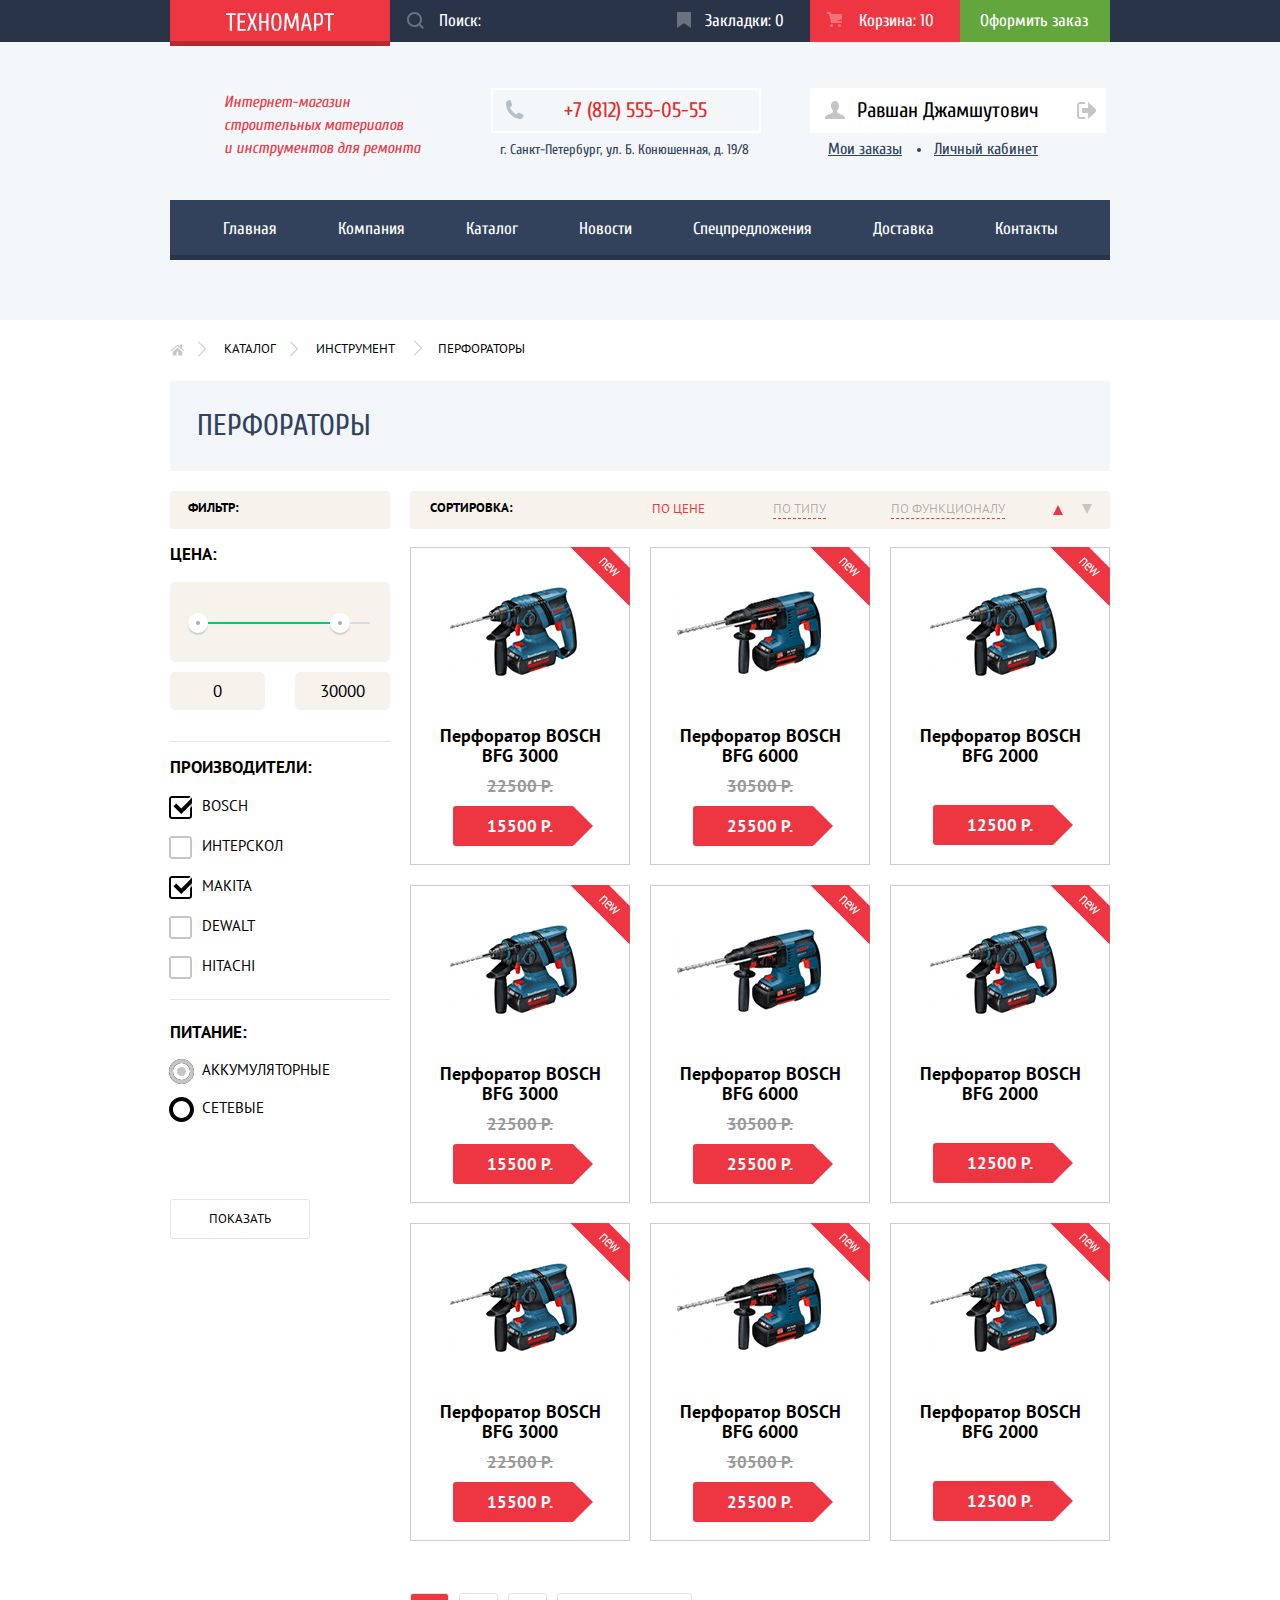
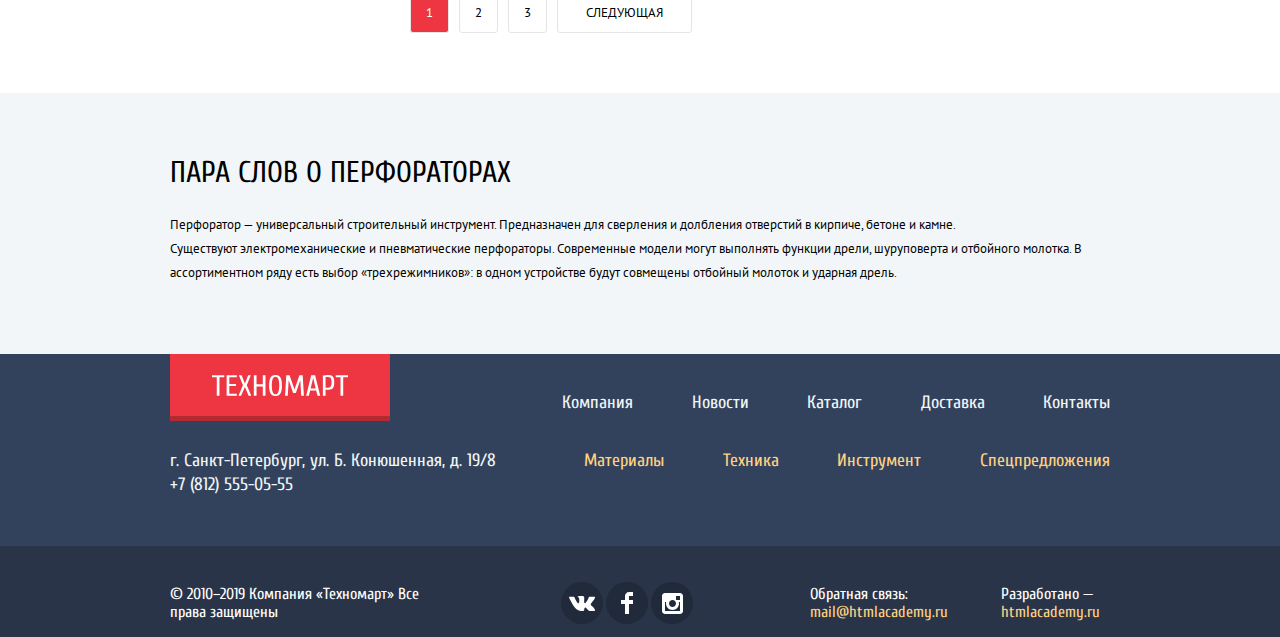
==== commit e8c14dc9: "Исправление замечаний" ====
--- a/catalog.html
+++ b/catalog.html
@@ -17,7 +17,7 @@
         <form class="site-navigation-list__form-search form-search" action="https://echo.htmlacademy.ru" method="get">
           <input class="form-search__input" type="search" name="question" placeholder="Поиск:" id="form-search-question">
           <label class="visually-hidden" for="form-search-question">Поисковая строка</label>
-          <span class="search-image"></span>
+          <button class="search-image" type="submit"></button>
         </form>
         <ul class="site-navigation__list site-navigation-list">
           <li class="site-navigation-list__item"><a class="site-navigation-list__link" href="#">Закладки: 0</a></li>
@@ -32,7 +32,7 @@
         строительных материалов
         и&nbsp;инструментов для ремонта</h2>
       <div class="main-header-catalog__wrapper telephone-and-address">
-        <p><a class="main-header__telephone-number" href="#">+7 (812) 555-05-55</a></p>
+        <p><a class="main-header__telephone-number" href="tel:+78125550555">+7 (812) 555-05-55</a></p>
         <p class="main-header__address">г. Санкт-Петербург, ул. Б. Конюшенная, д. 19/8</p>
       </div>
       <section class="main-header__account main-header-account">
@@ -70,237 +70,240 @@
     </ul>
 
     <h1 class="container__title">Перфораторы</h1>
-    <div class="catalog-main-sorting">
-      <div class="filter-and-sorting">
-        <section class="container__filter filter">
-          <div class="filter__name name">
-            <h2 class="name__title">Фильтр:</h2>
-          </div>
-
-          <form method="get" action="https://echo.htmlacademy.ru">
-            <fieldset class="pricecount">
-              <legend>Цена:</legend>
-              <div class="range-filter">
-                <div class="range-controls">
-                  <div class="scale">
-                    <div class="bar"></div>
+    <div class="filter-and-pagination">
+      <div class="catalog-main-sorting">
+        <div class="filter-and-sorting">
+          <section class="container__filter filter">
+            <div class="filter__name name">
+              <h2 class="name__title">Фильтр:</h2>
+            </div>
+            <form class="filter-manufacturers__form filter-manufacturers-form" method="get" action="https://echo.htmlacademy.ru">
+              <fieldset class="pricecount">
+                <legend>Цена:</legend>
+                <div class="range-filter">
+                  <div class="range-controls">
+                    <div class="scale">
+                      <div class="bar"></div>
+                    </div>
+                    <div class="toggle toggle-min"></div>
+                    <div class="toggle toggle-max"></div>
                   </div>
-                  <div class="toggle toggle-min"></div>
-                  <div class="toggle toggle-max"></div>
+                  <div class="price-controls">
+                    <label class="min-price"><input name="min-price" type="text" value="0"></label>
+                    <label class="max-price"><input name="max-price" type="text" value="30000"></label>
+                  </div>
                 </div>
-                <div class="price-controls">
-                  <label class="min-price"><input name="min-price" type="text" value="0"></label>
-                  <label class="max-price"><input name="max-price" type="text" value="30000"></label>
-                </div>
-              </div>
-            </fieldset>
-          </form>
-          <div class="pricecount-line"></div>
-        </section>
-        <section class="container__filter-manufacturers filter-manufacturers">
-          <h2 class="visually-hidden">Производители и питание</h2>
-          <form class="filter-manufacturers__form filter-manufacturers-form" method="get" action="https://echo.htmlacademy.ru">
-            <fieldset class="filter-manufacturers-form__fieldset fieldset">
-              <legend class="fieldset__legend">Производители:</legend>
-              <ul class="filter-manufacturers-form__checkbox-list checkbox-list">
-                <li class="checkbox-list__item">
-                  <input class="filter-manufacturers-form__input" type="checkbox" name="BOSCH" id="filter-bosch" checked>
-                  <label class="filter-manufacturers-form__label" for="filter-bosch">Bosch</label>
-                </li>
-                <li class="checkbox-list__item">
-                  <input class="filter-manufacturers-form__input" type="checkbox" name="interskol" id="filter-interskol">
-                  <label class="filter-manufacturers-form__label" for="filter-interskol">Интерскол</label>
-                </li>
-                <li class="checkbox-list__item">
-                  <input class="filter-manufacturers-form__input" type="checkbox" name="makita" id="filter-makita" checked>
-                  <label class="filter-manufacturers-form__label" for="filter-makita">Makita</label>
-                </li>
-                <li class="checkbox-list__item">
-                  <input class="filter-manufacturers-form__input" type="checkbox" name="dewalt" id="filter-dewalt">
-                  <label class="filter-manufacturers-form__label" for="filter-dewalt">Dewalt</label>
-                </li>
-                <li class="checkbox-list__item">
-                  <input class="filter-manufacturers-form__input" type="checkbox" name="hitachi" id="filter-hitachi">
-                  <label class="filter-manufacturers-form__label" for="filter-hitachi">Hitachi</label>
-                </li>
-              </ul>
+              </fieldset>
+              <div class="pricecount-line"></div>
+              <fieldset class="filter-manufacturers-form__fieldset fieldset">
+                <legend class="fieldset__legend">Производители:</legend>
+                <ul class="filter-manufacturers-form__checkbox-list checkbox-list">
+                  <li class="checkbox-list__item">
+                    <input class="filter-manufacturers-form__input" type="checkbox" name="BOSCH" id="filter-bosch" checked>
+                    <label class="filter-manufacturers-form__label" for="filter-bosch">Bosch</label>
+                  </li>
+                  <li class="checkbox-list__item">
+                    <input class="filter-manufacturers-form__input" type="checkbox" name="interskol" id="filter-interskol">
+                    <label class="filter-manufacturers-form__label" for="filter-interskol">Интерскол</label>
+                  </li>
+                  <li class="checkbox-list__item">
+                    <input class="filter-manufacturers-form__input" type="checkbox" name="makita" id="filter-makita" checked>
+                    <label class="filter-manufacturers-form__label" for="filter-makita">Makita</label>
+                  </li>
+                  <li class="checkbox-list__item">
+                    <input class="filter-manufacturers-form__input" type="checkbox" name="dewalt" id="filter-dewalt">
+                    <label class="filter-manufacturers-form__label" for="filter-dewalt">Dewalt</label>
+                  </li>
+                  <li class="checkbox-list__item">
+                    <input class="filter-manufacturers-form__input" type="checkbox" name="hitachi" id="filter-hitachi">
+                    <label class="filter-manufacturers-form__label" for="filter-hitachi">Hitachi</label>
+                  </li>
+                </ul>
+              </fieldset>
               <div class="checkbox-line"></div>
-            </fieldset>
-            <fieldset class="filter-manufacturers-form__fieldset fieldset-radio">
-              <legend class="fieldset__legend">Питание:</legend>
-              <ul class="filter-manufacturers-form__radio-list radio-list">
-                <li class="radio-list__item">
-                  <input class="radio-manufacturers-form__input" type="radio" name="supply-group" value="rechargeable" id="filter-recharge" checked>
-                  <label class="radio-manufacturers-form__label" for="filter-recharge">Аккумуляторные</label>
-                </li>
-                <li class="radio-list__item">
-                  <input class="radio-manufacturers-form__input" type="radio" name="supply-group" value="networked" id="filter-networked">
-                  <label class="radio-manufacturers-form__label" for="filter-networked">Сетевые</label>
-                </li>
-              </ul>
-            </fieldset>
-            <button class="filter-manufacturers-form__button" type="submit">Показать</button>
-          </form>
-        </section>
-      </div>
-      <div class="sorting-and-cards">
-        <section class="container__filter-sorting filter-sorting">
-          <h2 class="filter-sorting__title">Сортировка:</h2>
-          <ul class="filter-sorting__list filter-sorting-list">
-            <li class="filter-sorting-list__item"><a class="filter-sorting-list__link-active" href="#">По цене</a></li>
-            <li class="filter-sorting-list__item"><a class="filter-sorting-list__link" href="#">По типу</a></li>
-            <li class="filter-sorting-list__item"><a class="filter-sorting-list__link" href="#">По функционалу</a></li>
-            <li class="filter-sorting-list__item"><a class="filter-sorting-list__link" href="#" aria-label="Кнопка сортировки вверх"></a></li>
-            <li class="filter-sorting-list__item"><a class="filter-sorting-list__link" href="#" aria-label="Кнопка сортировки вниз"></a></li>
-          </ul>
-        </section>
-        <section class="container__catalog-common container-catalog-goods">
-          <h2 class="visually-hidden">Список перфораторов</h2>
-          <ul class="catalog-goods__list  catalog-goods-list">
-            <li class="catalog-goods-list__item">
-              <p class="flag-new">Новинка</p>
-              <p class="catalog-goods-list__button">
-                <button class="catalog-goods-list__buy-button" type="button" name="button-buy">Купить</button>
-                <button class="catalog-goods-list__bookmarks-button" type="button" name="button-to-bookmarks">В закладки</button>
-              </p>
-              <a class="image-block__link" href="catalog-item.html">
-                <img class="image-block__image" src="img/perforator-2.png" alt="Перфоратор BOSCH BFG 9000" width="218" height="170"></a>
-              <h3 class="catalog-goods-list__text-block text-block">
-                Перфоратор BOSCH BFG 3000
-              </h3>
-              <div class="price__old">22500 Р.</div>
-              <div class="price__actual">15500 Р.</div>
-
-            </li>
-
-            <li class="catalog-goods-list__item">
-              <p class="flag-new">Новинка</p>
-              <p class="catalog-goods-list__button">
-                <button class="catalog-goods-list__buy-button" type="button" name="button-buy">Купить</button>
-                <button class="catalog-goods-list__bookmarks-button" type="button" name="button-to-bookmarks">В закладки</button>
-              </p>
-              <a class="image-block__link" href="catalog-item.html">
-                <img class="image-block__image" src="img/perforator-3.png" alt="Перфоратор BOSCH BFG 9000" width="218" height="170"></a>
-              <h3 class="catalog-goods-list__text-block text-block">
-                Перфоратор BOSCH BFG 6000
-              </h3>
-              <div class="price__old">30500 Р.</div>
-              <div class="price__actual">25500 Р.</div>
-
-            </li>
-
-            <li class="catalog-goods-list__item">
-              <p class="flag-new">Новинка</p>
-              <p class="catalog-goods-list__button">
-                <button class="catalog-goods-list__buy-button" type="button" name="button-buy">Купить</button>
-                <button class="catalog-goods-list__bookmarks-button" type="button" name="button-to-bookmarks">В закладки</button>
-              </p>
-              <a class="image-block__link" href="catalog-item.html">
-                <img class="image-block__image" src="img/perforator-4.png" alt="Перфоратор BOSCH BFG 9000" width="218" height="170"></a>
-              <h3 class="catalog-goods-list__text-block text-block">
-                Перфоратор BOSCH BFG 2000
-              </h3>
-              <div class="price__actual non-discount">12500 Р.</div>
-
-            </li>
-
-            <li class="catalog-goods-list__item">
-              <p class="flag-new">Новинка</p>
-              <p class="catalog-goods-list__button">
-                <button class="catalog-goods-list__buy-button" type="button" name="button-buy">Купить</button>
-                <button class="catalog-goods-list__bookmarks-button" type="button" name="button-to-bookmarks">В закладки</button>
-              </p>
-              <a class="image-block__link" href="catalog-item.html">
-                <img class="image-block__image" src="img/perforator-2.png" alt="Перфоратор BOSCH BFG 9000" width="218" height="170"></a>
-              <h3 class="catalog-goods-list__text-block text-block">
-                Перфоратор BOSCH BFG 3000
-              </h3>
-              <div class="price__old">22500 Р.</div>
-              <div class="price__actual">15500 Р.</div>
-
-            </li>
-
-            <li class="catalog-goods-list__item">
-              <p class="flag-new">Новинка</p>
-              <p class="catalog-goods-list__button">
-                <button class="catalog-goods-list__buy-button" type="button" name="button-buy">Купить</button>
-                <button class="catalog-goods-list__bookmarks-button" type="button" name="button-to-bookmarks">В закладки</button>
-              </p>
-              <a class="image-block__link" href="catalog-item.html">
-                <img class="image-block__image" src="img/perforator-3.png" alt="Перфоратор BOSCH BFG 9000" width="218" height="170"></a>
-              <h3 class="catalog-goods-list__text-block text-block">
-                Перфоратор BOSCH BFG 6000
-              </h3>
-              <div class="price__old">30500 Р.</div>
-              <div class="price__actual">25500 Р.</div>
-
-            </li>
-
-            <li class="catalog-goods-list__item">
-              <p class="flag-new">Новинка</p>
-              <p class="catalog-goods-list__button">
-                <button class="catalog-goods-list__buy-button" type="button" name="button-buy">Купить</button>
-                <button class="catalog-goods-list__bookmarks-button" type="button" name="button-to-bookmarks">В закладки</button>
-              </p>
-              <a class="image-block__link" href="catalog-item.html">
-                <img class="image-block__image" src="img/perforator-4.png" alt="Перфоратор BOSCH BFG 9000" width="218" height="170"></a>
-              <h3 class="catalog-goods-list__text-block text-block">
-                Перфоратор BOSCH BFG 2000
-              </h3>
-              <div class="price__actual non-discount">12500 Р.</div>
-
-            </li>
-
-            <li class="catalog-goods-list__item">
-              <p class="flag-new">Новинка</p>
-              <p class="catalog-goods-list__button">
-                <button class="catalog-goods-list__buy-button" type="button" name="button-buy">Купить</button>
-                <button class="catalog-goods-list__bookmarks-button" type="button" name="button-to-bookmarks">В закладки</button>
-              </p>
-              <a class="image-block__link" href="catalog-item.html">
-                <img class="image-block__image" src="img/perforator-2.png" alt="Перфоратор BOSCH BFG 9000" width="218" height="170"></a>
-              <h3 class="catalog-goods-list__text-block text-block">
-                Перфоратор BOSCH BFG 3000
-              </h3>
-              <div class="price__old">22500 Р.</div>
-              <div class="price__actual">15500 Р.</div>
-            </li>
-
-            <li class="catalog-goods-list__item">
-              <p class="flag-new">Новинка</p>
-              <p class="catalog-goods-list__button">
-                <button class="catalog-goods-list__buy-button" type="button" name="button-buy">Купить</button>
-                <button class="catalog-goods-list__bookmarks-button" type="button" name="button-to-bookmarks">В закладки</button>
-              </p>
-              <a class="image-block__link" href="catalog-item.html">
-                <img class="image-block__image" src="img/perforator-3.png" alt="Перфоратор BOSCH BFG 9000" width="218" height="170"></a>
-              <h3 class="catalog-goods-list__text-block text-block">
-                Перфоратор BOSCH BFG 6000
-              </h3>
-              <div class="price__old">30500 Р.</div>
-              <div class="price__actual">25500 Р.</div>
-            </li>
-
-            <li class="catalog-goods-list__item">
-              <p class="flag-new">Новинка</p>
-              <p class="catalog-goods-list__button">
-                <button class="catalog-goods-list__buy-button" type="button" name="button-buy">Купить</button>
-                <button class="catalog-goods-list__bookmarks-button" type="button" name="button-to-bookmarks">В закладки</button>
-              </p>
-              <a class="image-block__link" href="catalog-item.html">
-                <img class="image-block__image" src="img/perforator-4.png" alt="Перфоратор BOSCH BFG 9000" width="218" height="170"></a>
-              <h3 class="catalog-goods-list__text-block text-block">
-                Перфоратор BOSCH BFG 2000
-              </h3>
-              <div class="price__actual non-discount">12500 Р.</div>
-            </li>
-          </ul>
-        </section>
-      </div>
-    </div>
-    <section class="container__pagination pagination">
+              <fieldset class="filter-manufacturers-form__fieldset fieldset-radio">
+                <legend class="fieldset__legend">Питание:</legend>
+                <ul class="filter-manufacturers-form__radio-list radio-list">
+                  <li class="radio-list__item">
+                    <input class="radio-manufacturers-form__input" type="radio" name="supply-group" value="rechargeable" id="filter-recharge" checked>
+                    <label class="radio-manufacturers-form__label" for="filter-recharge">Аккумуляторные</label>
+                  </li>
+                  <li class="radio-list__item">
+                    <input class="radio-manufacturers-form__input" type="radio" name="supply-group" value="networked" id="filter-networked">
+                    <label class="radio-manufacturers-form__label" for="filter-networked">Сетевые</label>
+                  </li>
+                </ul>
+              </fieldset>
+              <button class="filter-manufacturers-form__button" type="submit">Показать</button>
+            </form>
+          </section>
+        </div>
+        <div class="sorting-and-cards">
+          <section class="container__filter-sorting filter-sorting">
+            <h2 class="filter-sorting__title">Сортировка:</h2>
+            <ul class="filter-sorting__list filter-sorting-list">
+              <li class="filter-sorting-list__item"><a class="filter-sorting-list__link-active" href="#">По цене</a></li>
+              <li class="filter-sorting-list__item"><a class="filter-sorting-list__link" href="#">По типу</a></li>
+              <li class="filter-sorting-list__item"><a class="filter-sorting-list__link" href="#">По функционалу</a></li>
+              <li class="filter-sorting-list__item"><a class="filter-sorting-list__link" href="#" aria-label="Кнопка сортировки вверх"></a></li>
+              <li class="filter-sorting-list__item"><a class="filter-sorting-list__link" href="#" aria-label="Кнопка сортировки вниз"></a></li>
+            </ul>
+          </section>
+          <section class="container__catalog-common container-catalog-goods">
+            <h2 class="visually-hidden">Список перфораторов</h2>
+            <ul class="catalog-goods__list  catalog-goods-list">
+              <li class="catalog-goods-list__item">
+                <p class="flag-new">Новинка</p>
+                <p class="catalog-goods-list__button">
+                  <button class="catalog-goods-list__buy-button" type="button" name="button-buy">Купить</button>
+                  <button class="catalog-goods-list__bookmarks-button" type="button" name="button-to-bookmarks">В закладки</button>
+                </p>
+                <img class="image-block__image" src="img/perforator-2.png" alt="Перфоратор BOSCH BFG 9000" width="218" height="170">
+                <a class="image-block__link" href="catalog-item.html">
+                  <h3 class="catalog-goods-list__text-block text-block">
+                    Перфоратор BOSCH BFG 3000
+                  </h3>
+                </a>
+                <div class="price__old">22500 Р.</div>
+                <div class="price__actual">15500 Р.</div>
+
+              </li>
+
+              <li class="catalog-goods-list__item">
+                <p class="flag-new">Новинка</p>
+                <p class="catalog-goods-list__button">
+                  <button class="catalog-goods-list__buy-button" type="button" name="button-buy">Купить</button>
+                  <button class="catalog-goods-list__bookmarks-button" type="button" name="button-to-bookmarks">В закладки</button>
+                </p>
+
+                <img class="image-block__image" src="img/perforator-3.png" alt="Перфоратор BOSCH BFG 9000" width="218" height="170">
+                <a class="image-block__link" href="catalog-item.html">
+                  <h3 class="catalog-goods-list__text-block text-block">
+                    Перфоратор BOSCH BFG 6000
+                  </h3>
+                </a>
+                <div class="price__old">30500 Р.</div>
+                <div class="price__actual">25500 Р.</div>
+
+              </li>
+
+              <li class="catalog-goods-list__item">
+                <p class="flag-new">Новинка</p>
+                <p class="catalog-goods-list__button">
+                  <button class="catalog-goods-list__buy-button" type="button" name="button-buy">Купить</button>
+                  <button class="catalog-goods-list__bookmarks-button" type="button" name="button-to-bookmarks">В закладки</button>
+                </p>
+                <img class="image-block__image" src="img/perforator-4.png" alt="Перфоратор BOSCH BFG 9000" width="218" height="170">
+                <a class="image-block__link" href="catalog-item.html">
+                  <h3 class="catalog-goods-list__text-block text-block">
+                    Перфоратор BOSCH BFG 2000
+                  </h3>
+                </a>
+                <div class="price__actual non-discount">12500 Р.</div>
+              </li>
+
+              <li class="catalog-goods-list__item">
+                <p class="flag-new">Новинка</p>
+                <p class="catalog-goods-list__button">
+                  <button class="catalog-goods-list__buy-button" type="button" name="button-buy">Купить</button>
+                  <button class="catalog-goods-list__bookmarks-button" type="button" name="button-to-bookmarks">В закладки</button>
+                </p>
+                <img class="image-block__image" src="img/perforator-2.png" alt="Перфоратор BOSCH BFG 9000" width="218" height="170">
+                <a class="image-block__link" href="catalog-item.html">
+                  <h3 class="catalog-goods-list__text-block text-block">
+                    Перфоратор BOSCH BFG 3000
+                  </h3>
+                </a>
+                <div class="price__old">22500 Р.</div>
+                <div class="price__actual">15500 Р.</div>
+
+              </li>
+
+              <li class="catalog-goods-list__item">
+                <p class="flag-new">Новинка</p>
+                <p class="catalog-goods-list__button">
+                  <button class="catalog-goods-list__buy-button" type="button" name="button-buy">Купить</button>
+                  <button class="catalog-goods-list__bookmarks-button" type="button" name="button-to-bookmarks">В закладки</button>
+                </p>
+                <img class="image-block__image" src="img/perforator-3.png" alt="Перфоратор BOSCH BFG 9000" width="218" height="170">
+                <a class="image-block__link" href="catalog-item.html">
+                  <h3 class="catalog-goods-list__text-block text-block">
+                    Перфоратор BOSCH BFG 6000
+                  </h3>
+                </a>
+                <div class="price__old">30500 Р.</div>
+                <div class="price__actual">25500 Р.</div>
+
+              </li>
+
+              <li class="catalog-goods-list__item">
+                <p class="flag-new">Новинка</p>
+                <p class="catalog-goods-list__button">
+                  <button class="catalog-goods-list__buy-button" type="button" name="button-buy">Купить</button>
+                  <button class="catalog-goods-list__bookmarks-button" type="button" name="button-to-bookmarks">В закладки</button>
+                </p>
+                <img class="image-block__image" src="img/perforator-4.png" alt="Перфоратор BOSCH BFG 9000" width="218" height="170">
+                <a class="image-block__link" href="catalog-item.html">
+                  <h3 class="catalog-goods-list__text-block text-block">
+                    Перфоратор BOSCH BFG 2000
+                  </h3>
+                </a>
+                <div class="price__actual non-discount">12500 Р.</div>
+
+              </li>
+
+              <li class="catalog-goods-list__item">
+                <p class="flag-new">Новинка</p>
+                <p class="catalog-goods-list__button">
+                  <button class="catalog-goods-list__buy-button" type="button" name="button-buy">Купить</button>
+                  <button class="catalog-goods-list__bookmarks-button" type="button" name="button-to-bookmarks">В закладки</button>
+                </p>
+                <img class="image-block__image" src="img/perforator-2.png" alt="Перфоратор BOSCH BFG 9000" width="218" height="170">
+                <a class="image-block__link" href="catalog-item.html">
+                  <h3 class="catalog-goods-list__text-block text-block">
+                    Перфоратор BOSCH BFG 3000
+                  </h3>
+                </a>
+                <div class="price__old">22500 Р.</div>
+                <div class="price__actual">15500 Р.</div>
+              </li>
+
+              <li class="catalog-goods-list__item">
+                <p class="flag-new">Новинка</p>
+                <p class="catalog-goods-list__button">
+                  <button class="catalog-goods-list__buy-button" type="button" name="button-buy">Купить</button>
+                  <button class="catalog-goods-list__bookmarks-button" type="button" name="button-to-bookmarks">В закладки</button>
+                </p>
+                <img class="image-block__image" src="img/perforator-3.png" alt="Перфоратор BOSCH BFG 9000" width="218" height="170">
+                <a class="image-block__link" href="catalog-item.html">
+                  <h3 class="catalog-goods-list__text-block text-block">
+                    Перфоратор BOSCH BFG 6000
+                  </h3>
+                </a>
+                <div class="price__old">30500 Р.</div>
+                <div class="price__actual">25500 Р.</div>
+              </li>
+
+              <li class="catalog-goods-list__item">
+                <p class="flag-new">Новинка</p>
+                <p class="catalog-goods-list__button">
+                  <button class="catalog-goods-list__buy-button" type="button" name="button-buy">Купить</button>
+                  <button class="catalog-goods-list__bookmarks-button" type="button" name="button-to-bookmarks">В закладки</button>
+                </p>
+                <img class="image-block__image" src="img/perforator-4.png" alt="Перфоратор BOSCH BFG 9000" width="218" height="170">
+                <a class="image-block__link" href="catalog-item.html">
+                  <h3 class="catalog-goods-list__text-block text-block">
+                    Перфоратор BOSCH BFG 2000
+                  </h3>
+                </a>
+                <div class="price__actual non-discount">12500 Р.</div>
+              </li>
+            </ul>
+          </section>
+        </div>
+      </div>
+      <!-- <section class="container__pagination pagination"> -->
       <div class="pagination__wrapper">
-        <h2 class="visually-hidden">Переход по страницам</h2>
         <ul class="pagination__list pagination-list">
           <li class="pagination-list__item-current"><a class="pagination-list__link-current">1</a></li>
           <li class="pagination-list__item"><a class="pagination-list__link" href="#">2</a></li>
@@ -308,7 +311,8 @@
           <li class="pagination-list__item"><a class="pagination-list__link" href="#">Следующая</a></li>
         </ul>
       </div>
-    </section>
+    </div>
+
     <article class="container__perforator-description perforator-description">
       <div class="perforator__wrapper">
         <h2 class="perforator-description__title">Пара слов о перфораторах</h2>
@@ -331,7 +335,7 @@
         </ul>
       </nav>
       <div class="main-footer__address-and-navigation address-and-navigation">
-        <p class="main-footer__address">г. Санкт-Петербург, ул. Б. Конюшенная, д. 19/8 +7 (812) 555-05-55</p>
+        <a class="main-footer__address" href="tel:78125550555">г. Санкт-Петербург, ул. Б. Конюшенная, д. 19/8 +7 (812) 555-05-55</a>
         <nav class="main-footer__products-navigation products-navigation">
           <ul class="products-navigation__list products-navigation-list">
             <li class="products-navigation-list__item"><a class="products-navigation-list__link" href="#">Материалы</a></li>
@@ -382,7 +386,7 @@
     </div>
   </footer>
 
-  <section class="cart">
+  <section class="modal cart">
     <h2 class="visually-hidden">Товар</h2>
     <div class="cart__wrapper">
       <button class="form-close-button" type="button" aria-label="Закрыть"></button>
--- a/css/stylesheet.css
+++ b/css/stylesheet.css
@@ -102,6 +102,7 @@
 }
 
 .form-search {
+  line-height: 42px;
   position: relative;
   height: 100%;
   margin: 0;
@@ -112,7 +113,7 @@
   min-height: 42px;
   padding-right: 5px;
   padding-left: 49px;
-  color: #000000;
+  color: #ffffff;
   border: 0 none;
   background-color: #293449;
 }
@@ -583,7 +584,10 @@
   font-size: 18px;
   font-weight: 400;
   line-height: 24px;
+  display: block;
   width: 335px;
+  margin-top: 18px;
+  margin-bottom: 19px;
   color: #f1f5f7;
 }
 
@@ -1007,20 +1011,36 @@
 }
 
 .switcher-1 {
+  position: absolute;
+  z-index: 10;
   bottom: 36px;
   left: 294px;
+  width: 10px;
+  height: 10px;
+  cursor: pointer;
+  border-radius: 50%;
+  background-color: #ffffff;
 }
 
 .switcher-2 {
+  position: absolute;
+  z-index: 10;
   right: 295px;
   bottom: 36px;
-}
-
-.switcher-active {
-  position: absolute;
-  z-index: 11;
-  width: 8px;
-  height: 8px;
+  width: 10px;
+  height: 10px;
+  cursor: pointer;
+  border-radius: 50%;
+  background-color: #ffffff;
+}
+
+.switcher-2::before {
+  position: absolute;
+  z-index: 10;
+  right: 2px;
+  bottom: 2px;
+  width: 6px;
+  height: 6px;
   content: "";
   border-radius: 50%;
   background-color: #ee3643;
@@ -1203,7 +1223,20 @@
 }
 
 .service-slide {
+  position: relative;
   margin-right: 78px;
+}
+
+.service-slide::before {
+  position: absolute;
+  top: -35px;
+  right: 0;
+  width: 10px;
+  height: 272px;
+  content: "";
+  background-image: url("../img/service-shadow.png");
+  background-repeat: no-repeat;
+  background-position: 0 0;
 }
 
 .service-slide-list__button-active {
@@ -1424,7 +1457,7 @@
 }
 
 .main-account-list__item:nth-child(1) a {
-  margin-right: 30px;
+  margin-right: 32px;
   padding-left: 18px;
 }
 
@@ -1458,6 +1491,7 @@
 .breadcrumbs-list__image {
   width: 14px;
   height: 12px;
+  margin-top: 4px;
 }
 
 .breadcrumbs-list__item {
@@ -1465,8 +1499,12 @@
   font-size: 13px;
   line-height: 18px;
   position: relative;
-  padding-right: 41px;
-  text-transform: uppercase;
+  padding-right: 40px;
+  text-transform: uppercase;
+}
+
+.breadcrumbs-list__item:last-child {
+  margin-left: 3px;
 }
 
 .breadcrumbs-list__item:last-child::before {
@@ -1612,6 +1650,16 @@
   background-position: 0 0;
 }
 
+.filter-manufacturers-form__input:focus + label {
+  -webkit-box-shadow: 0 0 0 1px #ee3643;
+  box-shadow: 0 0 0 1px #ee3643;
+}
+
+[type="radio"]:focus + label {
+  -webkit-box-shadow: 0 0 0 1px #ee3643;
+  box-shadow: 0 0 0 1px #ee3643;
+}
+
 .filter-manufacturers-form__input:hover + label::before {
   background-image: url("../img/svg/checkbox-off-hover.svg");
 }
@@ -1642,7 +1690,7 @@
 
 .checkbox-line {
   width: 220px;
-  height: 2px;
+  height: 1px;
   margin-bottom: 17px;
   background: #e5e5e5;
 }
@@ -1652,7 +1700,7 @@
   font-family: "PT Sans", "Arial", sans-serif;
   font-size: 15px;
   line-height: 20px;
-  margin-bottom: 21px;
+  margin-bottom: 23px;
   text-transform: uppercase;
 }
 
@@ -1671,14 +1719,15 @@
 }
 
 .radio-list__item {
-  margin-bottom: 6px;
-  padding-top: 14px;
+  margin-bottom: 5px;
+  padding-top: 11px;
   padding-left: 32px;
 }
 
 .radio-list__item label {
   position: relative;
   display: block;
+  padding-top: 2px;
   cursor: pointer;
   -webkit-user-select: none;
   -moz-user-select: none;
@@ -1688,7 +1737,7 @@
 
 .radio-manufacturers-form__input + label::before {
   position: absolute;
-  top: 0;
+  top: 1px;
   left: -33px;
   width: 25px;
   height: 25px;
@@ -1708,7 +1757,7 @@
 
 .radio-manufacturers-form__input:checked + label::after {
   position: absolute;
-  top: 0;
+  top: 1px;
   left: -33px;
   width: 25px;
   height: 25px;
@@ -1729,7 +1778,7 @@
 .fieldset__legend {
   font-family: "PT Sans", "Arial", sans-serif;
   font-size: 17px;
-  font-weight: bold;
+  font-weight: 700;
   line-height: 30px;
   display: block;
   margin: 0;
@@ -1762,7 +1811,7 @@
   line-height: 20px;
   display: block;
   max-width: 170px;
-  margin: 0 auto 10px;
+  margin: 0 auto 11px;
   color: #000000;
 }
 
@@ -1771,7 +1820,7 @@
   font-size: 17px;
   font-weight: bold;
   line-height: 18px;
-  margin-bottom: 12px;
+  margin-bottom: 11px;
   text-decoration: line-through;
   text-transform: uppercase;
   color: #999999;
@@ -1804,7 +1853,7 @@
 }
 
 .non-discount {
-  margin-top: 40px;
+  margin-top: 39px;
 }
 
 .catalog-goods {
@@ -1947,7 +1996,9 @@
 }
 
 .name {
-  margin-bottom: 12px;
+  height: 38px;
+  margin-bottom: 10px;
+  border-radius: 2px;
   background-color: #f7f3ec;
 }
 
@@ -1956,9 +2007,9 @@
   font-size: 13px;
   line-height: 18px;
   margin: 0;
-  padding-top: 10px;
+  padding-top: 8px;
   padding-bottom: 10px;
-  padding-left: 20px;
+  padding-left: 18px;
   text-transform: uppercase;
   color: #000000;
 }
@@ -1971,7 +2022,7 @@
 
 .range-filter {
   width: 220px;
-  margin-top: 15px;
+  margin-top: 13px;
 }
 
 .pricecount legend {
@@ -1987,7 +2038,7 @@
   position: relative;
   width: 100%;
   height: 80px;
-  margin-bottom: 9px;
+  margin-bottom: 10px;
   padding-top: 40px;
   padding-right: 20px;
   padding-left: 20px;
@@ -2034,7 +2085,7 @@
 }
 
 .price-controls label {
-  font-size: 16px;
+  font-size: 17px;
   display: inline-block;
   width: 50%;
   vertical-align: center;
@@ -2045,7 +2096,7 @@
   font-family: "PT Sans", "Arial", sans-serif;
   font-size: 17px;
   font-weight: 400;
-  line-height: 30px;
+  line-height: 18px;
   width: 95px;
   height: 38px;
   padding: 8px 10px;
@@ -2062,14 +2113,28 @@
 
 .min-price input,
 .max-price input {
+  margin: 0;
   text-align: center;
 }
 
 .pricecount-line {
   width: 220px;
-  height: 2px;
-  margin-bottom: 15px;
+  height: 1px;
+  margin-top: 31px;
+  margin-bottom: 10px;
   background: #e5e5e5;
+}
+
+.filter-and-pagination {
+  display: -webkit-box;
+  display: -ms-flexbox;
+  display: flex;
+  flex-direction: column;
+  width: 940px;
+  margin: 0 auto;
+  -webkit-box-orient: vertical;
+  -webkit-box-direction: normal;
+  -ms-flex-direction: column;
 }
 
 .catalog-main-sorting {
@@ -2097,7 +2162,9 @@
   display: -ms-flexbox;
   display: flex;
   width: 700px;
-  margin-bottom: 20px;
+  height: 38px;
+  margin-bottom: 18px;
+  border-radius: 2px;
   background-color: #f7f3ec;
 }
 
@@ -2105,7 +2172,10 @@
   font-family: "PT Sans", "Arial", sans-serif;
   font-size: 13px;
   line-height: 18px;
-  padding-right: 140px;
+  margin: 0;
+  padding-top: 8px;
+  padding-right: 139px;
+  padding-bottom: 8px;
   padding-left: 20px;
   text-transform: uppercase;
   color: #000000;
@@ -2136,14 +2206,14 @@
 
 .filter-sorting-list__item:nth-child(4) a::before {
   position: absolute;
-  top: 11px;
-  right: -4px;
+  top: 9px;
+  right: -3px;
   content: "";
   -webkit-transform: rotate(180deg);
   -ms-transform: rotate(180deg);
   transform: rotate(180deg);
   border: 5px solid transparent;
-  border-top: 10px solid #c5c5c5;
+  border-top: 10px solid #ee3643;
 }
 
 .filter-sorting-list__item:nth-child(5) {
@@ -2152,7 +2222,7 @@
 
 .filter-sorting-list__item:nth-child(5) a::before {
   position: absolute;
-  top: 15px;
+  top: 13px;
   right: 18px;
   content: "";
   border: 5px solid transparent;
@@ -2174,7 +2244,7 @@
   font-size: 13px;
   line-height: 18px;
   display: block;
-  padding-top: 10px;
+  padding-top: 9px;
   text-align: inherit;
   text-transform: uppercase;
   color: rgba(0, 0, 0, 0.3);
@@ -2201,21 +2271,18 @@
   font-size: 13px;
   line-height: 18px;
   display: block;
-  padding-top: 10px;
+  margin-right: 4px;
+  padding-top: 9px;
   text-align: inherit;
   text-transform: uppercase;
   color: #ee3643;
 }
 
 /* pagination */
-.pagination {
-  width: 940px;
-  margin: 0 auto 60px;
-}
-
 .pagination__wrapper {
   width: 285px;
-  margin-left: 239px;
+  margin-bottom: 60px;
+  margin-left: 240px;
 }
 
 .pagination-list {
@@ -2312,6 +2379,7 @@
 }
 
 .write-option-list {
+  position: relative;
   display: -webkit-box;
   display: -ms-flexbox;
   display: flex;
@@ -2326,7 +2394,7 @@
   position: absolute;
   z-index: 20;
   top: 8px;
-  right: 15px;
+  right: 12px;
   width: 21px;
   height: 21px;
   cursor: pointer;
@@ -2337,8 +2405,9 @@
   position: absolute;
   top: 0;
   width: 5px;
-  height: 22px;
+  height: 26px;
   content: "";
+  border-radius: 1px;
   background-color: #ee3643;
 }
 
@@ -2397,6 +2466,7 @@
   font-size: 13px;
   line-height: 18px;
   width: 460px;
+  height: 115px;
   margin-top: 10px;
   padding-top: 8px;
   padding-left: 15px;
@@ -2413,7 +2483,7 @@
 
 .form-write-us__button {
   width: 460px;
-  margin: 35px 0;
+  margin: 39px 0;
   padding: 10px 0;
   border-radius: 3px;
 }
@@ -2423,6 +2493,7 @@
   z-index: 100;
   top: 50%;
   left: 50%;
+  display: none;
   width: 940px;
   height: 446px;
 }
@@ -2462,7 +2533,6 @@
   z-index: 40;
   top: 50%;
   left: 50%;
-  display: none;
   width: 620px;
   min-height: 283px;
   -webkit-transform: translate(-50%, -50%);
@@ -2470,8 +2540,8 @@
   transform: translate(-50%, -50%);
   border-top: 7px solid #ee3643;
   background-color: #ffffff;
-  -webkit-box-shadow: 20px 0 40px rgba(41, 52, 73, 0.75);
-  box-shadow: 20px 0 40px rgba(41, 52, 73, 0.75);
+  -webkit-box-shadow: 0 20px 40px 0 rgba(41, 52, 73, 0.75);
+  box-shadow: 0 20px 40px 0 rgba(41, 52, 73, 0.75);
 }
 
 .cart__wrapper {
@@ -2520,7 +2590,7 @@
   display: block;
   width: 220px;
   margin: 37px 20px 37px 80px;
-  padding: 10px 60px 10px 61px;
+  padding: 11px 60px 10px 60px;
   border-radius: 3px;
 }
 
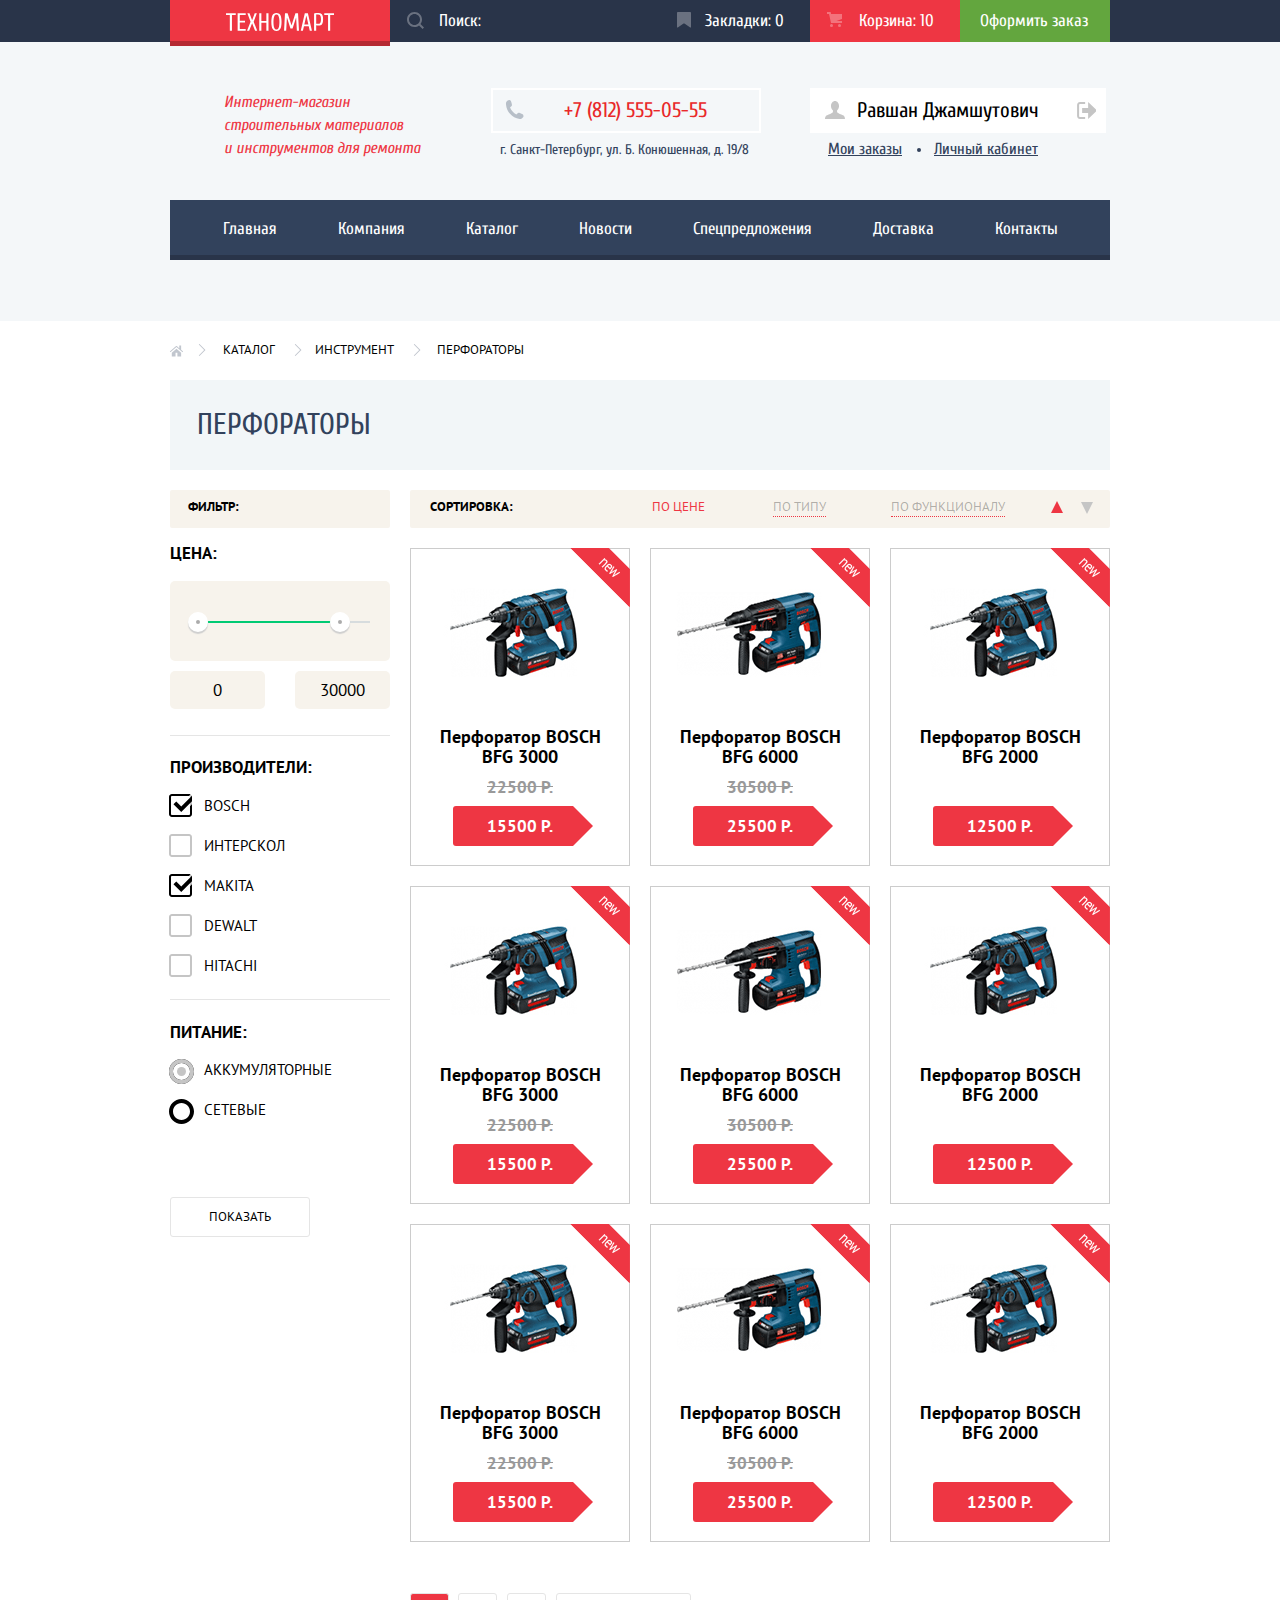
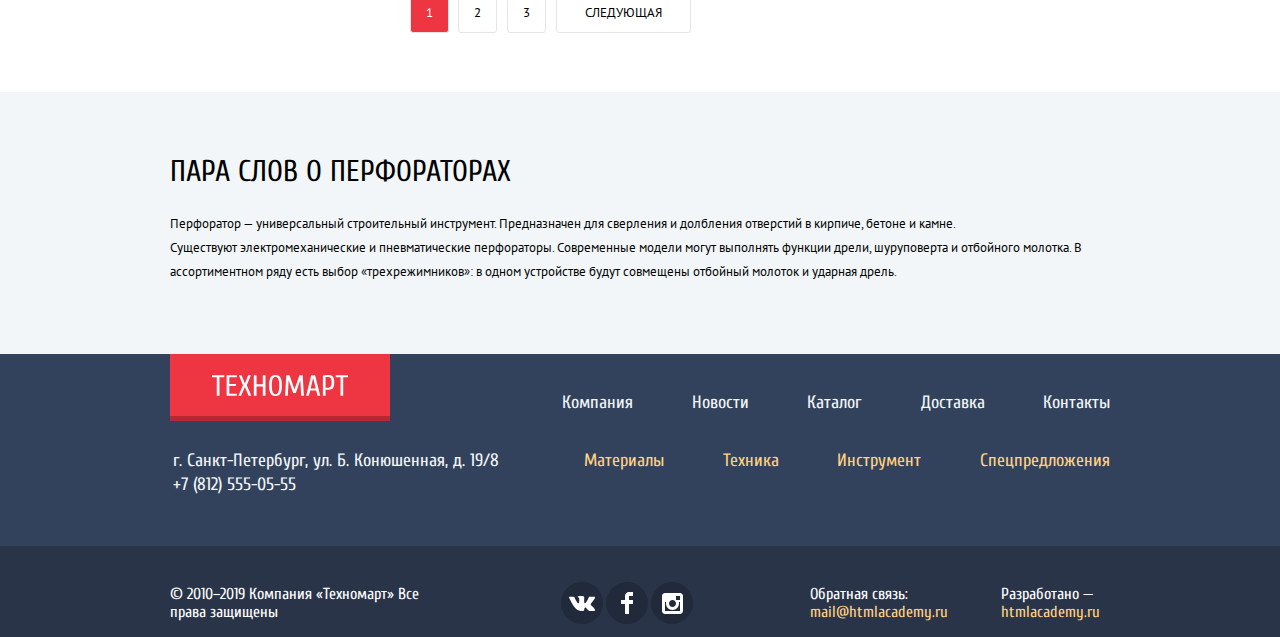
==== commit 5dabf4cc: "Модалки+замечания+js" ====
--- a/catalog.html
+++ b/catalog.html
@@ -300,17 +300,17 @@
               </li>
             </ul>
           </section>
+          <div class="pagination__wrapper">
+            <ul class="pagination__list pagination-list">
+              <li class="pagination-list__item-current"><a class="pagination-list__link-current">1</a></li>
+              <li class="pagination-list__item"><a class="pagination-list__link" href="#">2</a></li>
+              <li class="pagination-list__item"><a class="pagination-list__link" href="#">3</a></li>
+              <li class="pagination-list__item"><a class="pagination-list__link" href="#">Следующая</a></li>
+            </ul>
+          </div>
         </div>
       </div>
-      <!-- <section class="container__pagination pagination"> -->
-      <div class="pagination__wrapper">
-        <ul class="pagination__list pagination-list">
-          <li class="pagination-list__item-current"><a class="pagination-list__link-current">1</a></li>
-          <li class="pagination-list__item"><a class="pagination-list__link" href="#">2</a></li>
-          <li class="pagination-list__item"><a class="pagination-list__link" href="#">3</a></li>
-          <li class="pagination-list__item"><a class="pagination-list__link" href="#">Следующая</a></li>
-        </ul>
-      </div>
+
     </div>
 
     <article class="container__perforator-description perforator-description">
@@ -387,14 +387,12 @@
   </footer>
 
   <section class="modal cart">
-    <h2 class="visually-hidden">Товар</h2>
-    <div class="cart__wrapper">
-      <button class="form-close-button" type="button" aria-label="Закрыть"></button>
-      <p class="cart__text-successful">Товар добавлен в корзину!</p>
-      <div class="cart-order-place">
-        <a class="cart__button-order red-button" href="#">Оформить заказ</a>
-        <button class="cart__button-continue" type="button" name="continue-buying">Продолжить покупки</button>
-      </div>
+    <h2 class="visually-hidden">Корзина</h2>
+    <button class="form-close-button" aria-label="Закрыть"></button>
+    <p class="cart__text-successful">Товар добавлен в корзину!</p>
+    <div class="cart-order-place">
+      <a class="cart__button-order red-button" href="#">Оформить заказ</a>
+      <button class="cart__button-continue" type="button" name="continue-buying">Продолжить покупки</button>
     </div>
   </section>
   <script src="js/script.js"></script>
--- a/css/stylesheet.css
+++ b/css/stylesheet.css
@@ -50,7 +50,7 @@
 }
 
 .main-header {
-  padding-bottom: 60px;
+  padding-bottom: 61px;
   background-color: #f4f7f9;
 }
 
@@ -102,15 +102,15 @@
 }
 
 .form-search {
-  line-height: 42px;
   position: relative;
   height: 100%;
   margin: 0;
 }
 
 .form-search__input {
+  line-height: 42px;
   width: 270px;
-  min-height: 42px;
+  height: 42px;
   padding-right: 5px;
   padding-left: 49px;
   color: #ffffff;
@@ -193,8 +193,8 @@
   background-color: #ffffff;
 }
 
-input[type="search"]:active ~ .search-image,
-input[type="search"]:focus ~ .search-image {
+input[type="search"]:active~.search-image,
+input[type="search"]:focus~.search-image {
   opacity: 1;
   background-image: url("../img/svg/icon-search-red.svg");
   background-repeat: no-repeat;
@@ -588,6 +588,7 @@
   width: 335px;
   margin-top: 18px;
   margin-bottom: 19px;
+  margin-left: 3px;
   color: #f1f5f7;
 }
 
@@ -1196,13 +1197,16 @@
 .service-block {
   width: 940px;
   margin: 0 auto;
-  padding-top: 40px;
+  padding-top: 41px;
 }
 
 .service__title {
   font-size: 30px;
   font-weight: 400;
   line-height: 30px;
+  margin: 0;
+  padding-top: 25px;
+  padding-bottom: 12px;
   text-transform: uppercase;
   color: #000000;
 }
@@ -1247,7 +1251,7 @@
   width: 240px;
   padding-top: 16px;
   padding-bottom: 16px;
-  padding-left: 21px;
+  padding-left: 22px;
   text-align: left;
   color: #32425c;
   background-color: #ffffff;
@@ -1263,7 +1267,7 @@
   width: 240px;
   padding-top: 16px;
   padding-bottom: 16px;
-  padding-left: 21px;
+  padding-left: 22px;
   text-align: left;
   color: #ffffff;
   background-color: #32425c;
@@ -1321,6 +1325,7 @@
   font-weight: 400;
   line-height: 36px;
   margin: 0;
+  padding-left: 2px;
   text-transform: uppercase;
   color: #32425c;
 }
@@ -1330,8 +1335,8 @@
   font-size: 13px;
   line-height: 24px;
   width: 284px;
-  margin: 0 0 29px 0;
-  padding-top: 23px;
+  margin: 1px 0 29px 2px;
+  padding-top: 21px;
   padding-right: 5px;
   color: #000000;
 }
@@ -1343,7 +1348,8 @@
 .service-slide-list__button-send {
   display: block;
   width: 195px;
-  margin-bottom: 31px;
+  margin-bottom: 30px;
+  margin-left: 3px;
   padding: 10px 0 10px 0;
   cursor: pointer;
   text-align: center;
@@ -1485,13 +1491,14 @@
   display: -ms-flexbox;
   display: flex;
   width: 940px;
-  margin: 0 auto 20px;
+  margin: 0 auto 18px;
 }
 
 .breadcrumbs-list__image {
   width: 14px;
   height: 12px;
   margin-top: 4px;
+  margin-left: -1px;
 }
 
 .breadcrumbs-list__item {
@@ -1507,90 +1514,28 @@
   margin-left: 3px;
 }
 
-.breadcrumbs-list__item:last-child::before {
-  position: absolute;
-  top: 11px;
-  left: -25px;
-  width: 10px;
-  height: 1px;
+.breadcrumbs-list__item:first-child::after {
+  position: absolute;
+  top: 3px;
+  right: 17px;
+  width: 8px;
+  height: 12px;
   content: "";
-  -webkit-transform: rotate(-45deg);
-  -ms-transform: rotate(-45deg);
-  transform: rotate(-45deg);
-  background-color: #c5c9d1;
-}
-
-.breadcrumbs-list__item:last-child::after {
-  position: absolute;
-  top: 4px;
-  left: -25px;
-  width: 10px;
-  height: 1px;
+  background-image: url("../img/svg/breadcrumbs-arrow.svg");
+  background-repeat: no-repeat;
+  background-position: 0 0;
+}
+
+.breadcrumbs-list__item:not(:last-child):not(:first-child)::after {
+  position: absolute;
+  top: 3px;
+  right: 13px;
+  width: 8px;
+  height: 12px;
   content: "";
-  -webkit-transform: rotate(45deg);
-  -ms-transform: rotate(45deg);
-  transform: rotate(45deg);
-  background-color: #c5c9d1;
-}
-
-.breadcrumbs-list__item a {
-  position: relative;
-}
-
-.breadcrumbs-list__item:not(:first-child) a::before {
-  position: absolute;
-  top: 12px;
-  left: -27px;
-  width: 10px;
-  height: 1px;
-  content: "";
-  -webkit-transform: rotate(-45deg);
-  -ms-transform: rotate(-45deg);
-  transform: rotate(-45deg);
-  background-color: #c5c9d1;
-}
-
-.breadcrumbs-list__item:not(:first-child) a::after {
-  position: absolute;
-  top: 5px;
-  left: -27px;
-  width: 10px;
-  height: 1px;
-  content: "";
-  -webkit-transform: rotate(45deg);
-  -ms-transform: rotate(45deg);
-  transform: rotate(45deg);
-  background-color: #c5c9d1;
-}
-
-.breadcrumbs-list__item:nth-child(2) {
-  position: relative;
-}
-
-.breadcrumbs-list__item:nth-child(2) a::before {
-  position: absolute;
-  top: 12px;
-  left: -27px;
-  width: 10px;
-  height: 1px;
-  content: "";
-  -webkit-transform: rotate(-45deg);
-  -ms-transform: rotate(-45deg);
-  transform: rotate(-45deg);
-  background-color: #c5c9d1;
-}
-
-.breadcrumbs-list__item:nth-child(2) a::after {
-  position: absolute;
-  top: 5px;
-  left: -27px;
-  width: 10px;
-  height: 1px;
-  content: "";
-  -webkit-transform: rotate(45deg);
-  -ms-transform: rotate(45deg);
-  transform: rotate(45deg);
-  background-color: #c5c9d1;
+  background-image: url("../img/svg/breadcrumbs-arrow.svg");
+  background-repeat: no-repeat;
+  background-position: 0 0;
 }
 
 .breadcrumbs-list__link {
@@ -1631,6 +1576,7 @@
 .checkbox-list__item label {
   position: relative;
   display: block;
+  padding-left: 2px;
   cursor: pointer;
   -webkit-user-select: none;
   -moz-user-select: none;
@@ -1638,9 +1584,9 @@
   user-select: none;
 }
 
-.filter-manufacturers-form__input + label::before {
-  position: absolute;
-  top: 0;
+.filter-manufacturers-form__input+label::before {
+  position: absolute;
+  top: -2px;
   left: -33px;
   width: 23px;
   height: 23px;
@@ -1650,27 +1596,27 @@
   background-position: 0 0;
 }
 
-.filter-manufacturers-form__input:focus + label {
+.filter-manufacturers-form__input:focus+label {
   -webkit-box-shadow: 0 0 0 1px #ee3643;
   box-shadow: 0 0 0 1px #ee3643;
 }
 
-[type="radio"]:focus + label {
+[type="radio"]:focus+label {
   -webkit-box-shadow: 0 0 0 1px #ee3643;
   box-shadow: 0 0 0 1px #ee3643;
 }
 
-.filter-manufacturers-form__input:hover + label::before {
+.filter-manufacturers-form__input:hover+label::before {
   background-image: url("../img/svg/checkbox-off-hover.svg");
 }
 
-.filter-manufacturers-form__input:disabled + label::before {
+.filter-manufacturers-form__input:disabled+label::before {
   background-image: url("../img/svg/checkbox-off-disabled.svg");
 }
 
-.filter-manufacturers-form__input:checked + label::after {
-  position: absolute;
-  top: 0;
+.filter-manufacturers-form__input:checked+label::after {
+  position: absolute;
+  top: -2px;
   left: -33px;
   width: 23px;
   height: 23px;
@@ -1680,11 +1626,11 @@
   background-position: 0 0;
 }
 
-.filter-manufacturers-form__input:hover + label::after {
+.filter-manufacturers-form__input:hover+label::after {
   background-image: url("../img/svg/checkbox-on-hover.svg");
 }
 
-.filter-manufacturers-form__input:disabled + label::after {
+.filter-manufacturers-form__input:disabled+label::after {
   background-image: url("../img/svg/checkbox-on-disabled.svg");
 }
 
@@ -1719,7 +1665,7 @@
 }
 
 .radio-list__item {
-  margin-bottom: 5px;
+  margin-bottom: 7px;
   padding-top: 11px;
   padding-left: 32px;
 }
@@ -1727,7 +1673,7 @@
 .radio-list__item label {
   position: relative;
   display: block;
-  padding-top: 2px;
+  padding: 2px 0 0 2px;
   cursor: pointer;
   -webkit-user-select: none;
   -moz-user-select: none;
@@ -1735,7 +1681,7 @@
   user-select: none;
 }
 
-.radio-manufacturers-form__input + label::before {
+.radio-manufacturers-form__input+label::before {
   position: absolute;
   top: 1px;
   left: -33px;
@@ -1747,15 +1693,15 @@
   background-position: 0 0;
 }
 
-.radio-manufacturers-form__input:hover + label::before {
+.radio-manufacturers-form__input:hover+label::before {
   background-image: url("../img/svg/radio-off-hover.svg");
 }
 
-.radio-manufacturers-form__input:disabled + label::before {
+.radio-manufacturers-form__input:disabled+label::before {
   background-image: url("../img/svg/radio-off-disabled.svg");
 }
 
-.radio-manufacturers-form__input:checked + label::after {
+.radio-manufacturers-form__input:checked+label::after {
   position: absolute;
   top: 1px;
   left: -33px;
@@ -1767,11 +1713,11 @@
   background-position: 0 0;
 }
 
-.radio-manufacturers-form__input:hover + label::after {
+.radio-manufacturers-form__input:hover+label::after {
   background-image: url("../img/svg/radio-on-hover.svg");
 }
 
-.radio-manufacturers-form__input:disabled + label::after {
+.radio-manufacturers-form__input:disabled+label::after {
   background-image: url("../img/svg/radio-on-disabled.svg");
 }
 
@@ -1789,7 +1735,7 @@
   font-family: "PT Sans", "Arial", sans-serif;
   font-size: 13px;
   line-height: 18px;
-  margin-top: 58px;
+  margin-top: 54px;
   padding: 10px 38px 10px 38px;
   text-transform: uppercase;
   color: #000000;
@@ -1820,7 +1766,7 @@
   font-size: 17px;
   font-weight: bold;
   line-height: 18px;
-  margin-bottom: 11px;
+  margin-bottom: 10px;
   text-decoration: line-through;
   text-transform: uppercase;
   color: #999999;
@@ -1834,7 +1780,7 @@
   position: relative;
   width: 134px;
   margin: 6px auto;
-  padding: 11px;
+  padding: 11px 11px 11px 11px;
   text-transform: uppercase;
   color: #ffffff;
   border-radius: 3px;
@@ -1865,7 +1811,7 @@
 }
 
 .container__catalog-common {
-  margin-bottom: 32px;
+  margin-bottom: 31px;
 }
 
 .catalog-goods-list {
@@ -2120,8 +2066,8 @@
 .pricecount-line {
   width: 220px;
   height: 1px;
-  margin-top: 31px;
-  margin-bottom: 10px;
+  margin-top: 26px;
+  margin-bottom: 16px;
   background: #e5e5e5;
 }
 
@@ -2131,7 +2077,7 @@
   display: flex;
   flex-direction: column;
   width: 940px;
-  margin: 0 auto;
+  margin: 0 auto -2px;
   -webkit-box-orient: vertical;
   -webkit-box-direction: normal;
   -ms-flex-direction: column;
@@ -2142,7 +2088,7 @@
   display: -ms-flexbox;
   display: flex;
   width: 940px;
-  margin: 0 auto;
+  margin: 0 auto -1px;
 }
 
 .filter-and-sorting {
@@ -2163,7 +2109,7 @@
   display: flex;
   width: 700px;
   height: 38px;
-  margin-bottom: 18px;
+  margin-bottom: 20px;
   border-radius: 2px;
   background-color: #f7f3ec;
 }
@@ -2206,14 +2152,14 @@
 
 .filter-sorting-list__item:nth-child(4) a::before {
   position: absolute;
-  top: 9px;
+  top: 5px;
   right: -3px;
   content: "";
   -webkit-transform: rotate(180deg);
   -ms-transform: rotate(180deg);
   transform: rotate(180deg);
-  border: 5px solid transparent;
-  border-top: 10px solid #ee3643;
+  border: 6px solid transparent;
+  border-top: 12px solid #ee3643;
 }
 
 .filter-sorting-list__item:nth-child(5) {
@@ -2222,21 +2168,21 @@
 
 .filter-sorting-list__item:nth-child(5) a::before {
   position: absolute;
-  top: 13px;
-  right: 18px;
+  top: 12px;
+  right: 17px;
   content: "";
-  border: 5px solid transparent;
-  border-top: 10px solid #c5c5c5;
+  border: 6px solid transparent;
+  border-top: 12px solid #c5c5c5;
 }
 
 .filter-sorting-list__item:nth-child(4) a:hover::before,
 .filter-sorting-list__item:nth-child(5) a:hover::before {
-  border-top: 10px solid #231f20;
+  border-top: 12px solid #231f20;
 }
 
 .filter-sorting-list__item:nth-child(4) a:active::before,
 .filter-sorting-list__item:nth-child(5) a:active::before {
-  border-top: 10px solid #ee3643;
+  border-top: 12px solid #ee3643;
 }
 
 .filter-sorting-list__link {
@@ -2244,11 +2190,11 @@
   font-size: 13px;
   line-height: 18px;
   display: block;
-  padding-top: 9px;
+  padding-top: 8px;
   text-align: inherit;
   text-transform: uppercase;
   color: rgba(0, 0, 0, 0.3);
-  border-bottom: 1px dashed #ee3643;
+  border-bottom: 1px dotted #ee3643;
 }
 
 .filter-sorting-list__link:last-child {
@@ -2272,7 +2218,7 @@
   line-height: 18px;
   display: block;
   margin-right: 4px;
-  padding-top: 9px;
+  padding-top: 8px;
   text-align: inherit;
   text-transform: uppercase;
   color: #ee3643;
@@ -2281,8 +2227,7 @@
 /* pagination */
 .pagination__wrapper {
   width: 285px;
-  margin-bottom: 60px;
-  margin-left: 240px;
+  margin-bottom: 62px;
 }
 
 .pagination-list {
@@ -2309,7 +2254,7 @@
   font-size: 13px;
   line-height: 18px;
   display: block;
-  margin-right: 10px;
+  margin-right: 9px;
   padding: 10px 15px 10px 15px;
   text-transform: uppercase;
   color: #ffffff;
@@ -2354,185 +2299,17 @@
   font-weight: 400;
   line-height: 24px;
   margin: 0;
-  padding-bottom: 69px;
+  padding-bottom: 70px;
   color: #000000;
 }
 
 /* всплывающие окна */
 .modal {
-  display: none;
-}
-
-.write-us {
-  position: fixed;
-  z-index: 100;
-  top: 50%;
-  left: 50%;
-  width: 620px;
-  -webkit-transform: translate(-50%, -50%);
-  -ms-transform: translate(-50%, -50%);
-  transform: translate(-50%, -50%);
-  border-top: 7px solid #ff5357;
-  background-color: #ffffff;
-  -webkit-box-shadow: 0 20px 40px rgba(0, 0, 0, 1);
-  box-shadow: 0 20px 40px rgba(0, 0, 0, 1);
-}
-
-.write-option-list {
-  position: relative;
-  display: -webkit-box;
-  display: -ms-flexbox;
-  display: flex;
-  margin-top: 30px;
-  margin-bottom: 20px;
-  -webkit-box-pack: justify;
-  -ms-flex-pack: justify;
-  justify-content: space-between;
-}
-
-.form-close-button {
-  position: absolute;
-  z-index: 20;
-  top: 8px;
-  right: 12px;
-  width: 21px;
-  height: 21px;
-  cursor: pointer;
-}
-
-.form-close-button::before,
-.form-close-button::after {
-  position: absolute;
-  top: 0;
-  width: 5px;
-  height: 26px;
-  content: "";
-  border-radius: 1px;
-  background-color: #ee3643;
-}
-
-.form-close-button::before {
-  -webkit-transform: rotate(45deg);
-  -ms-transform: rotate(45deg);
-  transform: rotate(45deg);
-}
-
-.form-close-button::after {
-  -webkit-transform: rotate(-45deg);
-  -ms-transform: rotate(-45deg);
-  transform: rotate(-45deg);
-}
-
-.write-option-list__name {
-  font-size: 18px;
-  line-height: 18px;
-  margin: 0 20px 0 0;
-  padding-top: 18px;
-  padding-left: 80px;
-  color: #000000;
-}
-
-.write-option-list__email {
-  font-size: 18px;
-  line-height: 18px;
-  margin: 0;
-  padding-top: 18px;
-  padding-right: 80px;
-  color: #000000;
-}
-
-.write-option-list__textarea {
-  font-size: 18px;
-  line-height: 18px;
-  margin-bottom: 30px;
-  padding-left: 80px;
-  color: #000000;
-}
-
-.form-write-us__input {
-  font-family: "PT Sans", "Arial", sans-serif;
-  font-size: 13px;
-  line-height: 18px;
-  width: 220px;
-  margin-top: 10px;
-  padding: 8px 15px 8px 15px;
-  color: #a9a9a9;
-  border: 2px solid #dee3e4;
-  border-radius: 2px;
-}
-
-.form-write-us__textarea {
-  font-family: "PT Sans", "Arial", sans-serif;
-  font-size: 13px;
-  line-height: 18px;
-  width: 460px;
-  height: 115px;
-  margin-top: 10px;
-  padding-top: 8px;
-  padding-left: 15px;
-  color: #a9a9a9;
-  border: 2px solid #dee3e4;
-  border-radius: 2px;
-}
-
-.button-send {
-  width: 100%;
-  padding: 0 80px;
-  background-color: #f4f4f4;
-}
-
-.form-write-us__button {
-  width: 460px;
-  margin: 39px 0;
-  padding: 10px 0;
-  border-radius: 3px;
-}
-
-.popup-map {
-  position: fixed;
-  z-index: 100;
-  top: 50%;
-  left: 50%;
-  display: none;
-  width: 940px;
-  height: 446px;
-}
-
-.popup-map__image {
-  position: relative;
-  width: 940px;
-  height: 446px;
-  margin: auto;
-  -webkit-transform: translate(-50%, -50%);
-  -ms-transform: translate(-50%, -50%);
-  transform: translate(-50%, -50%);
-  -webkit-box-shadow: 0 0 14.72px 1.28px rgba(47, 42, 43, 0.5);
-  box-shadow: 0 0 14.72px 1.28px rgba(47, 42, 43, 0.5);
-}
-
-.popup-map iframe {
-  position: relative;
-  z-index: 2;
-  margin: 0;
-  border: none;
-}
-
-.popup-map img {
-  position: absolute;
-  z-index: 1;
-  top: 0;
-  right: 0;
-  bottom: 0;
-  left: 0;
-  width: 940px;
-  height: 446px;
-}
-
-.cart {
   position: fixed;
   z-index: 40;
   top: 50%;
   left: 50%;
+  display: none;
   width: 620px;
   min-height: 283px;
   -webkit-transform: translate(-50%, -50%);
@@ -2544,17 +2321,154 @@
   box-shadow: 0 20px 40px 0 rgba(41, 52, 73, 0.75);
 }
 
-.cart__wrapper {
-  position: absolute;
-  display: -webkit-box;
-  display: -ms-flexbox;
-  display: flex;
-  flex-direction: column;
-  width: inherit;
-  height: inherit;
-  -webkit-box-orient: vertical;
-  -webkit-box-direction: normal;
-  -ms-flex-direction: column;
+.write-option-list {
+  position: relative;
+  display: -webkit-box;
+  display: -ms-flexbox;
+  display: flex;
+  margin-top: 30px;
+  margin-bottom: 20px;
+  -webkit-box-pack: justify;
+  -ms-flex-pack: justify;
+  justify-content: space-between;
+}
+
+.form-close-button {
+  position: absolute;
+  z-index: 20;
+  top: 8px;
+  right: 12px;
+  width: 21px;
+  height: 21px;
+  cursor: pointer;
+}
+
+.form-close-button::before,
+.form-close-button::after {
+  position: absolute;
+  top: 0;
+  width: 5px;
+  height: 26px;
+  content: "";
+  border-radius: 1px;
+  background-color: #ee3643;
+}
+
+.form-close-button::before {
+  -webkit-transform: rotate(45deg);
+  -ms-transform: rotate(45deg);
+  transform: rotate(45deg);
+}
+
+.form-close-button::after {
+  -webkit-transform: rotate(-45deg);
+  -ms-transform: rotate(-45deg);
+  transform: rotate(-45deg);
+}
+
+.write-option-list__name {
+  font-size: 18px;
+  line-height: 18px;
+  margin: 0 20px 0 0;
+  padding-top: 18px;
+  padding-left: 80px;
+  color: #000000;
+}
+
+.write-option-list__email {
+  font-size: 18px;
+  line-height: 18px;
+  margin: 0;
+  padding-top: 18px;
+  padding-right: 80px;
+  color: #000000;
+}
+
+.write-option-list__textarea {
+  font-size: 18px;
+  line-height: 18px;
+  margin-bottom: 30px;
+  padding-left: 80px;
+  color: #000000;
+}
+
+.form-write-us__input {
+  font-family: "PT Sans", "Arial", sans-serif;
+  font-size: 13px;
+  line-height: 18px;
+  width: 220px;
+  margin-top: 10px;
+  padding: 8px 15px 8px 15px;
+  color: #a9a9a9;
+  border: 2px solid #dee3e4;
+  border-radius: 2px;
+}
+
+.form-write-us__textarea {
+  font-family: "PT Sans", "Arial", sans-serif;
+  font-size: 13px;
+  line-height: 18px;
+  width: 460px;
+  height: 115px;
+  margin-top: 10px;
+  padding-top: 8px;
+  padding-left: 15px;
+  color: #a9a9a9;
+  border: 2px solid #dee3e4;
+  border-radius: 2px;
+}
+
+.button-send {
+  width: 100%;
+  padding: 0 80px;
+  background-color: #f4f4f4;
+}
+
+.form-write-us__button {
+  width: 460px;
+  margin: 39px 0;
+  padding: 10px 0;
+  border-radius: 3px;
+}
+
+.popup-map {
+  position: fixed;
+  z-index: 100;
+  top: 50%;
+  left: 50%;
+  display: none;
+  width: 940px;
+  height: 446px;
+}
+
+.popup-map__image {
+  position: relative;
+  width: 940px;
+  height: 446px;
+  margin: auto;
+  -webkit-transform: translate(-50%, -50%);
+  -ms-transform: translate(-50%, -50%);
+  transform: translate(-50%, -50%);
+  -webkit-box-shadow: 0 0 14.72px 1.28px rgba(47, 42, 43, 0.5);
+  box-shadow: 0 0 14.72px 1.28px rgba(47, 42, 43, 0.5);
+}
+
+.popup-map iframe {
+  position: relative;
+  z-index: 2;
+  margin: 0;
+  border: none;
+}
+
+.popup-map img {
+  position: absolute;
+  z-index: 1;
+  top: 0;
+  right: 0;
+  bottom: 0;
+  left: 0;
+  width: 940px;
+  height: 446px;
 }
 
 .cart__text-successful {
@@ -2567,10 +2481,10 @@
   color: #000000;
 }
 
-.cart__wrapper::before {
-  position: absolute;
-  top: 48px;
-  left: 81px;
+.cart__text-successful::before {
+  position: absolute;
+  top: -16px;
+  left: -99px;
   width: 66px;
   height: 66px;
   content: "";
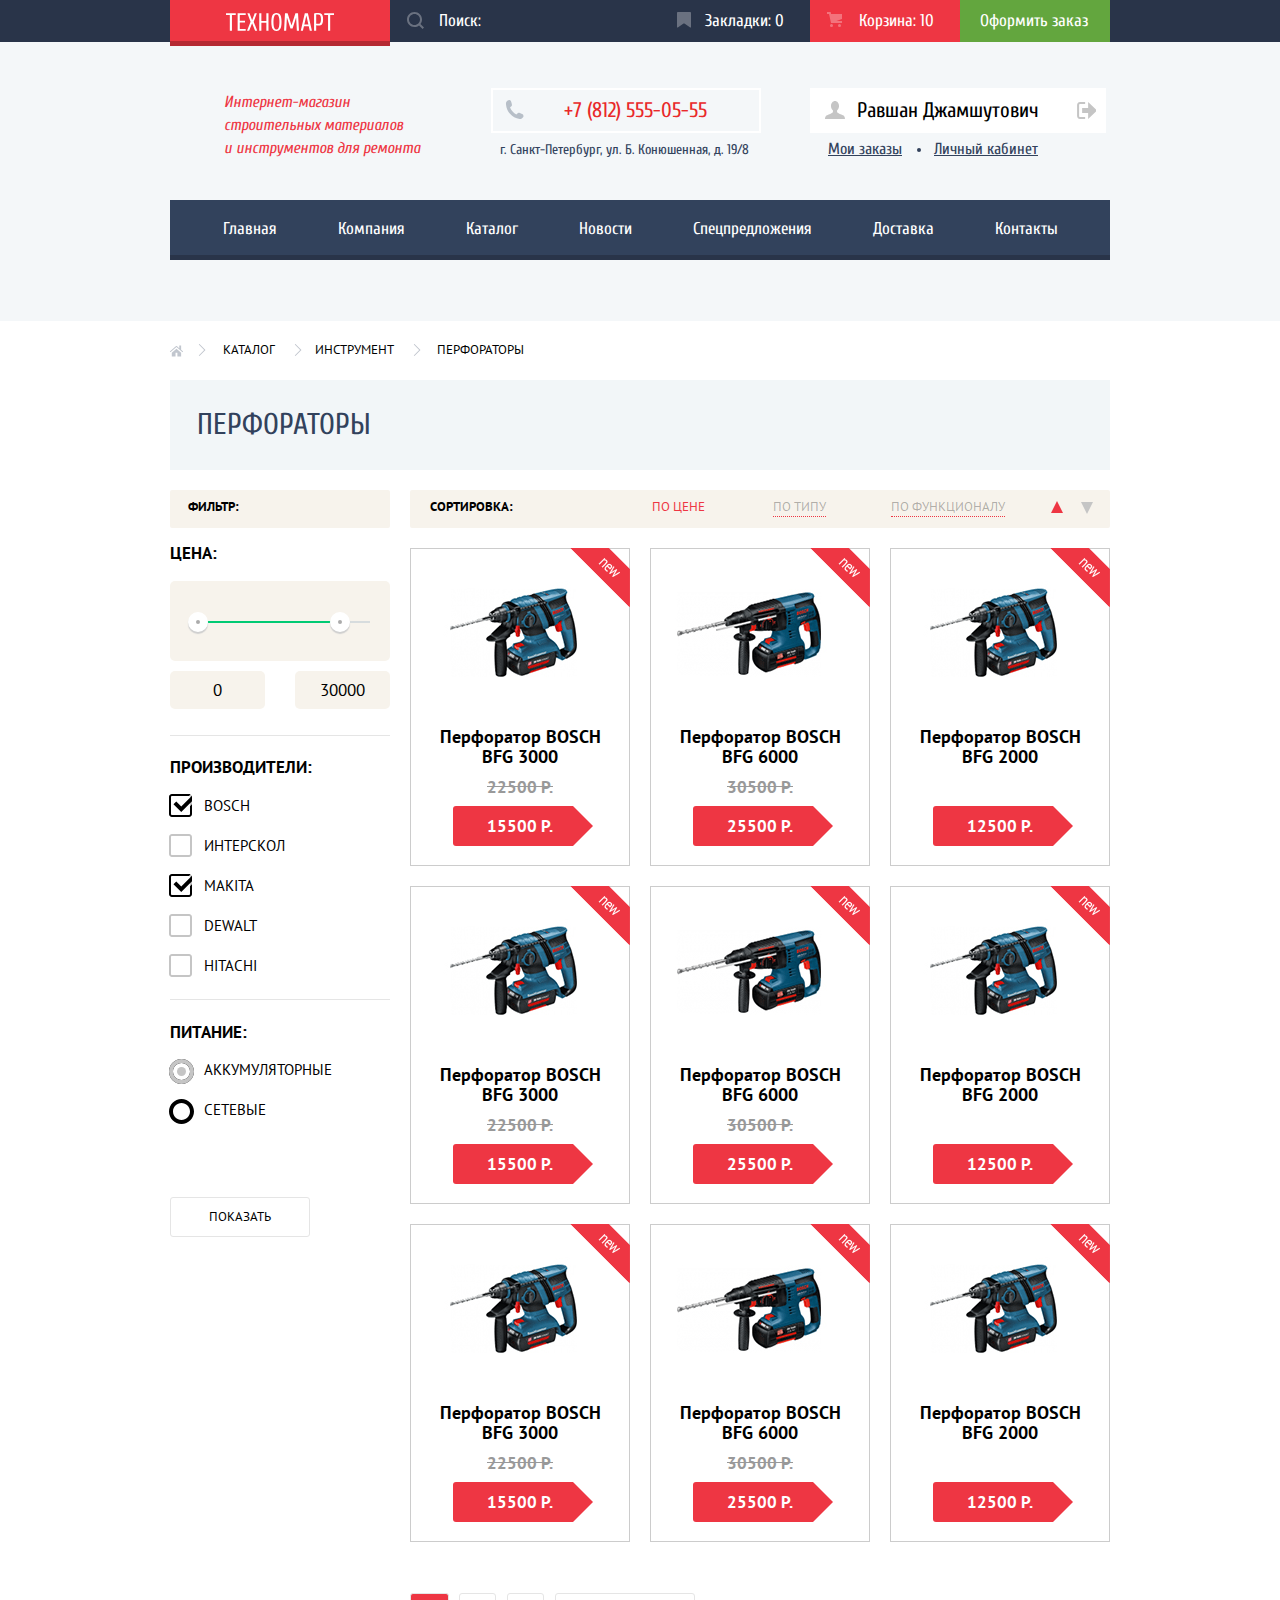
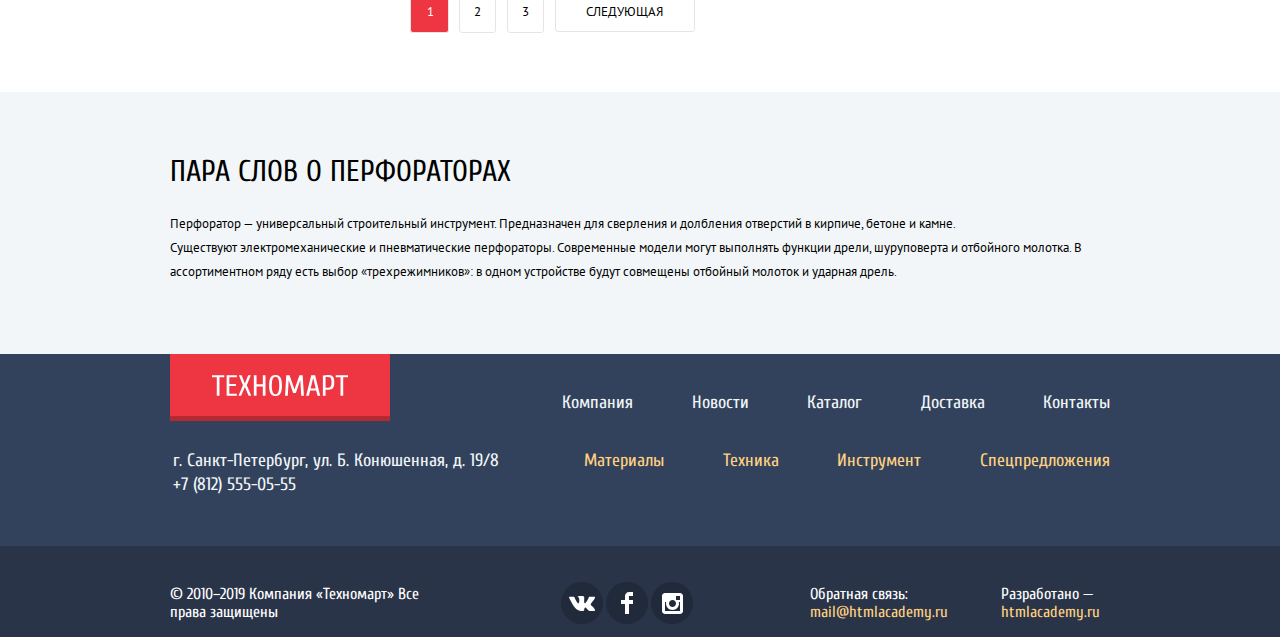
==== commit 58ad8f0b: "Отступы у пагинации, тип кнопки" ====
--- a/catalog.html
+++ b/catalog.html
@@ -388,7 +388,7 @@
 
   <section class="modal cart">
     <h2 class="visually-hidden">Корзина</h2>
-    <button class="form-close-button" aria-label="Закрыть"></button>
+    <button class="form-close-button" type="button" aria-label="Закрыть"></button>
     <p class="cart__text-successful">Товар добавлен в корзину!</p>
     <div class="cart-order-place">
       <a class="cart__button-order red-button" href="#">Оформить заказ</a>
--- a/css/stylesheet.css
+++ b/css/stylesheet.css
@@ -193,8 +193,8 @@
   background-color: #ffffff;
 }
 
-input[type="search"]:active~.search-image,
-input[type="search"]:focus~.search-image {
+input[type="search"]:active ~ .search-image,
+input[type="search"]:focus ~ .search-image {
   opacity: 1;
   background-image: url("../img/svg/icon-search-red.svg");
   background-repeat: no-repeat;
@@ -1584,7 +1584,7 @@
   user-select: none;
 }
 
-.filter-manufacturers-form__input+label::before {
+.filter-manufacturers-form__input + label::before {
   position: absolute;
   top: -2px;
   left: -33px;
@@ -1596,25 +1596,25 @@
   background-position: 0 0;
 }
 
-.filter-manufacturers-form__input:focus+label {
+.filter-manufacturers-form__input:focus + label {
   -webkit-box-shadow: 0 0 0 1px #ee3643;
   box-shadow: 0 0 0 1px #ee3643;
 }
 
-[type="radio"]:focus+label {
+[type="radio"]:focus + label {
   -webkit-box-shadow: 0 0 0 1px #ee3643;
   box-shadow: 0 0 0 1px #ee3643;
 }
 
-.filter-manufacturers-form__input:hover+label::before {
+.filter-manufacturers-form__input:hover + label::before {
   background-image: url("../img/svg/checkbox-off-hover.svg");
 }
 
-.filter-manufacturers-form__input:disabled+label::before {
+.filter-manufacturers-form__input:disabled + label::before {
   background-image: url("../img/svg/checkbox-off-disabled.svg");
 }
 
-.filter-manufacturers-form__input:checked+label::after {
+.filter-manufacturers-form__input:checked + label::after {
   position: absolute;
   top: -2px;
   left: -33px;
@@ -1626,11 +1626,11 @@
   background-position: 0 0;
 }
 
-.filter-manufacturers-form__input:hover+label::after {
+.filter-manufacturers-form__input:hover + label::after {
   background-image: url("../img/svg/checkbox-on-hover.svg");
 }
 
-.filter-manufacturers-form__input:disabled+label::after {
+.filter-manufacturers-form__input:disabled + label::after {
   background-image: url("../img/svg/checkbox-on-disabled.svg");
 }
 
@@ -1681,7 +1681,7 @@
   user-select: none;
 }
 
-.radio-manufacturers-form__input+label::before {
+.radio-manufacturers-form__input + label::before {
   position: absolute;
   top: 1px;
   left: -33px;
@@ -1693,15 +1693,15 @@
   background-position: 0 0;
 }
 
-.radio-manufacturers-form__input:hover+label::before {
+.radio-manufacturers-form__input:hover + label::before {
   background-image: url("../img/svg/radio-off-hover.svg");
 }
 
-.radio-manufacturers-form__input:disabled+label::before {
+.radio-manufacturers-form__input:disabled + label::before {
   background-image: url("../img/svg/radio-off-disabled.svg");
 }
 
-.radio-manufacturers-form__input:checked+label::after {
+.radio-manufacturers-form__input:checked + label::after {
   position: absolute;
   top: 1px;
   left: -33px;
@@ -1713,11 +1713,11 @@
   background-position: 0 0;
 }
 
-.radio-manufacturers-form__input:hover+label::after {
+.radio-manufacturers-form__input:hover + label::after {
   background-image: url("../img/svg/radio-on-hover.svg");
 }
 
-.radio-manufacturers-form__input:disabled+label::after {
+.radio-manufacturers-form__input:disabled + label::after {
   background-image: url("../img/svg/radio-on-disabled.svg");
 }
 
@@ -2241,8 +2241,8 @@
   font-size: 13px;
   line-height: 18px;
   display: block;
-  margin-right: 10px;
-  padding: 10px 15px 10px 15px;
+  margin-right: 11px;
+  padding: 9px 14px 11px 14px;
   text-transform: uppercase;
   color: #000000;
   border: 1px solid #e5e5e5;
@@ -2254,8 +2254,8 @@
   font-size: 13px;
   line-height: 18px;
   display: block;
-  margin-right: 9px;
-  padding: 10px 15px 10px 15px;
+  margin-right: 10px;
+  padding: 9px 14px 11px 16px;
   text-transform: uppercase;
   color: #ffffff;
   border: 1px solid #e5e5e5;
@@ -2264,7 +2264,7 @@
 }
 
 .pagination-list__item:nth-child(4) a {
-  padding: 10px 28px 10px 28px;
+  padding: 9px 31px 10px 30px;
 }
 
 .pagination-list__item a:hover {
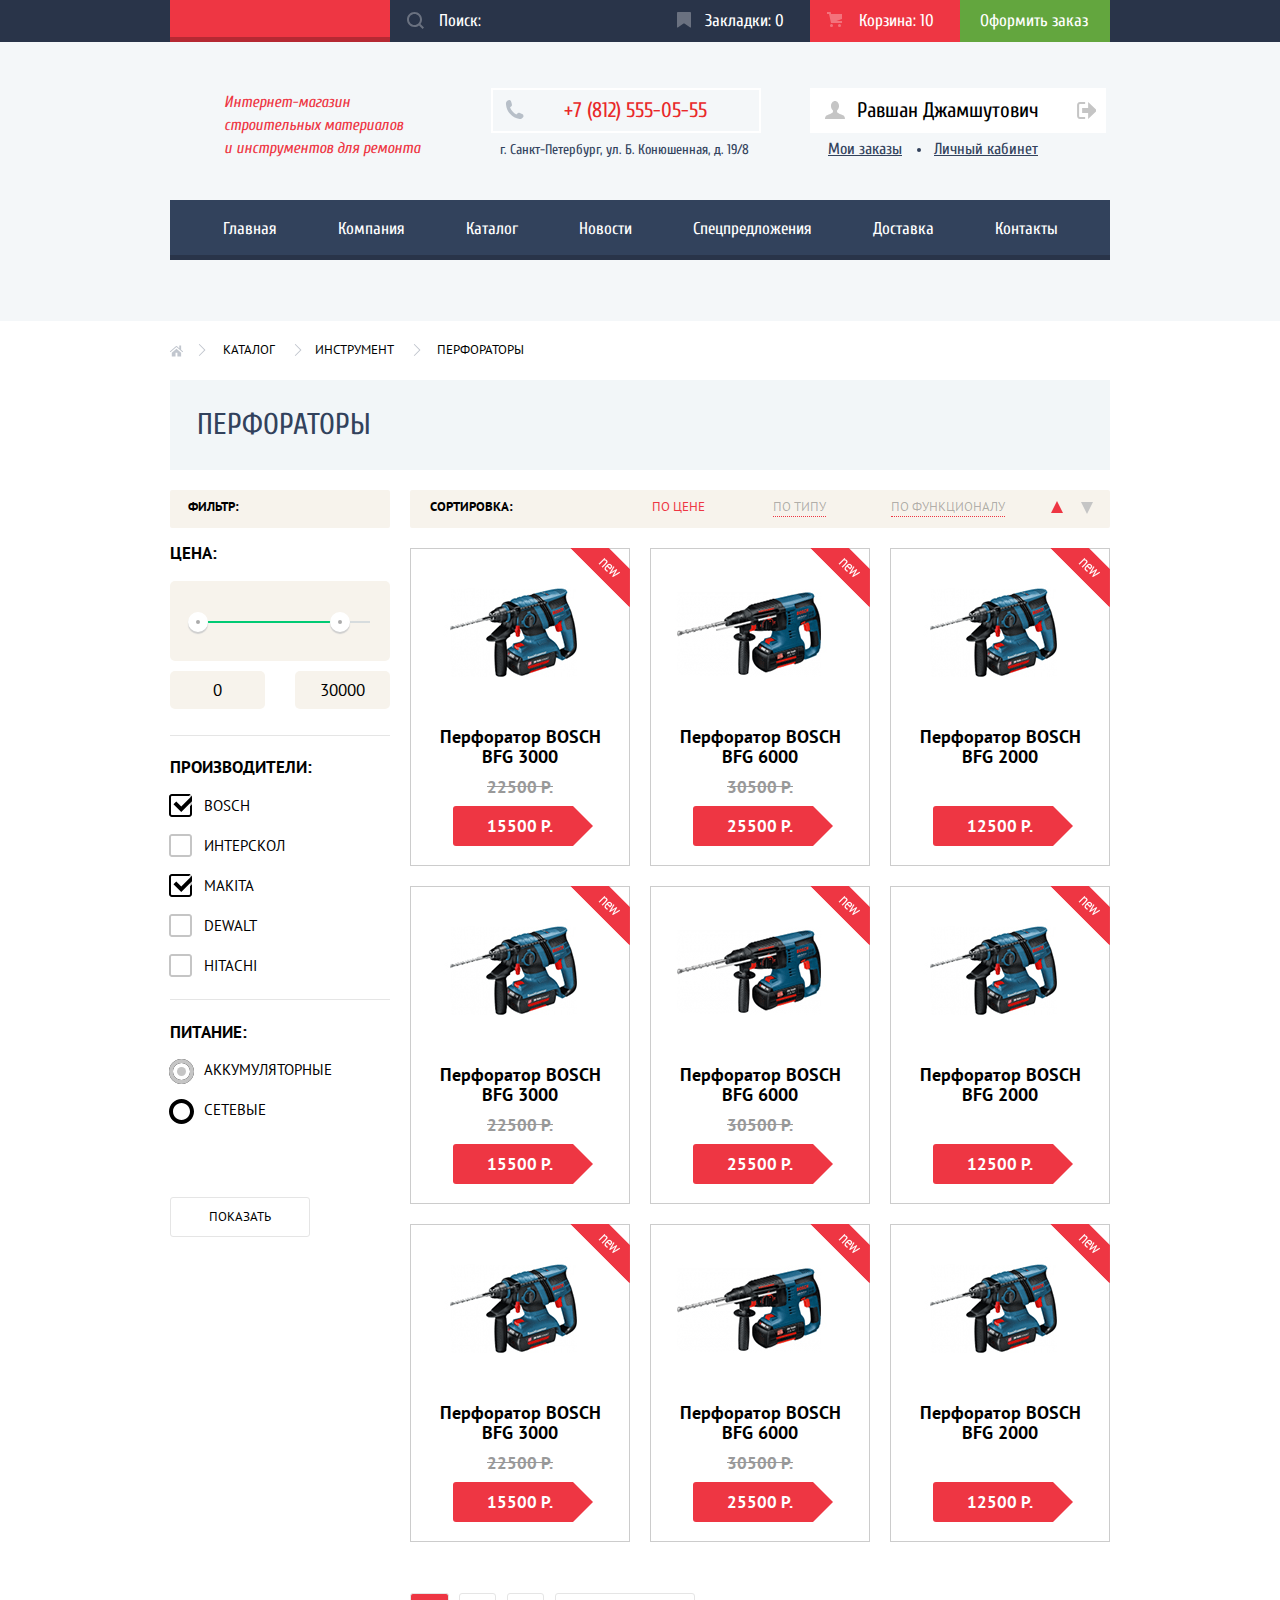
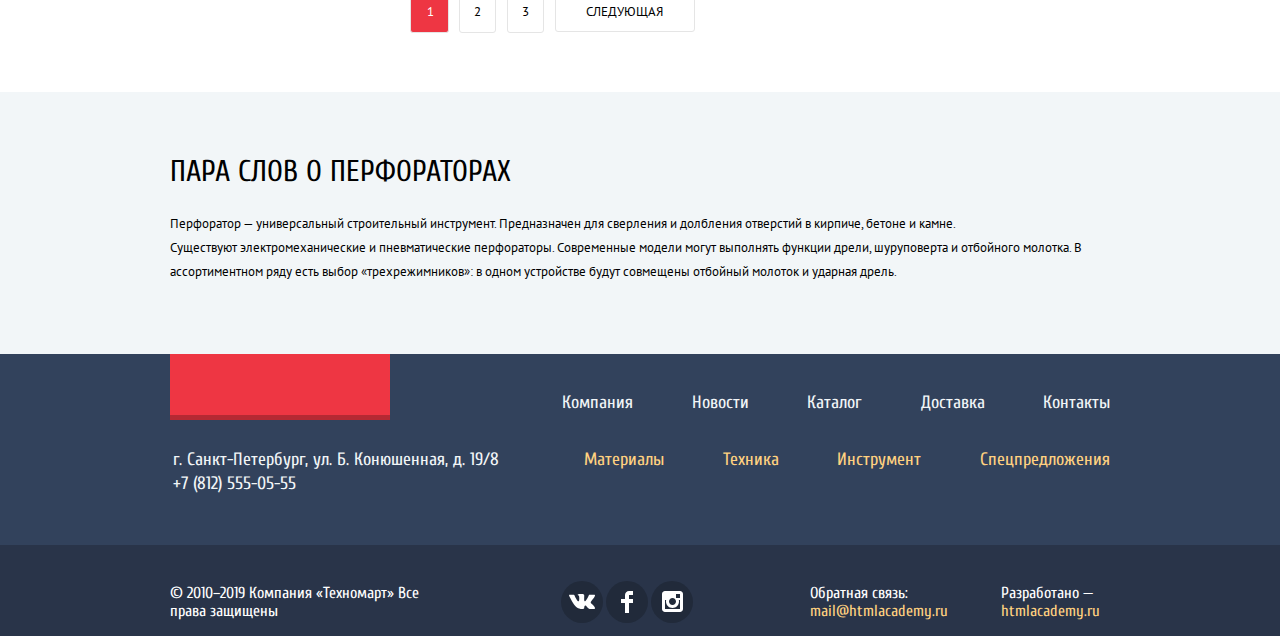
==== commit c0f15f21: "Исправления замечаний по исправлениям" ====
--- a/catalog.html
+++ b/catalog.html
@@ -6,14 +6,14 @@
   <title>HTML Academy: Техномарт-каталог</title>
   <link href="https://fonts.googleapis.com/css?family=Cuprum:400,400i,700%7CPT+Sans:400,700&display=swap&subset=cyrillic" rel="stylesheet">
   <link href="css/normalize.css" rel="stylesheet">
-  <link href="css/stylesheet.css" rel="stylesheet">
+  <link href="css/stylesheet.min.css" rel="stylesheet">
 </head>
 
 <body>
   <header class="main-header">
     <nav class="main-header__site-bar site-navigation">
       <div class="site-navigation__wrapper">
-        <a class="site-navigation__logo main-logo" href="index.html" aria-label="Логотип сайта магазина Техномарт"><img class="main-logo__image" src="img/svg/technomart.svg" alt="Техномарт"></a>
+        <a class="site-navigation__logo main-logo" href="index.html" aria-label="Логотип сайта магазина Техномарт"><img class="main-logo__image" src="img/svg/technomart.svg" alt="Техномарт" width="108" height="23"></a>
         <form class="site-navigation-list__form-search form-search" action="https://echo.htmlacademy.ru" method="get">
           <input class="form-search__input" type="search" name="question" placeholder="Поиск:" id="form-search-question">
           <label class="visually-hidden" for="form-search-question">Поисковая строка</label>
@@ -99,23 +99,23 @@
                 <legend class="fieldset__legend">Производители:</legend>
                 <ul class="filter-manufacturers-form__checkbox-list checkbox-list">
                   <li class="checkbox-list__item">
-                    <input class="filter-manufacturers-form__input" type="checkbox" name="BOSCH" id="filter-bosch" checked>
+                    <input class="filter-manufacturers-form__input visually-hidden" type="checkbox" name="BOSCH" id="filter-bosch" checked>
                     <label class="filter-manufacturers-form__label" for="filter-bosch">Bosch</label>
                   </li>
                   <li class="checkbox-list__item">
-                    <input class="filter-manufacturers-form__input" type="checkbox" name="interskol" id="filter-interskol">
+                    <input class="filter-manufacturers-form__input visually-hidden" type="checkbox" name="interskol" id="filter-interskol">
                     <label class="filter-manufacturers-form__label" for="filter-interskol">Интерскол</label>
                   </li>
                   <li class="checkbox-list__item">
-                    <input class="filter-manufacturers-form__input" type="checkbox" name="makita" id="filter-makita" checked>
+                    <input class="filter-manufacturers-form__input visually-hidden" type="checkbox" name="makita" id="filter-makita" checked>
                     <label class="filter-manufacturers-form__label" for="filter-makita">Makita</label>
                   </li>
                   <li class="checkbox-list__item">
-                    <input class="filter-manufacturers-form__input" type="checkbox" name="dewalt" id="filter-dewalt">
+                    <input class="filter-manufacturers-form__input visually-hidden" type="checkbox" name="dewalt" id="filter-dewalt">
                     <label class="filter-manufacturers-form__label" for="filter-dewalt">Dewalt</label>
                   </li>
                   <li class="checkbox-list__item">
-                    <input class="filter-manufacturers-form__input" type="checkbox" name="hitachi" id="filter-hitachi">
+                    <input class="filter-manufacturers-form__input visually-hidden" type="checkbox" name="hitachi" id="filter-hitachi">
                     <label class="filter-manufacturers-form__label" for="filter-hitachi">Hitachi</label>
                   </li>
                 </ul>
@@ -125,11 +125,11 @@
                 <legend class="fieldset__legend">Питание:</legend>
                 <ul class="filter-manufacturers-form__radio-list radio-list">
                   <li class="radio-list__item">
-                    <input class="radio-manufacturers-form__input" type="radio" name="supply-group" value="rechargeable" id="filter-recharge" checked>
+                    <input class="radio-manufacturers-form__input visually-hidden" type="radio" name="supply-group" value="rechargeable" id="filter-recharge" checked>
                     <label class="radio-manufacturers-form__label" for="filter-recharge">Аккумуляторные</label>
                   </li>
                   <li class="radio-list__item">
-                    <input class="radio-manufacturers-form__input" type="radio" name="supply-group" value="networked" id="filter-networked">
+                    <input class="radio-manufacturers-form__input visually-hidden" type="radio" name="supply-group" value="networked" id="filter-networked">
                     <label class="radio-manufacturers-form__label" for="filter-networked">Сетевые</label>
                   </li>
                 </ul>
@@ -325,7 +325,7 @@
   <footer class="main-footer">
     <div class="main-footer__wrapper main-footer-wrapper">
       <nav class="main-footer__footer-navigation footer-navigation">
-        <p class="footer-navigation__logo footer-logo"><a class="footer-logo__link" href="index.html"><img class="footer-logo__image" src="img/svg/footer-technomart.svg" alt="Техномарт"></a></p>
+        <p class="footer-navigation__logo footer-logo"><a class="footer-logo__link" href="index.html"><img class="footer-logo__image" src="img/svg/footer-technomart.svg" alt="Техномарт" width="138" height="23"></a></p>
         <ul class="footer-navigation__list footer-navigation-list">
           <li class="footer-navigation-list__item"><a class="footer-navigation-list__link" href="#">Компания</a></li>
           <li class="footer-navigation-list__item"><a class="footer-navigation-list__link" href="#">Новости</a></li>
@@ -395,7 +395,7 @@
       <button class="cart__button-continue" type="button" name="continue-buying">Продолжить покупки</button>
     </div>
   </section>
-  <script src="js/script.js"></script>
+  <script src="js/script.min.js"></script>
 </body>
 
 </html>
--- a/css/stylesheet.min.css
+++ b/css/stylesheet.min.css
@@ -0,0 +1 @@
+html{-webkit-box-sizing:border-box;box-sizing:border-box}*,::before,::after{-webkit-box-sizing:inherit;box-sizing:inherit}ul,ol{margin:0;padding:0;list-style:none}button{padding:0;border:0 none;background:none}body{font-family:"Cuprum","Arial",sans-serif;font-size:17px;font-weight:400;line-height:18px;margin:0;color:#000;background-color:#fff}a{text-decoration:none;color:#fff}.visually-hidden,input[type="checkbox"],input[type="radio"]{position:absolute;clip:rect(0 0 0 0);width:1px;height:1px;margin:-1px}.main-header{padding-bottom:61px;background-color:#f4f7f9}.site-navigation{height:42px;background-color:#293449}.site-navigation__wrapper{display:-webkit-box;display:-ms-flexbox;display:flex;width:940px;margin:0 auto}.main-logo{width:220px;margin:0;text-align:center;background-color:#ee3643;-webkit-box-shadow:inset 0 -5px 0 0 #b52933;box-shadow:inset 0 -5px 0 0 #b52933}.main-logo__image{padding-top:13px;padding-bottom:11px}.main-logo:hover{background-color:#ca2c37}.main-logo:active{background-color:#ba2732}.site-navigation__list{font-size:17px;line-height:18px;display:-webkit-box;display:-ms-flexbox;display:flex;height:100%;color:#fff;-ms-flex-wrap:wrap;flex-wrap:wrap}.form-search{position:relative;height:100%;margin:0}.form-search__input{line-height:42px;width:270px;height:42px;padding-right:5px;padding-left:49px;color:#fff;border:0 none;background-color:#293449}.search-image{position:absolute;z-index:20;top:12px;left:17px;width:17px;height:17px;opacity:.3;background-image:url(../img/svg/icon-search.svg);background-repeat:no-repeat;background-position:center}.form-search:hover .search-image{opacity:1}.form-search__input:hover{background-color:#212a3a}.form-search__input:focus::-webkit-input-placeholder{opacity:0}::-moz-placeholder,:-moz-placeholder{opacity:1}.form-search__input:focus:-ms-input-placeholder{opacity:0}.form-search__input:focus::-ms-input-placeholder{opacity:0}.form-search__input:focus::placeholder{opacity:0}.form-search__input::-webkit-input-placeholder{font-size:17px;font-weight:400;line-height:18px;color:#fff}.form-search__input:-ms-input-placeholder{font-size:17px;font-weight:400;line-height:18px;color:#fff}.form-search__input::-ms-input-placeholder{font-size:17px;font-weight:400;line-height:18px;color:#fff}.form-search__input::placeholder{font-size:17px;font-weight:400;line-height:42px;color:#fff}.form-search__input:focus{color:#000;background-color:#fff}input[type="search"]:active ~ .search-image,input[type="search"]:focus ~ .search-image{opacity:1;background-image:url(../img/svg/icon-search-red.svg);background-repeat:no-repeat;background-position:0 0}.site-navigation-list__item{height:100%}.site-navigation-list__item:not(:nth-child(3)):hover{background-color:#212a3a}.site-navigation-list__item:nth-child(1):active,.site-navigation-list__item:nth-child(2):active{color:rgba(255,255,255,0.6);background-color:#161d29}.site-navigation-list__item:nth-child(3){background-color:#63a63e}.site-navigation-list__item:nth-child(3):hover{background-color:#5fbb2d}.site-navigation-list__item:nth-child(3):active{color:rgba(255,255,255,0.5);background-color:#518534}.site-navigation-list__link,.site-navigation-list__link:hover,.site-navigation-list__link:active{display:block;width:150px;padding:12px 0 12px 20px;color:inherit;background-color:inherit}.site-navigation-list__item:nth-child(1) a{position:relative;padding:12px 0 12px 45px}.site-navigation-list__item:nth-child(2) a{position:relative;padding:12px 0 12px 49px}.site-navigation-list__item:nth-child(1) a::before{position:absolute;left:17px;width:14px;height:16px;content:"";opacity:.3;background-image:url(../img/svg/icon-bookmark.svg);background-repeat:no-repeat;background-position:0 0}.site-navigation-list__item:nth-child(2) a::before{position:absolute;left:17px;width:15px;height:15px;content:"";opacity:.3;background-image:url(../img/svg/cart-icon.svg);background-repeat:no-repeat;background-position:0 0}.site-navigation-list__item:nth-child(1) a:hover::before,.site-navigation-list__item:nth-child(2) a:hover::before{opacity:1}.site-navigation-list__item:nth-child(1) a:active::before,.site-navigation-list__item:nth-child(2) a:active::before{opacity:.5}.cart-active{background-color:#ee3643}.cart-active:hover{background-color:rgba(238,54,67,0.5)}.cart-active:active{background-color:rgba(238,54,67,0.3)}.center-block{display:-webkit-box;display:-ms-flexbox;display:flex;width:940px;margin:0 auto 37px;padding-top:46px;padding-left:54px;-webkit-box-pack:justify;-ms-flex-pack:justify;justify-content:space-between}.main-header__headline{font-size:16px;font-weight:400;font-style:italic;line-height:23px;width:198px;margin:0;padding-top:3px;color:#ee3643}.main-header-catalog__wrapper{margin-left:19px}.telephone-and-address{width:270px}.telephone-and-address p{margin:0}.main-header__telephone-number{font-size:21px;line-height:21px;position:relative;display:block;margin:0;padding:10px 10px 10px 30px;text-align:center;color:#e9292a;border:2px solid #fff}.main-header__telephone-number::before{position:absolute;left:12px;width:19px;height:19px;content:"";background-image:url(../img/svg/icon-phone.svg);background-repeat:no-repeat;background-position:0 0}.main-header__address{font-size:14px;line-height:24px;margin:0;padding-top:5px;padding-left:9px;color:#32425c}.user-navigation{width:281px}.user-navigation-list{display:-webkit-box;display:-ms-flexbox;display:flex;-webkit-box-pack:justify;-ms-flex-pack:justify;justify-content:space-between}.user-navigation-list a{display:block}.user-navigation-list__link{font-size:21px;line-height:21px;color:#000;background-color:#fff}.user-navigation-list__link:hover{color:#ee3643}.user-navigation-list__item a{padding:13px 24px 12px 25px}.user-navigation-list__item:nth-child(1) a{position:relative;width:121px;padding-right:27px;padding-left:48px}.user-navigation-list__item:nth-child(1) a::before{position:absolute;top:14px;left:14px;width:20px;height:17px;content:"";opacity:.3;background-image:url(../img/svg/icon-login.svg);background-repeat:no-repeat;background-position:0 0}.user-navigation-list__item:nth-child(1) a:hover::before{opacity:1}.user-navigation-list__item:nth-child(1) a:active::before{opacity:.3}.user-navigation-list__item a:active{color:rgba(0,0,0,0.3)}.main-navigation{width:940px;height:60px;margin:0 auto}.main-navigation-list{font-size:17px;line-height:17px;display:-webkit-box;display:-ms-flexbox;display:flex;width:940px;height:inherit;color:#fff;background-color:#32425c;-webkit-box-shadow:inset 0 -5px 0 0 #293449;box-shadow:inset 0 -5px 0 0 #293449;-ms-flex-wrap:wrap;flex-wrap:wrap;-webkit-box-pack:center;-ms-flex-pack:center;justify-content:center}.main-navigation-list__item:hover{background-color:#293449}.main-navigation-list__item:active{color:rgba(255,255,255,0.5);background-color:#1d2739}.main-navigation-list__link{display:block;padding:20px 30px 22px 31px}.main-navigation-list__link,.main-navigation-list__link:hover,.main-navigation-list__link:active{color:inherit;background-color:inherit}.about{width:940px;margin:0 auto 86px}.about-wrapper{display:-webkit-box;display:-ms-flexbox;display:flex}.about-technomart{-ms-flex-preferred-size:640px;flex-basis:640px}.about-technomart__second-headline{font-size:30px;font-weight:400;line-height:30px;margin-top:26px;text-transform:uppercase}.about-technomart__description{font-family:"PT Sans","Arial",sans-serif;font-size:13px;font-weight:400;line-height:24px;width:525px;margin-bottom:25px;color:#000}.about-technomart__description-second{font-family:"PT Sans","Arial",sans-serif;font-size:13px;font-weight:400;line-height:24px;width:390px;margin:0;color:#000}.about-technomart__button{padding:10px 40px;border-radius:2px}.contacts-and-map{-ms-flex-preferred-size:300px;flex-basis:300px}.contacts-and-map__headline{font-size:30px;font-weight:400;line-height:30px;text-transform:uppercase}.contacts-and-map__description{font-family:"PT Sans","Arial",sans-serif;font-size:13px;line-height:24px;width:180px;margin:0 0 33px}.contacts-and-map__image{display:block;width:300px;height:158px;margin-bottom:41px;padding-top:19px;background:#f2f6f8 url(../img/map.jpg) no-repeat 100% 100%}.contacts-and-map__find-me-button{padding:10px 59px 10px 63px;border-radius:2px}.delivery-list{padding-bottom:38px;padding-left:34px}.delivery-list__item{font-size:18px;line-height:20px;position:relative;padding-top:20px}.delivery-list__item::before{position:absolute;top:30px;left:-35px;width:25px;height:2px;content:"";background-color:#ee3643}.main-footer__address{font-size:18px;font-weight:400;line-height:24px;display:block;width:335px;margin-top:18px;margin-bottom:19px;margin-left:3px;color:#f1f5f7}.main-footer{background-color:#32425c}.main-footer-wrapper{width:940px;margin:0 auto}.footer-logo{width:220px;margin:0;padding:0;background-color:#ee3643;-webkit-box-shadow:inset 0 -5px 0 0 #b52933;box-shadow:inset 0 -5px 0 0 #b52933}.footer-logo__image{padding:21px 42px}.footer-logo:hover{background-color:#ca2c37}.footer-logo:active{background-color:#ba2732}.footer-navigation{display:-webkit-box;display:-ms-flexbox;display:flex;width:940px;margin-bottom:10px;-ms-flex-wrap:wrap;flex-wrap:wrap;-webkit-box-pack:justify;-ms-flex-pack:justify;justify-content:space-between}.footer-navigation-list{display:-webkit-box;display:-ms-flexbox;display:flex;width:550px;-ms-flex-wrap:wrap;flex-wrap:wrap;-webkit-box-pack:justify;-ms-flex-pack:justify;justify-content:space-between}.footer-navigation-list__link{font-size:18px;line-height:24px;display:block;padding-top:37px;padding-bottom:5px;padding-left:2px;color:#f1f5f7}.footer-navigation-list__link:hover{text-decoration:underline}.footer-navigation-list__link:active{text-decoration:none;color:rgba(241,245,247,0.5)}.address-and-navigation{display:-webkit-box;display:-ms-flexbox;display:flex;width:940px;margin-bottom:30px;-ms-flex-wrap:wrap;flex-wrap:wrap;-webkit-box-pack:justify;-ms-flex-pack:justify;justify-content:space-between}.products-navigation-list{display:-webkit-box;display:-ms-flexbox;display:flex;width:540px;-ms-flex-wrap:wrap;flex-wrap:wrap;-webkit-box-pack:justify;-ms-flex-pack:justify;justify-content:space-between}.products-navigation-list__link{font-size:18px;line-height:24px;display:block;padding-top:18px;padding-bottom:5px;padding-left:14px;color:#ffd180}.products-navigation-list__link:hover{text-decoration:underline}.products-navigation-list__link:active{text-decoration:none;color:rgba(255,209,128,0.5)}.footer-part-bottom{background-color:#293449}.footer-part-bottom__wrapper{display:-webkit-box;display:-ms-flexbox;display:flex;width:940px;margin:0 auto;padding-top:23px;-ms-flex-wrap:wrap;flex-wrap:wrap;-webkit-box-pack:justify;-ms-flex-pack:justify;justify-content:space-between}.footer-part-bottom__footer-copyright{font-size:16px;line-height:18px;width:250px;color:#fff}.feedback__wrapper{display:-webkit-box;display:-ms-flexbox;display:flex;flex-direction:row;width:300px;-webkit-box-orient:horizontal;-webkit-box-direction:normal;-ms-flex-direction:row}.footer-part-bottom__feedback{font-size:16px;line-height:18px;color:#fff}.footer-part-bottom__htmlacademy-copyright{font-size:16px;line-height:18px;margin-left:53px;color:#fff}.footer-part-bottom__link{font-size:16px;line-height:18px;color:#ffd180}.footer-part-bottom__link:hover{text-decoration:underline}.footer-part-bottom__link:active{text-decoration:none;color:#ee3643}.footer-social-list{display:-webkit-box;display:-ms-flexbox;display:flex;width:150px;margin-right:44px;padding-top:13px;padding-left:40px}.footer-social-list__item{padding-left:3px}.footer-social-list__social-button{display:-webkit-box;display:-ms-flexbox;display:flex;width:42px;height:42px;border-radius:42px;background-color:#212a3a;-webkit-box-align:center;-ms-flex-align:center;align-items:center;-webkit-box-pack:center;-ms-flex-pack:center;justify-content:center}.footer-social-list__social-button:hover,.footer-social-list__social-button:active{background-color:#ee3643}.container{margin-top:59px}.container__promo-wrapper{width:940px;margin:0 auto 52px}.promo-navigation-list__item-1{position:relative;width:300px;padding:0 25px;background-color:#ffbf47;background-image:url(../img/svg/icon-1.svg);background-repeat:no-repeat;background-position:213px 30px;-ms-grid-row:1;-ms-grid-column:1;grid-area:header-1}.promo-navigation-list__item-2{width:300px;padding:0 25px;background-color:#3bbce3;background-image:url(../img/svg/icon-2.svg);background-repeat:no-repeat;background-position:197px 32px;-ms-grid-row:1;-ms-grid-column:3;grid-area:header-2}.promo-navigation-list__item-3{width:300px;padding:0 22px;background-color:#dc91d8;background-image:url(../img/svg/icon-3.svg);background-repeat:no-repeat;background-position:191px 32px;-ms-grid-row:1;-ms-grid-column:5;grid-area:header-3}.promo-navigation-list__item-4{width:300px;padding:0 22px;background-color:#8ed78f;background-image:url(../img/svg/icon-4.svg);background-repeat:no-repeat;background-position:196px 28px;-ms-grid-row:3;-ms-grid-column:5;grid-area:header-4}.promo-navigation-list__item-5{width:300px;padding:0 22px;background-color:#ffc047;background-image:url(../img/svg/icon-5.svg);background-repeat:no-repeat;background-position:191px 30px;-ms-grid-row:5;-ms-grid-column:5;grid-area:header-5}.promo-navigation-list__item-6{background-color:#32425c;-ms-grid-row:3;-ms-grid-row-span:3;-ms-grid-column:1;-ms-grid-column-span:3;grid-area:slider}.promo-navigation-list{display:-ms-grid;display:grid;-ms-grid-columns:300px 20px 300px 20px 300px;grid-template-columns:300px 300px 300px;grid-column-gap:10px;grid-row-gap:20px;-ms-grid-rows:123px 20px 123px 20px 123px;grid-template-rows:123px 123px 123px;grid-template-areas:"header-1 header-2 header-3" "slider slider header-4" "slider slider header-5";-webkit-box-pack:justify;-ms-flex-pack:justify;justify-content:space-between}.promo-navigation-list__title{font-size:24px;font-weight:700;line-height:30px;margin-top:20px;margin-bottom:15px;color:#fff}.promo-navigation-list__link{font-size:14px;line-height:18px;display:block;width:135px;padding:10px 0;text-align:center;text-transform:uppercase;color:#fff;border-radius:2px;background-color:rgba(0,0,0,0.1)}.promo-navigation-list__link:hover{background-color:rgba(0,0,0,0.2)}.promo-navigation-list__link:active{background-color:rgba(0,0,0,0.3)}.main-slider{position:relative;width:620px;height:266px}.slider-slideshow__slide:nth-child(1){position:absolute;width:620px;height:266px;background-color:#685c53;background-image:url(../img/slider-1.jpg)}.slider-slideshow__slide:nth-child(2){position:absolute;width:620px;height:266px;background-color:#baaa95;background-image:url(../img/slider-2.jpg)}.slider-slideshow__title{font-size:36px;font-weight:700;line-height:36px;margin:0;padding-top:24px;padding-left:24px;text-transform:uppercase;color:#fff}.slider-slideshow__description{font-size:18px;line-height:24px;margin:0 0 123px;padding-left:24px;color:#fff}.slider-slideshow__link{position:relative;left:25px;display:inline-block;padding:10px 48px;vertical-align:top;border-radius:3px}.slider-slideshow__left-arrow{position:absolute;z-index:10;top:113px;left:23px;cursor:pointer}.slider-slideshow__right-arrow{position:absolute;z-index:10;top:113px;right:20px;cursor:pointer}.switcher{position:absolute;z-index:10;width:10px;height:10px;cursor:pointer;border-radius:50%;background-color:#fff}.switcher-1{position:absolute;z-index:10;bottom:36px;left:294px;width:10px;height:10px;cursor:pointer;border-radius:50%;background-color:#fff}.switcher-2{position:absolute;z-index:10;right:295px;bottom:36px;width:10px;height:10px;cursor:pointer;border-radius:50%;background-color:#fff}.switcher-2::before{position:absolute;z-index:10;right:2px;bottom:2px;width:6px;height:6px;content:"";border-radius:50%;background-color:#ee3643}.red-button{font-size:14px;line-height:18px;text-transform:uppercase;color:#fff;background-color:#ee3643}.red-button:hover{background-color:#ca2c37}.red-button:active{background-color:#ba2732}.catalog{width:940px;margin:0 auto}.catalog-name{display:-webkit-box;display:-ms-flexbox;display:flex;flex-direction:row;height:90px;margin-bottom:20px;background-color:#f9f5f0;-webkit-box-orient:horizontal;-webkit-box-direction:normal;-ms-flex-direction:row;-webkit-box-pack:justify;-ms-flex-pack:justify;justify-content:space-between;-webkit-box-align:center;-ms-flex-align:center;align-items:center}.catalog-name__title{font-size:30px;font-weight:400;line-height:30px;margin:0;padding-right:27px;padding-left:27px;text-transform:uppercase;color:#32425c}.catalog-name__link{min-width:253px;margin-right:24px;padding-top:10px;padding-bottom:10px;text-align:center;border-radius:3px}.manufacturers{width:940px;margin:0 auto}.manufacturers-name{background-color:#f9f5f0}.manufacturers-name__title{font-size:30px;line-height:30px;text-transform:uppercase;color:#32425c}.manufacturers-logo-list{display:-webkit-box;display:-ms-flexbox;display:flex;margin-bottom:85px;text-align:center;-ms-flex-wrap:wrap;flex-wrap:wrap;-webkit-box-pack:justify;-ms-flex-pack:justify;justify-content:space-between}.manufacturers-logo-list__link{display:block;width:220px;height:145px;border:1px solid #eaeaea}.manufacturers-logo-list__item:nth-child(1) a{margin-bottom:20px;padding:52px 14px}.manufacturers-logo-list__item:nth-child(2) a{padding:50px 14px}.manufacturers-logo-list__item:nth-child(3) a{padding:47px 13px 48px}.manufacturers-logo-list__item:nth-child(4) a{padding:20px 3px}.manufacturers-logo-list__item:nth-child(5) a{padding:57px 26px 56px}.manufacturers-logo-list__item:nth-child(6) a{padding:33px 20px}.manufacturers-logo-list__item:nth-child(7) a{padding:22px}.manufacturers-logo-list__item:nth-child(8) a{padding:32px 9px 22px}.manufacturers-logo-list__link:hover{-webkit-box-shadow:0 10px 25px 0 rgba(41,52,73,0.5);box-shadow:0 10px 25px 0 rgba(41,52,73,0.5)}.manufacturers-logo-list__link:active{-webkit-box-shadow:0 4px 10px 0 rgba(41,52,73,0.5);box-shadow:0 4px 10px 0 rgba(41,52,73,0.5)}.service{min-height:525px;margin-bottom:50px;background-color:#f4f8f9}.service-block{width:940px;margin:0 auto;padding-top:41px}.service__title{font-size:30px;font-weight:400;line-height:30px;margin:0;padding-top:25px;padding-bottom:12px;text-transform:uppercase;color:#000}.service__text{font-family:"PT Sans","Arial",sans-serif;font-size:13px;line-height:24px;width:400px;margin-bottom:70px;color:#000}.service-wrapper{display:-webkit-box;display:-ms-flexbox;display:flex}.service-slide{position:relative;margin-right:78px}.service-slide::before{position:absolute;top:-35px;right:0;width:10px;height:272px;content:"";background-image:url(../img/service-shadow.png);background-repeat:no-repeat;background-position:0 0}.service-slide-list__button-active{font-size:21px;font-weight:700;line-height:30px;display:block;width:240px;padding-top:16px;padding-bottom:16px;padding-left:22px;text-align:left;color:#32425c;background-color:#fff;-webkit-box-shadow:0 1px 0 #fff;box-shadow:0 1px 0 #fff}.service-slide-list__button{font-size:21px;font-weight:700;line-height:30px;display:block;width:240px;padding-top:16px;padding-bottom:16px;padding-left:22px;text-align:left;color:#fff;background-color:#32425c;-webkit-box-shadow:0 1px 0 #293449,inset 0 1px 0 #405069;box-shadow:0 1px 0 #293449,inset 0 1px 0 #405069}.service-slide-list__button:hover{background-color:#293449}.service-slide-list__button:active{color:#32425c;background-color:#fff}.service-slide__wrapper{position:relative;width:642px}.service-slide__delivery{position:absolute;width:620px;min-height:286px;background-image:url(../img/delivery.png);background-repeat:no-repeat;background-position:100% 100%}.service-slide__warranty{position:absolute;display:none;width:629px;min-height:286px;background-image:url(../img/guarantee.png);background-repeat:no-repeat;background-position:100% 100%}.service-slide__credit{position:absolute;display:none;width:631px;min-height:285px;background-image:url(../img/credit.png);background-repeat:no-repeat;background-position:100% 100%}.service-slide-description__title{font-size:36px;font-weight:400;line-height:36px;margin:0;padding-left:2px;text-transform:uppercase;color:#32425c}.service-slide-description__text{font-family:"PT Sans","Arial",sans-serif;font-size:13px;line-height:24px;width:284px;margin:1px 0 29px 2px;padding-top:21px;padding-right:5px;color:#000}.warranty-text{width:380px}.service-slide-list__button-send{display:block;width:195px;margin-bottom:30px;margin-left:3px;padding:10px 0;cursor:pointer;text-align:center;border-radius:3px}.main-header-account{font-size:0}.main-account-list{display:-webkit-box;display:-ms-flexbox;display:flex;margin-top:7px;-webkit-box-pack:start;-ms-flex-pack:start;justify-content:flex-start}.login__link{font-size:21px;line-height:21px;position:relative;padding-top:12px;padding-right:22px;padding-left:47px;color:#000;background-color:#fff}.user-box{position:relative;display:-webkit-box;display:-ms-flexbox;display:flex;width:300px;-ms-flex-wrap:nowrap;flex-wrap:nowrap}.login__link::before{position:absolute;top:13px;left:15px;width:20px;height:18px;content:"";background-image:url(../img/svg/icon-user.svg);background-repeat:no-repeat;background-position:0 0}.login__link:hover::before{background-image:url(../img/svg/icon-user-hover.svg)}.login__link:active::before{background-image:url(../img/svg/icon-user.svg)}.user-logout{position:relative;width:45px;height:45px;background-color:#fff;background-position:center}.user-logout::after{position:absolute;top:14px;right:10px;width:20px;height:18px;content:"";background-image:url(../img/svg/icon-logout.svg);background-repeat:no-repeat;background-position:0 0}.user-logout:hover::after{background-image:url(../img/svg/icon-logout-hover.svg)}.user-logout:active::after{background-image:url(../img/svg/icon-logout.svg)}.login__link:hover{color:#000}.login__link:active{color:rgba(0,0,0,0.3)}.main-account-list__link{font-size:16px;line-height:18px;text-decoration:underline;color:#32425c}.main-account-list__link:hover{color:#ee3643}.main-account-list__link:active{color:rgba(50,66,92,0.3)}.main-account-list__item:nth-child(1) a{margin-right:32px;padding-left:18px}.main-account-list__item:nth-child(2) a{position:relative}.main-account-list__item:nth-child(2) a::before{position:absolute;top:8px;left:-17px;width:4px;height:4px;content:"";border-radius:4px;background-color:#32425c}.container-main{margin-top:20px}.breadcrumbs-list{display:-webkit-box;display:-ms-flexbox;display:flex;width:940px;margin:0 auto 18px}.breadcrumbs-list__image{width:14px;height:12px;margin-top:4px;margin-left:-1px}.breadcrumbs-list__item{font-family:"PT Sans","Arial",sans-serif;font-size:13px;line-height:18px;position:relative;padding-right:40px;text-transform:uppercase}.breadcrumbs-list__item:last-child{margin-left:3px}.breadcrumbs-list__item:first-child::after{position:absolute;top:3px;right:17px;width:8px;height:12px;content:"";background-image:url(../img/svg/breadcrumbs-arrow.svg);background-repeat:no-repeat;background-position:0 0}.breadcrumbs-list__item:not(:last-child):not(:first-child)::after{position:absolute;top:3px;right:13px;width:8px;height:12px;content:"";background-image:url(../img/svg/breadcrumbs-arrow.svg);background-repeat:no-repeat;background-position:0 0}.breadcrumbs-list__link{color:#000}.container__title{font-size:30px;font-weight:400;line-height:30px;width:940px;margin:0 auto 20px;padding-top:30px;padding-bottom:30px;padding-left:27px;text-transform:uppercase;color:#32425c;background-color:#f2f6f8}.filter-manufacturers{width:940px;margin:0 auto}.filter-manufacturers-form fieldset{margin:0;padding:0;border:none}.checkbox-list__item{margin-bottom:6px;padding-top:14px;padding-left:32px}.checkbox-list__item label{position:relative;display:block;padding-left:2px;cursor:pointer;-webkit-user-select:none;-moz-user-select:none;-ms-user-select:none;user-select:none}.filter-manufacturers-form__input + label::before{position:absolute;top:-2px;left:-33px;width:23px;height:23px;content:"";background-image:url(../img/svg/checkbox-off.svg);background-repeat:no-repeat;background-position:0 0}.filter-manufacturers-form__input:focus + label{-webkit-box-shadow:0 0 0 1px #ee3643;box-shadow:0 0 0 1px #ee3643}[type="radio"]:focus + label{-webkit-box-shadow:0 0 0 1px #ee3643;box-shadow:0 0 0 1px #ee3643}.filter-manufacturers-form__input:hover + label::before{background-image:url(../img/svg/checkbox-off-hover.svg)}.filter-manufacturers-form__input:disabled + label::before{background-image:url(../img/svg/checkbox-off-disabled.svg)}.filter-manufacturers-form__input:checked + label::after{position:absolute;top:-2px;left:-33px;width:23px;height:23px;content:"";background-image:url(../img/svg/checkbox-on.svg);background-repeat:no-repeat;background-position:0 0}.filter-manufacturers-form__input:hover + label::after{background-image:url(../img/svg/checkbox-on-hover.svg)}.filter-manufacturers-form__input:disabled + label::after{background-image:url(../img/svg/checkbox-on-disabled.svg)}.checkbox-line{width:220px;height:1px;margin-bottom:17px;background:#e5e5e5}.filter-manufacturers-form__checkbox-list,.filter-manufacturers-form__radio-list{font-family:"PT Sans","Arial",sans-serif;font-size:15px;line-height:20px;margin-bottom:23px;text-transform:uppercase}.filter-manufacturers-form__checkbox-list:disabled,.filter-manufacturers-form__radio-list:disabled{font-family:"PT Sans","Arial",sans-serif;font-size:15px;line-height:20px;text-transform:uppercase;color:rgba(0,0,0,0.4)}.filter-manufacturers-form__fieldset{width:220px;margin:0}.radio-list__item{margin-bottom:7px;padding-top:11px;padding-left:32px}.radio-list__item label{position:relative;display:block;padding:2px 0 0 2px;cursor:pointer;-webkit-user-select:none;-moz-user-select:none;-ms-user-select:none;user-select:none}.radio-manufacturers-form__input + label::before{position:absolute;top:1px;left:-33px;width:25px;height:25px;content:"";background-image:url(../img/svg/radio-off.svg);background-repeat:no-repeat;background-position:0 0}.radio-manufacturers-form__input:hover + label::before{background-image:url(../img/svg/radio-off-hover.svg)}.radio-manufacturers-form__input:disabled + label::before{background-image:url(../img/svg/radio-off-disabled.svg)}.radio-manufacturers-form__input:checked + label::after{position:absolute;top:1px;left:-33px;width:25px;height:25px;content:"";background-image:url(../img/svg/radio-on.svg);background-repeat:no-repeat;background-position:0 0}.radio-manufacturers-form__input:hover + label::after{background-image:url(../img/svg/radio-on-hover.svg)}.radio-manufacturers-form__input:disabled + label::after{background-image:url(../img/svg/radio-on-disabled.svg)}.fieldset__legend{font-family:"PT Sans","Arial",sans-serif;font-size:17px;font-weight:700;line-height:30px;display:block;margin:0;text-transform:uppercase}.filter-manufacturers-form__button{font-family:"PT Sans","Arial",sans-serif;font-size:13px;line-height:18px;margin-top:54px;padding:10px 38px;text-transform:uppercase;color:#000;border:1px solid #e5e5e5;border-radius:3px}.image-block__image{display:block;width:218px;height:170px;margin-bottom:8px}.text-block{font-family:"PT Sans","Arial",sans-serif;font-size:18px;font-weight:700;line-height:20px;display:block;max-width:170px;margin:0 auto 11px;color:#000}.price__old{font-family:"PT Sans","Arial",sans-serif;font-size:17px;font-weight:700;line-height:18px;margin-bottom:10px;text-decoration:line-through;text-transform:uppercase;color:#999}.price__actual{font-family:"PT Sans","Arial",sans-serif;font-size:17px;font-weight:700;line-height:18px;position:relative;width:134px;margin:6px auto;padding:11px;text-transform:uppercase;color:#fff;border-radius:3px;background-color:#ee3643}.price__actual::after{position:absolute;top:0;right:-26px;width:0;height:0;content:"";border:20px solid #fff;border-left-color:#ee3643}.non-discount{margin-top:39px}.catalog-goods{margin:0 auto}.container-catalog-goods{width:700px}.container__catalog-common{margin-bottom:31px}.catalog-goods-list{display:-webkit-box;display:-ms-flexbox;display:flex;-ms-flex-wrap:wrap;flex-wrap:wrap;-webkit-box-pack:justify;-ms-flex-pack:justify;justify-content:space-between}.catalog-goods-list__item{position:relative;width:220px;height:318px;margin-bottom:20px;text-align:center;border:1px solid #ccc}.flag-new{position:absolute;z-index:20;top:-1px;right:-1px;overflow:hidden;width:60px;height:60px;margin:0;text-indent:-1000px;background-image:url(../img/new-flag.png);background-repeat:no-repeat;background-position:0 0}.flag{top:0;right:0}.catalog-goods-list__button{position:absolute;z-index:10;top:0;left:0;display:none;width:100%;margin:0;padding:40px 0;background-color:rgba(255,255,255,1)}.catalog-goods-list__item:hover{-webkit-box-shadow:0 10px 25px 0 rgba(41,52,29,0.5);box-shadow:0 10px 25px 0 rgba(41,52,29,0.5)}.catalog-goods-list__item:hover .catalog-goods-list__button{display:block}.catalog-goods-list__buy-button{font-size:14px;line-height:18px;position:relative;display:block;width:135px;margin:5px auto 10px;padding:10px 0 8px;text-transform:uppercase;color:#fff;border-radius:3px;background-color:#63a63e;-webkit-box-shadow:0 3px 0 0 rgba(54,115,21,1);box-shadow:0 3px 0 0 rgba(54,115,21,1)}.catalog-goods-list__buy-button::before{position:absolute;left:15px;width:14px;height:16px;content:"";-webkit-transition:background-color .5s ease;-o-transition:background-color .5s ease;transition:background-color .5s ease;opacity:.3;background-image:url(../img/svg/cart-icon.svg);background-repeat:no-repeat;background-position:0 0}.catalog-goods-list__buy-button:hover{background-color:#5fbb2d}.catalog-goods-list__buy-button:hover::before{opacity:1}.catalog-goods-list__buy-button:active{background-color:#518534}.catalog-goods-list__bookmarks-button{font-size:14px;line-height:18px;display:block;width:135px;margin:5px auto 10px;padding:7px 0;text-transform:uppercase;color:#32425c;border:3px solid #63a63e;border-radius:3px;background-color:#fff}.catalog-goods-list__bookmarks-button:hover{border:3px solid #32425c}.catalog-goods-list__bookmarks-button:active{color:rgba(50,66,92,0.3);border-color:rgba(50,66,92,0.3)}.name{height:38px;margin-bottom:10px;border-radius:2px;background-color:#f7f3ec}.name__title{font-family:"PT Sans","Arial",sans-serif;font-size:13px;line-height:18px;margin:0;padding-top:8px;padding-bottom:10px;padding-left:18px;text-transform:uppercase;color:#000}.pricecount{margin:0 0 25px;padding:0;border:none}.range-filter{width:220px;margin-top:13px}.pricecount legend{font-family:"PT Sans","Arial",sans-serif;font-size:17px;font-weight:700;line-height:30px;text-transform:uppercase;color:#000}.range-controls{position:relative;width:100%;height:80px;margin-bottom:10px;padding-top:40px;padding-right:20px;padding-left:20px;border-radius:5px;background-color:#f7f3ec}.range-controls .scale{height:2px;background-color:#d7dcde}.range-controls .bar{width:83%;height:2px;background-color:#00ca74}.range-controls .toggle{position:absolute;top:31px;left:0;width:20px;height:20px;padding:0;cursor:pointer;border:8px solid #fff;border-radius:50%;background-color:#ababab;-webkit-box-shadow:0 2px 1px 0 #cfcfcf;box-shadow:0 2px 1px 0 #cfcfcf}.range-controls .toggle-min{left:18px}.range-controls .toggle-max{left:160px}.price-controls{font-size:0}.price-controls label{font-size:17px;display:inline-block;width:50%;vertical-align:center;text-transform:uppercase}.price-controls input{font-family:"PT Sans","Arial",sans-serif;font-size:17px;font-weight:400;line-height:18px;width:95px;height:38px;padding:8px 10px;text-transform:uppercase;color:#000;border:none;border-radius:5px;background-color:#f7f3ec}.max-price{text-align:right}.min-price input,.max-price input{margin:0;text-align:center}.pricecount-line{width:220px;height:1px;margin-top:26px;margin-bottom:16px;background:#e5e5e5}.filter-and-pagination{display:-webkit-box;display:-ms-flexbox;display:flex;flex-direction:column;width:940px;margin:0 auto -2px;-webkit-box-orient:vertical;-webkit-box-direction:normal;-ms-flex-direction:column}.catalog-main-sorting{display:-webkit-box;display:-ms-flexbox;display:flex;width:940px;margin:0 auto -1px}.filter-and-sorting{display:-webkit-box;display:-ms-flexbox;display:flex;flex-direction:column;width:220px;margin-right:20px;-webkit-box-orient:vertical;-webkit-box-direction:normal;-ms-flex-direction:column}.filter-sorting{display:-webkit-box;display:-ms-flexbox;display:flex;width:700px;height:38px;margin-bottom:20px;border-radius:2px;background-color:#f7f3ec}.filter-sorting__title{font-family:"PT Sans","Arial",sans-serif;font-size:13px;line-height:18px;margin:0;text-transform:uppercase;color:#000;padding:8px 139px 8px 20px}.filter-sorting-list{position:relative;display:-webkit-box;display:-ms-flexbox;display:flex;width:460px;-webkit-box-pack:justify;-ms-flex-pack:justify;justify-content:space-between}.filter-sorting-list__item:nth-child(2){margin-left:19px}.filter-sorting-list__item:nth-child(3){margin-left:14px}.filter-sorting-list__item:nth-child(4){position:relative}.filter-sorting-list__item:nth-child(4) a::before{position:absolute;top:5px;right:-3px;content:"";-webkit-transform:rotate(180deg);-ms-transform:rotate(180deg);transform:rotate(180deg);border:6px solid transparent;border-top:12px solid #ee3643}.filter-sorting-list__item:nth-child(5){position:relative}.filter-sorting-list__item:nth-child(5) a::before{position:absolute;top:12px;right:17px;content:"";border:6px solid transparent;border-top:12px solid #c5c5c5}.filter-sorting-list__item:nth-child(4) a:hover::before,.filter-sorting-list__item:nth-child(5) a:hover::before{border-top:12px solid #231f20}.filter-sorting-list__item:nth-child(4) a:active::before,.filter-sorting-list__item:nth-child(5) a:active::before{border-top:12px solid #ee3643}.filter-sorting-list__link{font-family:"PT Sans","Arial",sans-serif;font-size:13px;line-height:18px;display:block;padding-top:8px;text-align:inherit;text-transform:uppercase;color:rgba(0,0,0,0.3);border-bottom:1px dotted #ee3643}.filter-sorting-list__link:last-child{margin-right:5px}.filter-sorting-list__link:hover{color:#000;border-bottom:1px solid #ee3643}.filter-sorting-list__link:active{text-decoration:none;color:#ee3643;border-bottom:none}.filter-sorting-list__link-active{font-family:"PT Sans","Arial",sans-serif;font-size:13px;line-height:18px;display:block;margin-right:4px;padding-top:8px;text-align:inherit;text-transform:uppercase;color:#ee3643}.pagination__wrapper{width:285px;margin-bottom:62px}.pagination-list{display:-webkit-box;display:-ms-flexbox;display:flex}.pagination-list__link{font-family:"PT Sans","Arial",sans-serif;font-size:13px;line-height:18px;display:block;margin-right:11px;padding:9px 14px 11px;text-transform:uppercase;color:#000;border:1px solid #e5e5e5;border-radius:3px}.pagination-list__link-current{font-family:"PT Sans","Arial",sans-serif;font-size:13px;line-height:18px;display:block;margin-right:10px;padding:9px 14px 11px 16px;text-transform:uppercase;color:#fff;border:1px solid #e5e5e5;border-radius:3px;background-color:#ee3643}.pagination-list__item:nth-child(4) a{padding:9px 31px 10px 30px}.pagination-list__item a:hover{border:1px solid #bdc6ca}.pagination-list__item a:active{border:1px solid #ee3643}.perforator-description{padding-top:40px;background-color:#f2f6f8}.perforator__wrapper{width:940px;margin:0 auto}.perforator-description__title{font-size:30px;font-weight:400;line-height:30px;text-transform:uppercase;color:#000}.perforator-description__text{font-family:"PT Sans","Arial",sans-serif;font-size:13px;font-weight:400;line-height:24px;margin:0;padding-bottom:70px;color:#000}.modal{position:fixed;z-index:40;top:50%;left:50%;display:none;width:620px;min-height:283px;-webkit-transform:translate(-50%,-50%);-ms-transform:translate(-50%,-50%);transform:translate(-50%,-50%);border-top:7px solid #ee3643;background-color:#fff;-webkit-box-shadow:0 20px 40px 0 rgba(41,52,73,0.75);box-shadow:0 20px 40px 0 rgba(41,52,73,0.75)}.write-option-list{position:relative;display:-webkit-box;display:-ms-flexbox;display:flex;margin-top:30px;margin-bottom:20px;-webkit-box-pack:justify;-ms-flex-pack:justify;justify-content:space-between}.form-close-button{position:absolute;z-index:20;top:8px;right:12px;width:21px;height:21px;cursor:pointer}.form-close-button::before,.form-close-button::after{position:absolute;top:0;width:5px;height:26px;content:"";border-radius:1px;background-color:#ee3643}.form-close-button::before{-webkit-transform:rotate(45deg);-ms-transform:rotate(45deg);transform:rotate(45deg)}.form-close-button::after{-webkit-transform:rotate(-45deg);-ms-transform:rotate(-45deg);transform:rotate(-45deg)}.write-option-list__name{font-size:18px;line-height:18px;margin:0 20px 0 0;padding-top:18px;padding-left:80px;color:#000}.write-option-list__email{font-size:18px;line-height:18px;margin:0;padding-top:18px;padding-right:80px;color:#000}.write-option-list__textarea{font-size:18px;line-height:18px;margin-bottom:30px;padding-left:80px;color:#000}.form-write-us__input{font-family:"PT Sans","Arial",sans-serif;font-size:13px;line-height:18px;width:220px;margin-top:10px;padding:8px 15px;color:#a9a9a9;border:2px solid #dee3e4;border-radius:2px}.form-write-us__textarea{font-family:"PT Sans","Arial",sans-serif;font-size:13px;line-height:18px;width:460px;height:115px;margin-top:10px;padding-top:8px;padding-left:15px;color:#a9a9a9;border:2px solid #dee3e4;border-radius:2px}.button-send{width:100%;padding:0 80px;background-color:#f4f4f4}.form-write-us__button{width:460px;margin:39px 0;padding:10px 0;border-radius:3px}.popup-map{position:fixed;z-index:100;top:50%;left:50%;display:none;width:940px;height:446px}.popup-map__image{position:relative;width:940px;height:446px;margin:auto;-webkit-transform:translate(-50%,-50%);-ms-transform:translate(-50%,-50%);transform:translate(-50%,-50%);-webkit-box-shadow:0 0 14.72px 1.28px rgba(47,42,43,0.5);box-shadow:0 0 14.72px 1.28px rgba(47,42,43,0.5)}.popup-map iframe{position:relative;z-index:2;margin:0;border:none}.popup-map img{position:absolute;z-index:1;top:0;right:0;bottom:0;left:0;width:940px;height:446px}.cart__text-successful{font-size:30px;line-height:30px;position:relative;margin-top:65px;margin-bottom:69px;margin-left:181px;color:#000}.cart__text-successful::before{position:absolute;top:-16px;left:-99px;width:66px;height:66px;content:"";background-image:url(../img/svg/cart-successful.svg);background-repeat:no-repeat;background-position:0 0}.cart-order-place{display:-webkit-box;display:-ms-flexbox;display:flex;background-color:#f1f1f1}.cart__button-order{display:block;width:220px;margin:37px 20px 37px 80px;padding:11px 60px 10px;border-radius:3px}.cart__button-continue{font-size:14px;line-height:18px;margin:37px 80px 37px 0;padding:10px 45px;text-transform:uppercase;color:#000;border-radius:3px;background-color:#fff}.modal-show{display:block}